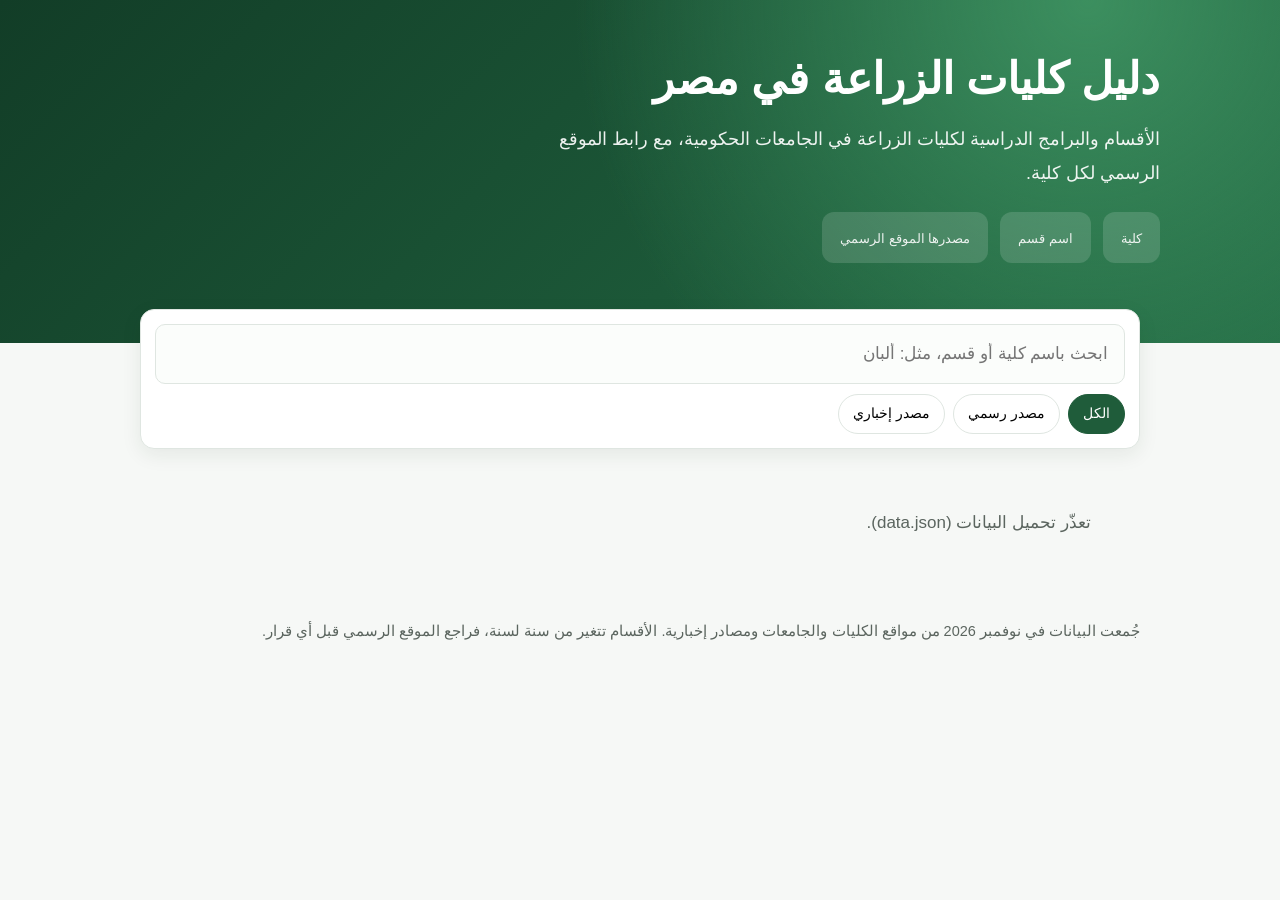
==== index.html @ d515e4a8 "Add index.html for agricultural colleges guide" ====
<!doctype html>
<html lang="ar" dir="rtl"><head><meta charset="utf-8"><meta name="viewport" content="width=device-width,initial-scale=1">
<title>دليل كليات الزراعة في مصر</title>
<meta name="description" content="أقسام وبرامج كليات الزراعة في الجامعات المصرية مع روابط المواقع الرسمية.">
<link rel="stylesheet" href="fonts.css">
<style>
:root{--g:#1f5c3a;--g2:#e8f1ea;--ink:#1d2420;--mut:#5b655f;--line:#dfe6e1;--bg:#f6f8f6}
*{box-sizing:border-box}
body{margin:0;font-family:"Plex Arabic","Segoe UI",Tahoma,Arial,sans-serif;font-size:17px;-webkit-font-smoothing:antialiased;background:var(--bg);color:var(--ink);line-height:1.85}
header{background:radial-gradient(circle at 85% 0,#3c8f5f 0,transparent 45%),linear-gradient(135deg,#123d27,#236b44);color:#fff;padding:48px 20px 80px}
.wrap{max-width:1040px;margin:0 auto;padding:0 20px}
header .wrap{padding:0}
h1{margin:0 0 12px;font-size:clamp(28px,5.5vw,44px);line-height:1.4;font-weight:700;letter-spacing:0}
header p{margin:0;max-width:620px;opacity:.92;font-size:18px;line-height:1.9}
.stats{display:flex;gap:12px;flex-wrap:wrap;margin-top:22px}
.stat{background:rgba(255,255,255,.14);border-radius:12px;padding:10px 18px}
.stat b{display:block;font-size:28px;line-height:1.3;font-weight:700}.stat span{font-size:13px;opacity:.9}
.tools{margin-top:-34px;background:#fff;border:1px solid var(--line);border-radius:14px;padding:14px;box-shadow:0 6px 20px rgba(20,50,30,.08);position:sticky;top:8px;z-index:5}
input{width:100%;padding:13px 16px;font:inherit;font-size:17px;border:1px solid var(--line);border-radius:10px;background:#fbfdfb}
input:focus{outline:2px solid var(--g);border-color:var(--g)}
.chips{display:flex;gap:8px;margin-top:10px;flex-wrap:wrap}
.chip{border:1px solid var(--line);background:#fff;border-radius:99px;padding:6px 14px;font:inherit;font-size:14px;cursor:pointer;min-height:40px}
.chip[aria-pressed=true]{background:var(--g);color:#fff;border-color:var(--g)}
.legend{margin:18px 0 6px;color:var(--mut);font-size:14px}
.grid{display:grid;grid-template-columns:repeat(auto-fill,minmax(310px,1fr));gap:16px;margin:12px 0 40px}
.card{background:#fff;border:1px solid var(--line);border-radius:16px;padding:22px;box-shadow:0 1px 2px rgba(20,50,30,.04);display:flex;flex-direction:column}
.top{display:flex;gap:10px;align-items:flex-start}
.num{background:var(--g2);color:var(--g);font-weight:700;border-radius:8px;min-width:34px;height:34px;display:grid;place-items:center;font-size:14px}
h2{font-size:19px;margin:0;line-height:1.6;font-weight:700}
.badge{display:inline-block;margin:12px 0 0;font-size:13.5px;font-weight:600;padding:3px 12px;border-radius:99px}
.ok{background:var(--g2);color:var(--g)}.warn{background:#fff3dc;color:#8a5a00}
.meta{color:var(--mut);font-size:14.5px;margin:10px 0;line-height:1.8}
details{margin:6px 0;border-top:1px solid var(--line);padding-top:8px}
summary{cursor:pointer;font-weight:600;min-height:44px;display:flex;align-items:center;justify-content:space-between;list-style:none}summary::-webkit-details-marker{display:none}summary::after{content:"+";font-size:22px;color:var(--g);font-weight:400}details[open] summary::after{content:"\2212"}
ul{margin:8px 0;padding-inline-start:20px}li{margin:2px 0}
.note{background:#f6f8f6;border-radius:8px;padding:10px 14px;font-size:14.5px;color:var(--mut);margin:8px 0}
a.btn{margin-top:16px;display:inline-block;text-align:center;padding:10px 14px;border-radius:10px;background:var(--g);color:#fff;text-decoration:none;font-weight:600}
.empty{padding:40px;text-align:center;color:var(--mut)}
footer{color:var(--mut);font-size:14.5px;line-height:1.9;padding:0 0 40px}
</style></head><body>
<header><div class="wrap">
<h1>دليل كليات الزراعة في مصر</h1>
<p>الأقسام والبرامج الدراسية لكليات الزراعة في الجامعات الحكومية، مع رابط الموقع الرسمي لكل كلية.</p>
<div class="stats"><div class="stat"><b id="s1"></b><span>كلية</span></div><div class="stat"><b id="s2"></b><span>اسم قسم</span></div><div class="stat"><b id="s3"></b><span>مصدرها الموقع الرسمي</span></div></div>
</div></header>
<div class="wrap">
<div class="tools"><input id="q" type="search" placeholder="ابحث باسم كلية أو قسم، مثل: ألبان" aria-label="بحث">
<div class="chips"><button class="chip" data-f="all" aria-pressed="true">الكل</button><button class="chip" data-f="official" aria-pressed="false">مصدر رسمي</button><button class="chip" data-f="news" aria-pressed="false">مصدر إخباري</button></div></div>
<p class="legend" id="count"></p>
<div class="grid" id="list"></div>
<footer>جُمعت البيانات في نوفمبر 2026 من مواقع الكليات والجامعات ومصادر إخبارية. الأقسام تتغير من سنة لسنة، فراجع الموقع الرسمي قبل أي قرار. </footer>
</div>
<script>
let F=[];let filter='all';
const esc=s=>String(s).replace(/[&<>"]/g,c=>({'&':'&amp;','<':'&lt;','>':'&gt;','"':'&quot;'}[c]));
const lst=a=>'<ul>'+a.map(x=>'<li>'+esc(x)+'</li>').join('')+'</ul>';
function stats(){document.getElementById('s1').textContent=F.length;document.getElementById('s2').textContent=F.reduce((n,f)=>n+(f.depts||[]).length,0);document.getElementById('s3').textContent=F.filter(f=>f.official).length}
function render(){
 const t=document.getElementById('q').value.trim();
 const shown=F.filter(f=>(filter==='all'||(filter==='official')===!!f.official)&&(!t||[f.name,...(f.depts||[]),...(f.programs||[])].some(s=>s.includes(t))));
 document.getElementById('count').textContent=shown.length+' من '+F.length+' كلية';
 document.getElementById('list').innerHTML=shown.length?shown.map(f=>'<article class="card"><div class="top"><div class="num">'+f.number+'</div><h2>'+esc(f.name)+'</h2></div>'
 +'<div><span class="badge '+(f.official?'ok':'warn')+'">'+(f.official?'مصدر رسمي':'مصدر إخباري، راجع الموقع')+'</span></div>'
 +'<div class="meta">'+esc((f.depts||[]).length)+' قسم'+(f.count&&f.count!==(f.depts||[]).length?' (المعلن '+f.count+')':'')+' · '+esc(f.source)+'</div>'
 +((f.depts||[]).length?'<details'+(t?' open':'')+'><summary>الأقسام</summary>'+lst(f.depts)+'</details>':'')
 +((f.programs||[]).length?'<details><summary>البرامج الدراسية</summary>'+lst(f.programs)+'</details>':'')
 +(f.note?'<div class="note">'+esc(f.note)+'</div>':'')
 +(f.url?'<a class="btn" href="'+esc(f.url)+'" target="_blank" rel="noopener">الصفحة الرسمية</a>':'')+'</article>').join(''):'<div class="empty">مفيش نتيجة. جرّب كلمة أقصر.</div>';
}
document.getElementById('q').addEventListener('input',render);
document.querySelectorAll('.chip').forEach(b=>b.addEventListener('click',()=>{filter=b.dataset.f;document.querySelectorAll('.chip').forEach(x=>x.setAttribute('aria-pressed',x===b));render()}));
fetch('data.json').then(r=>r.json()).then(d=>{F=d;stats();render()}).catch(()=>{document.getElementById('list').innerHTML='<div class="empty">تعذّر تحميل البيانات (data.json).</div>'});
</script></body></html>
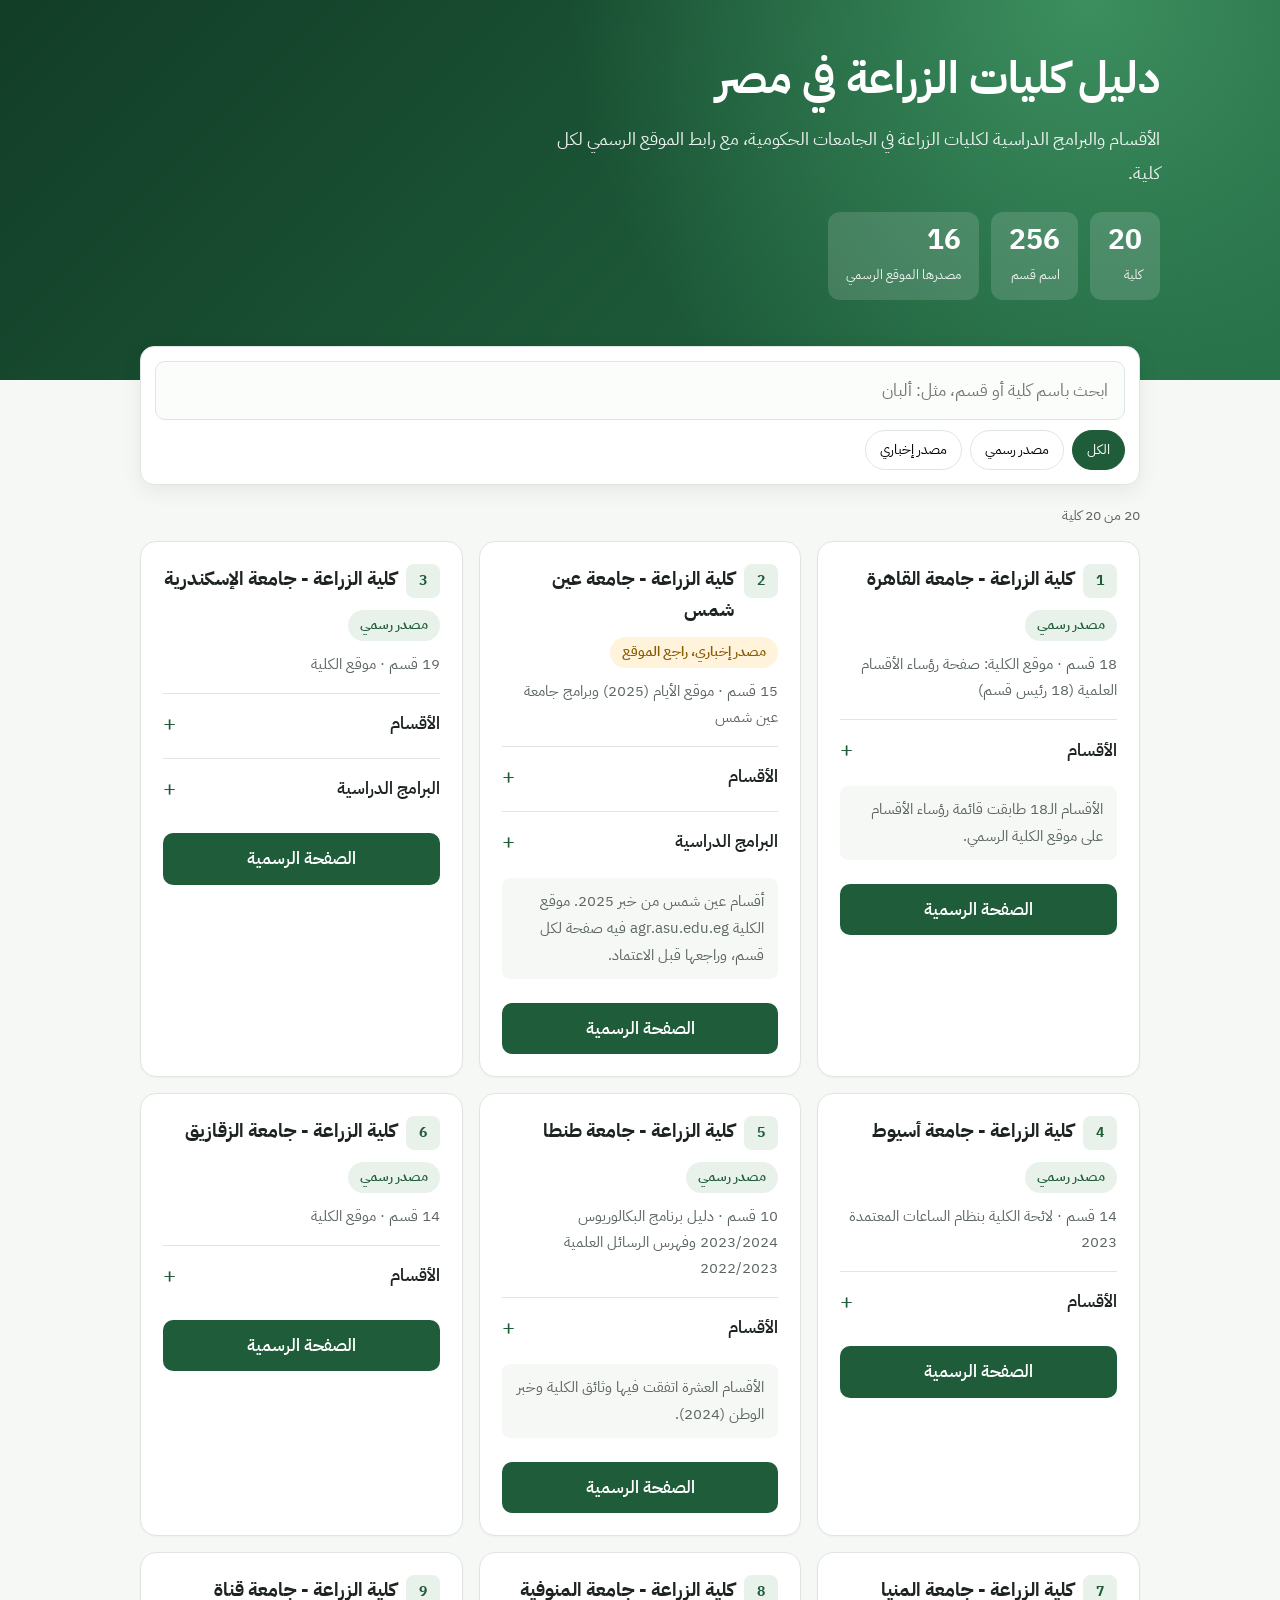
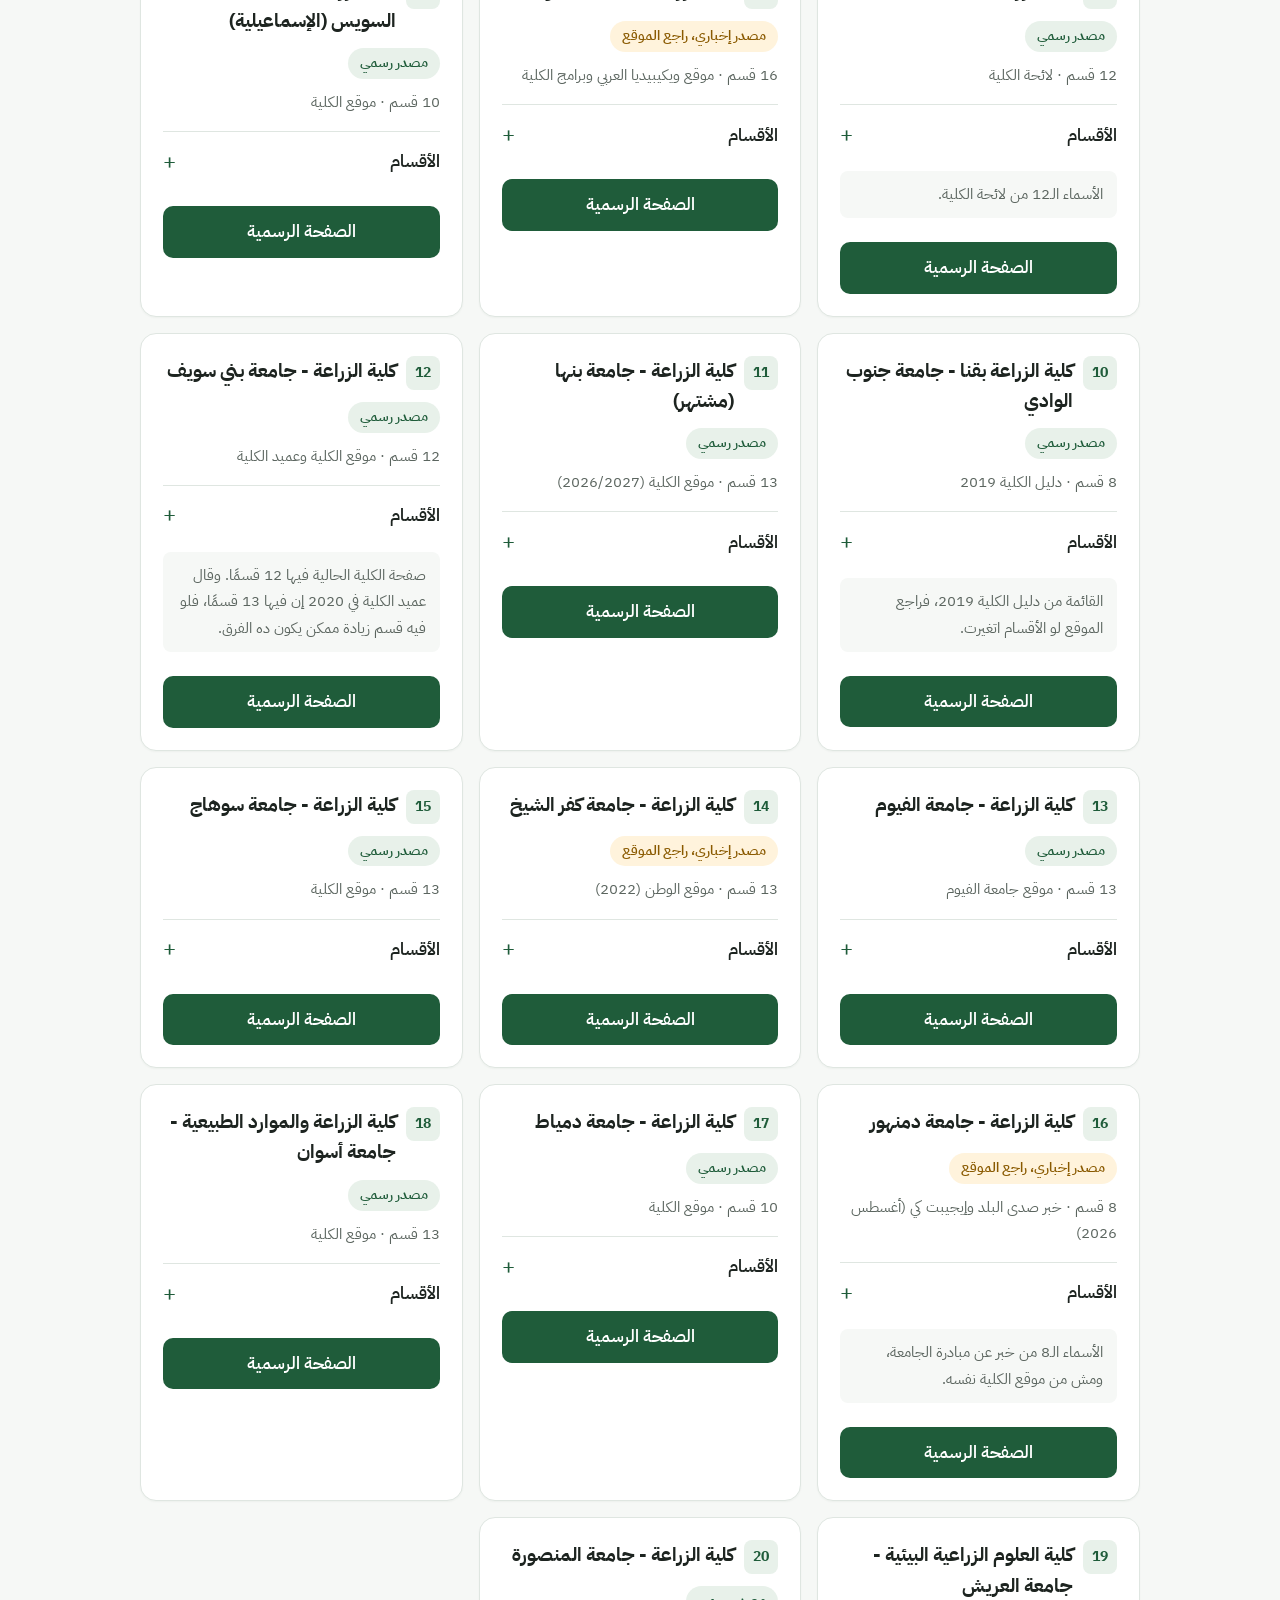
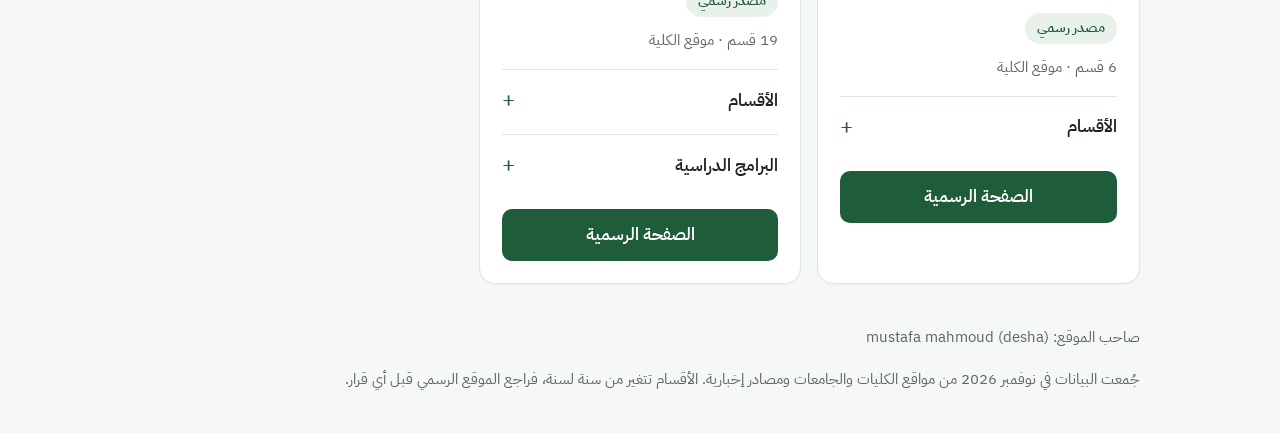
==== commit abd1519b: "Update index.html" ====
--- a/index.html
+++ b/index.html
@@ -48,7 +48,7 @@
 <div class="chips"><button class="chip" data-f="all" aria-pressed="true">الكل</button><button class="chip" data-f="official" aria-pressed="false">مصدر رسمي</button><button class="chip" data-f="news" aria-pressed="false">مصدر إخباري</button></div></div>
 <p class="legend" id="count"></p>
 <div class="grid" id="list"></div>
-<footer>جُمعت البيانات في نوفمبر 2026 من مواقع الكليات والجامعات ومصادر إخبارية. الأقسام تتغير من سنة لسنة، فراجع الموقع الرسمي قبل أي قرار. </footer>
+<footer><p>صاحب الموقع: <bdi dir="ltr">mustafa mahmoud (desha)</bdi></p>جُمعت البيانات في نوفمبر 2026 من مواقع الكليات والجامعات ومصادر إخبارية. الأقسام تتغير من سنة لسنة، فراجع الموقع الرسمي قبل أي قرار. </footer>
 </div>
 <script>
 let F=[];let filter='all';
--- a/fonts.css
+++ b/fonts.css
@@ -0,0 +1,3 @@
+@font-face{font-family:'Plex Arabic';font-weight:400;font-display:swap;src:url([data-uri]) format('woff')}
+@font-face{font-family:'Plex Arabic';font-weight:600;font-display:swap;src:url([data-uri]) format('woff')}
+@font-face{font-family:'Plex Arabic';font-weight:700;font-display:swap;src:url([data-uri]) format('woff')}
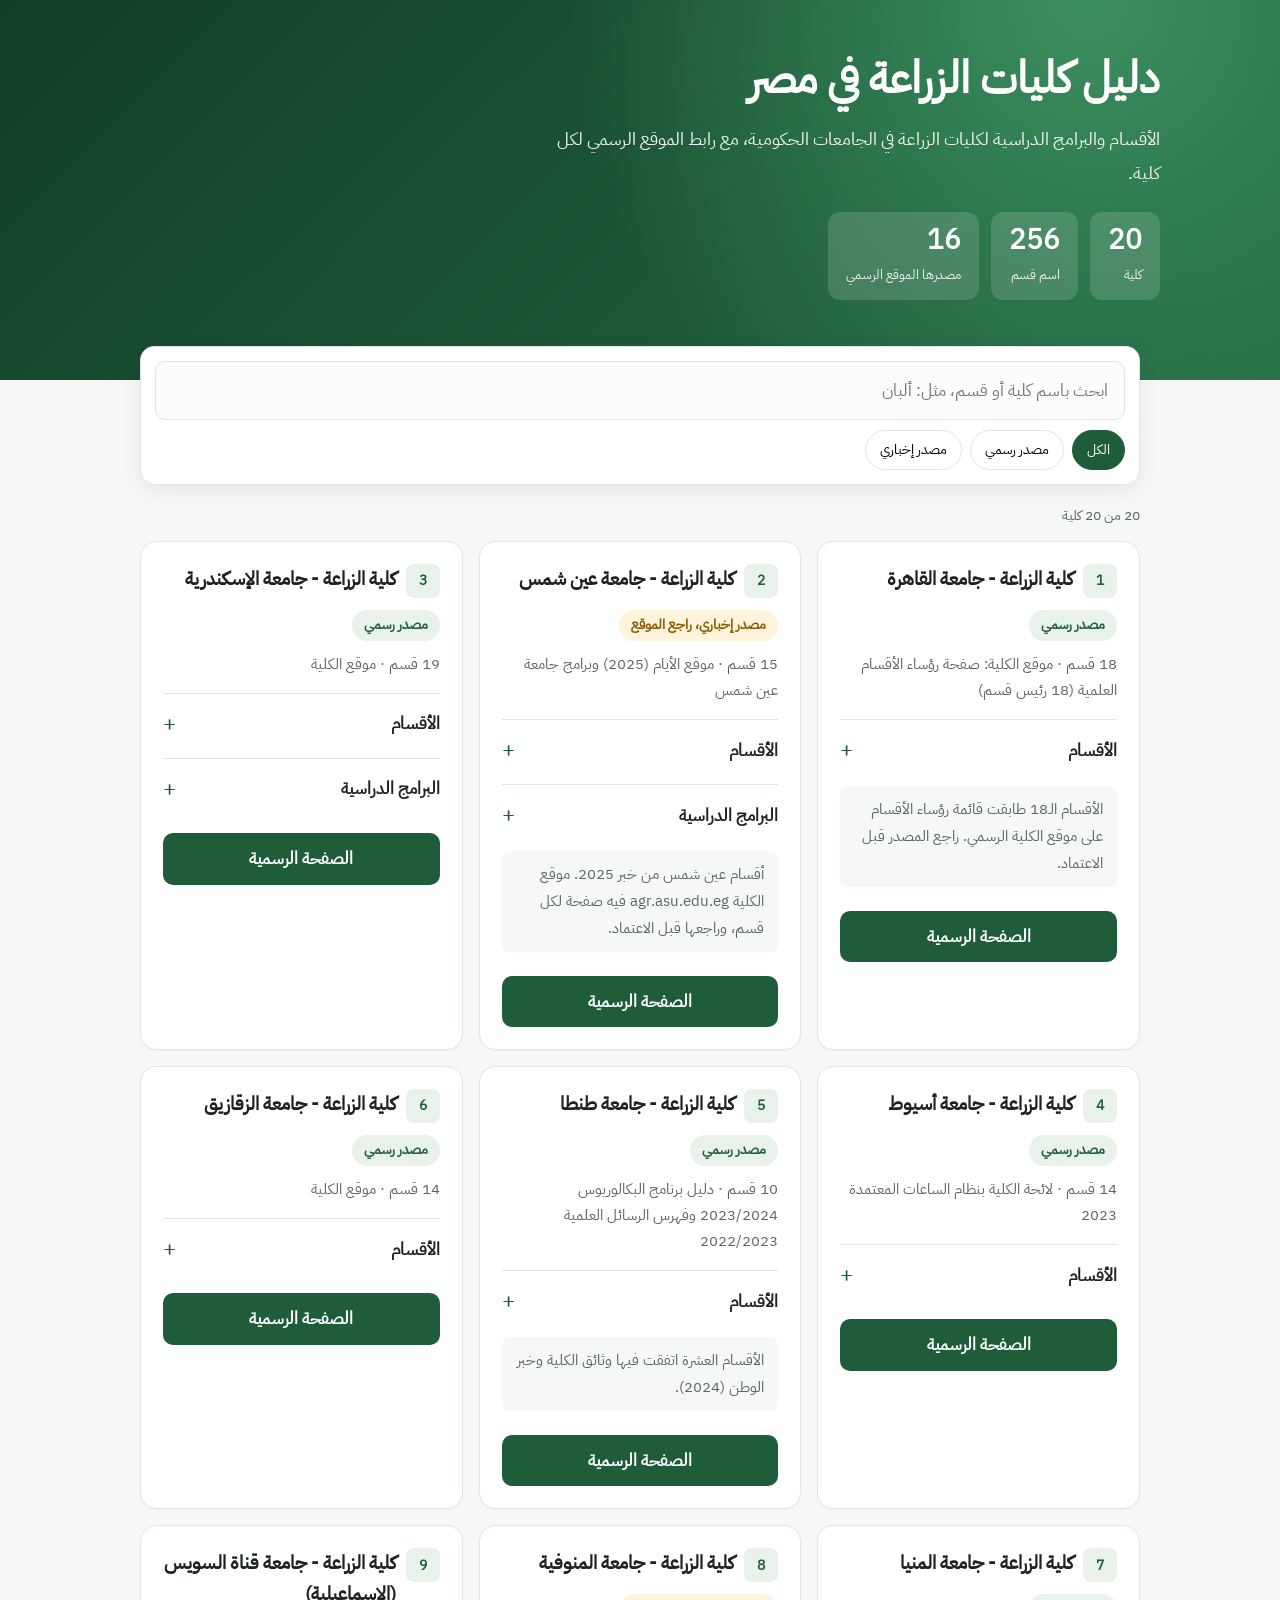
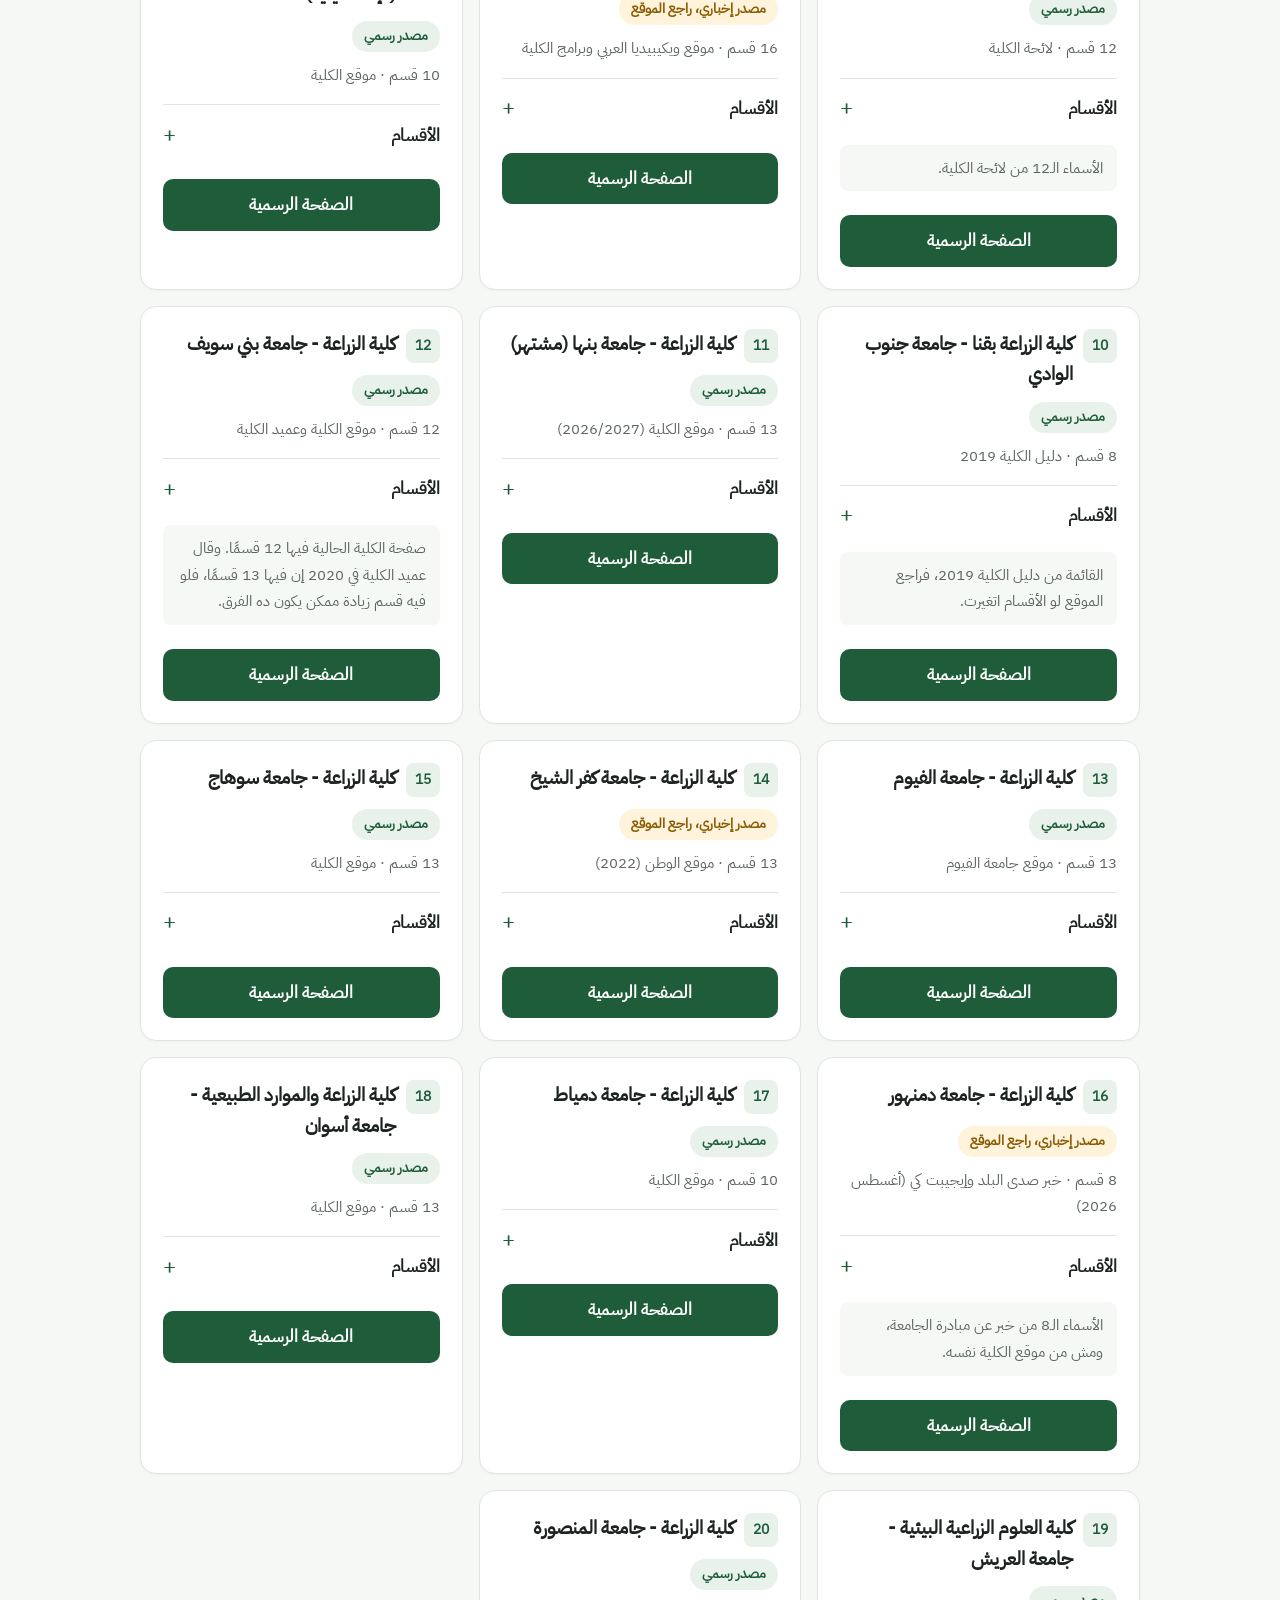
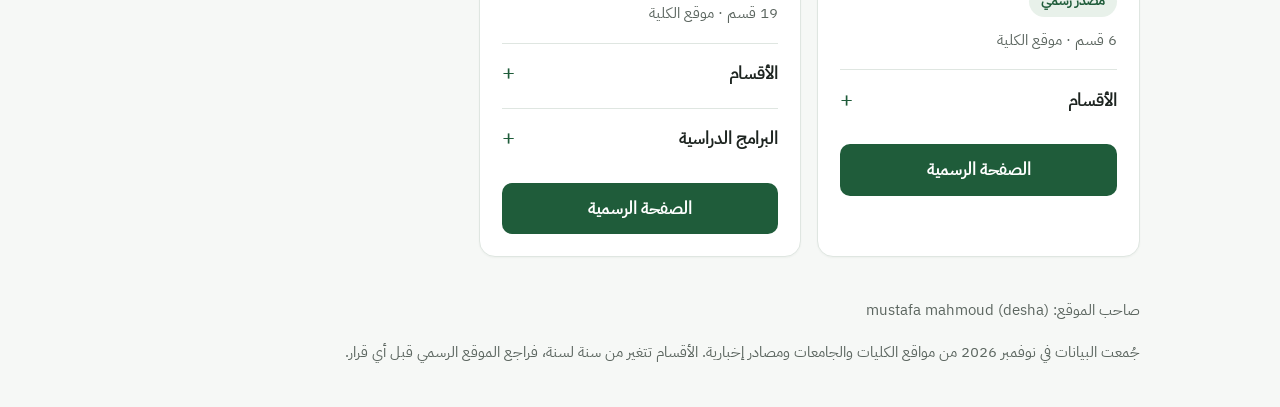
==== commit d479da45: "Update stylesheet link with versioning and fetch options" ====
--- a/index.html
+++ b/index.html
@@ -2,7 +2,7 @@
 <html lang="ar" dir="rtl"><head><meta charset="utf-8"><meta name="viewport" content="width=device-width,initial-scale=1">
 <title>دليل كليات الزراعة في مصر</title>
 <meta name="description" content="أقسام وبرامج كليات الزراعة في الجامعات المصرية مع روابط المواقع الرسمية.">
-<link rel="stylesheet" href="fonts.css">
+<link rel="stylesheet" href="fonts.css?v=2">
 <style>
 :root{--g:#1f5c3a;--g2:#e8f1ea;--ink:#1d2420;--mut:#5b655f;--line:#dfe6e1;--bg:#f6f8f6}
 *{box-sizing:border-box}
@@ -69,5 +69,5 @@
 }
 document.getElementById('q').addEventListener('input',render);
 document.querySelectorAll('.chip').forEach(b=>b.addEventListener('click',()=>{filter=b.dataset.f;document.querySelectorAll('.chip').forEach(x=>x.setAttribute('aria-pressed',x===b));render()}));
-fetch('data.json').then(r=>r.json()).then(d=>{F=d;stats();render()}).catch(()=>{document.getElementById('list').innerHTML='<div class="empty">تعذّر تحميل البيانات (data.json).</div>'});
+fetch('data.json', {cache:'no-store'}).then(r=>r.json()).then(d=>{F=d;stats();render()}).catch(()=>{document.getElementById('list').innerHTML='<div class="empty">تعذّر تحميل البيانات (data.json).</div>'});
 </script></body></html>
--- a/fonts.css
+++ b/fonts.css
@@ -1,3 +1,224 @@
-@font-face{font-family:'Plex Arabic';font-weight:400;font-display:swap;src:url([data-uri]) format('woff')}
-@font-face{font-family:'Plex Arabic';font-weight:600;font-display:swap;src:url([data-uri]) format('woff')}
-@font-face{font-family:'Plex Arabic';font-weight:700;font-display:swap;src:url([data-uri]) format('woff')}
+/*
+Copyright © 2017 IBM Corp. with Reserved Font Name "Plex"
+
+This Font Software is licensed under the SIL Open Font License, Version 1.1.
+
+This license is copied below, and is also available with a FAQ at: http://scripts.sil.org/OFL
+
+
+-----------------------------------------------------------
+SIL OPEN FONT LICENSE Version 1.1 - 26 February 2007
+-----------------------------------------------------------
+
+PREAMBLE
+The goals of the Open Font License (OFL) are to stimulate worldwide
+development of collaborative font projects, to support the font creation
+efforts of academic and linguistic communities, and to provide a free and
+open framework in which fonts may be shared and improved in partnership
+with others.
+
+The OFL allows the licensed fonts to be used, studied, modified and
+redistributed freely as long as they are not sold by themselves. The
+fonts, including any derivative works, can be bundled, embedded, 
+redistributed and/or sold with any software provided that any reserved
+names are not used by derivative works. The fonts and derivatives,
+however, cannot be released under any other type of license. The
+requirement for fonts to remain under this license does not apply
+to any document created using the fonts or their derivatives.
+
+DEFINITIONS
+"Font Software" refers to the set of files released by the Copyright
+Holder(s) under this license and clearly marked as such. This may
+include source files, build scripts and documentation.
+
+"Reserved Font Name" refers to any names specified as such after the
+copyright statement(s).
+
+"Original Version" refers to the collection of Font Software components as
+distributed by the Copyright Holder(s).
+
+"Modified Version" refers to any derivative made by adding to, deleting,
+or substituting -- in part or in whole -- any of the components of the
+Original Version, by changing formats or by porting the Font Software to a
+new environment.
+
+"Author" refers to any designer, engineer, programmer, technical
+writer or other person who contributed to the Font Software.
+
+PERMISSION & CONDITIONS
+Permission is hereby granted, free of charge, to any person obtaining
+a copy of the Font Software, to use, study, copy, merge, embed, modify,
+redistribute, and sell modified and unmodified copies of the Font
+Software, subject to the following conditions:
+
+1) Neither the Font Software nor any of its individual components,
+in Original or Modified Versions, may be sold by itself.
+
+2) Original or Modified Versions of the Font Software may be bundled,
+redistributed and/or sold with any software, provided that each copy
+contains the above copyright notice and this license. These can be
+included either as stand-alone text files, human-readable headers or
+in the appropriate machine-readable metadata fields within text or
+binary files as long as those fields can be easily viewed by the user.
+
+3) No Modified Version of the Font Software may use the Reserved Font
+Name(s) unless explicit written permission is granted by the corresponding
+Copyright Holder. This restriction only applies to the primary font name as
+presented to the users.
+
+4) The name(s) of the Copyright Holder(s) or the Author(s) of the Font
+Software shall not be used to promote, endorse or advertise any
+Modified Version, except to acknowledge the contribution(s) of the
+Copyright Holder(s) and the Author(s) or with their explicit written
+permission.
+
+5) The Font Software, modified or unmodified, in part or in whole,
+must be distributed entirely under this license, and must not be
+distributed under any other license. The requirement for fonts to
+remain under this license does not apply to any document created
+using the Font Software.
+
+TERMINATION
+This license becomes null and void if any of the above conditions are
+not met.
+
+DISCLAIMER
+THE FONT SOFTWARE IS PROVIDED "AS IS", WITHOUT WARRANTY OF ANY KIND,
+EXPRESS OR IMPLIED, INCLUDING BUT NOT LIMITED TO ANY WARRANTIES OF
+MERCHANTABILITY, FITNESS FOR A PARTICULAR PURPOSE AND NONINFRINGEMENT
+OF COPYRIGHT, PATENT, TRADEMARK, OR OTHER RIGHT. IN NO EVENT SHALL THE
+COPYRIGHT HOLDER BE LIABLE FOR ANY CLAIM, DAMAGES OR OTHER LIABILITY,
+INCLUDING ANY GENERAL, SPECIAL, INDIRECT, INCIDENTAL, OR CONSEQUENTIAL
+DAMAGES, WHETHER IN AN ACTION OF CONTRACT, TORT OR OTHERWISE, ARISING
+FROM, OUT OF THE USE OR INABILITY TO USE THE FONT SOFTWARE OR FROM
+OTHER DEALINGS IN THE FONT SOFTWARE.
+
+*/
+@font-face{font-family:'Plex Arabic';font-weight:400;font-display:swap;src:url("[data-uri]\
+7VJQrxahXpfLQnuber2dWMK6H5AjLue2JbhUdGKIAkaLPzFMHEGq+AhnylVIl3ejSV6HUrmJsYoK6BXmd6JJtKBMnMBI2cz072hS+axjuWxj/TwTVzJOxhhZhjS5BQ3yCvjUrfDJBRguZyCJfcmRDSijsTSZxtBZNI0mmbJSk66kqXQpXUCFVOMwyY4v4xIeY6K4F5M1WYMclcjjjMMojke1yka1yLHH5mzG8/Er05spFVWUL75k/IJxCLKZzhaFHKdCFEvBfQgUi5GYYfsEuaId6aIWdaLW+lOUcxzKOSazkEZl4nbEkx/3W+M0tQkT40awX6W4VZNT2df1KFanY7zYB7/cgEz21y/[base64]/EZ6Lba6RDTSeJQYM7rMrGQ1zKN5xGc804lyNZRbea64fzn/Myw1wTXgJO9BpzrwIVaB4+9Np5Aqq3KrBHDXh8tvJ4tHEum5Vo0iGPW0dAacaE+Z9Tr5Q220WtIrxknvWaC66ac/V7N8dqBQtHF8/2A216P4WIN57mBDlQbgwOsn3ReJIf4RLJ1xLRJCLA66IBDF8vPoVSzTQK36aADRhfLzqFUsYL1463O/wuZaHWqC2Mnf4mdKO0djv9/iKsp3mqL4tk+6sNlAGEqWNbTs72U91THfTjIHN5j5nD+J7Hf4X4OpR/m2kzjdeL9NqrtUdwXG1WFvFNF7uYx+qAeYtsBxOdE9oCbHeGOAfIQr/FAaB4YfK6P+qf4nve3ea6Dv99e74eOKH7oSc3jfTXSLBeJKHI1NJx8nuPs1BphJt8ZY7HCKMNp0Yj9vKbR\
+fBWdWss1FYu3+yZe4z5jIKdwHgXzO/uH7xh+V++6OMjr4cLtniLauP/oNvZS/qAda/q0sZfyB3VUz3Au1rEvsdrdDxHbhPpu+sB33DJXd0ZIDLyvBIlvIryJc/u0D94we/Q9ifuroBtdBJ910/jNZogOlpewjILbi13I6kNm73XW5/zWyepFZu913G6XSZvI7xm/C6/hMdFv0jpKijPp9EC0nuqxj61hvOQx0W/SOkqKM+n0QOS+tkZsvyucyB0Aj/NdfzHf1xZb2+ldcT6vSRRykHWiX4r5bRdiHTaxO8BZF6Bestqi8ag+pAPRqPeiiwP8htc1PT3E65b2TGEfoqnqwyL2M5rG6OLWsR8BPtf0hhCfW5rf5EFeR7pH3uML8TrSPfIRa8ltfZ3KtCvVHMZ7itOu/sY4+HmvbbPpbxVn/C/RffqXKf3tEiMxAtPEaagW36Fa3sL4Pcc5meV/IIfvvcM1caxnO5lBl7Dt6RgT1k7/NjjC/s0tx/4NcSm38fPZl8KotSNX/z4n9vJdai8a5Xi+29zLd5sS+ze6kiDPTvgGPQ2fpxD5cYnw4Tf41H7ky/XWOyreelVVIGtQC+unYKwni+di8R2d80VLWAxvxnMoixuLIk8VLWN/nrN/A00SzcgXV/HZ2MjnXiP73Mi+zWV/rmLfazFaLLfrc2Ntp65Gpm0OslQtYwmGqwWMDcxPZ7qO/Z7LfBVyVBPjKrqG5dcyX43RainzLbiNlqtiTKD3DZ1upRWOeIcxIcJbhrNM7yOJkh1lM6me47CGHqOj9Ci9QBa9TuuMB2gbdcsGkc/4KW0BrNl0M31IN9FdtIdaaL5xNwDB2EqXm+M94nKMbVgFL9v2V4uDaxshXcu5OpBMKXb+a7uMeauLcZSN15kx4EU7JkTwRRFqJwYh9KfTzvzJP6s7WB/5d7LMOsx/I5jvcTyRx+8oYpqsztDxvzaCfYnX52YdpFdNPBqqyzLt2pHEaFi/uJ1vsE+O\
+8/FFdNtnxteHo/YYp7Bd+HWx89ZxcYF13D5+aug43KP1cSCy/BXnudptkwLnGRrnwY4+nmF40YFhQWI323JUPGlY6dmIi/4C7GPyMQAAeJx1lgd4VMUWx0+ZM7v0UEIX7y5dEAIICir9e2IDAgqGGiAhEFBAaggQmiAiKogUKVKCIp2AlABPVERAutQAu0FAEZAmNXM3eZMV3xOf3vv9Z+6cmbn73d/d+z8HAAgA2KqYbTHcq3wnADDWDjwQayMFoCbUh8bQARJgOIyCHIzAOlgXm2Jb7IbDcBROoydpK31HZ1ixl/NzJFfh7Zq10mV0V91bL9TX9H2d42nnSfEu8K7wrvNmF2xUbr4T4UQ6pZ1yjt+p5EQ5DZzmTn8nyZnkLHRSnU+d5c4qJ835wkl3tjlf+or6ivv8vkq+Gr5oXwdfF99s3zLfOt9G3xbfDt9OP/m1v5C/iD/SX9pfzl/N38If64+vuKfi3spFK79UrfCVzGt7DZlo86qJMZ1NNxNvepvXzQAz2CSZkWaMGWfeMhPNJDPZTDFTzUdmtplnPjELzRLzuVlpVpuvzDFzwmSY0yZozppz5heT4yo3rxvhFnNru/[base64]/iXDhhwjH/ZdwwTBhtITbmvamo+lqepgE08f0MwPNUJNsUh4i/L750Mw0cx4Q/swst4TXmiMPEb5gQi67edxCblG3llvXfdZt6rZyY9w4N8F93R3oJrnj3HfcKe70MOGbrglJqECoRMgXqhp6JnTDEs7K7p89xBLGnNuWcR6AnIBVai7w\
+nJNWM8PsIWeKVYHs6VyCvbljOmT1PaWHXsrpnzM4N5J9KdzGAWStBrjf0/blAW7G/Rh7IRoeHJk1M5tnVsl8/EJxe0ZkciZmQtC+3aAbNMH7wbvBO8EJwfHBmOCFYGLu+vMvWpW2ync+37msc3cDs4MUyAIIdA4kB5ICfQLNAtUD1TJ2BzcHZgXsV1gqtfhG+UKOwz8cHo9HebTO0fV0jT9i9stL9FzPvfK+EF5zyfOzPX+y/dlwdLN3vj3neTd50732SbwJVml/7PZGesfn9pJP7/Q4//d7bz+4wHDTyWqY1VirWTjfEuxg1Yliqbvtu/+xy0YsPer7v/tQT/rAGlAEjwJQxazKWllCasTv82qZWqXS1Ia/f2qV+rfR6WqGbRdZpf1lZtk/3GfGn/bOUnPVApWqlqoVao1arzaprWr7Q6vDEbXjwehrtdO2u9TFh9ZkPjy2kUBu1OondVXdUdnhWLZ4f58VLfmliJSUclJBHpMoG4mSetIQct25p/XesbAQBsLLEAO9IRFS4C1oD63gFegH7eA1mALvwHvWO1pCH+gPfWEctJV9oEBAWxf32n9/XngdBsMbMF6PhXiYBwtgLiyCITBU9kASjIAeMB1aw3DZZR1+orwtk2QvemAYTJUjMhFGQpzMk49lvs0B5+Es/Ag/wTm4AD/DRbgKl+EK/Ao34RpchxtwCW7DfbgDd8HAPXgbspAREJFQQQ6cgC2wCTbDNkiHrfBv+BJ2wFfwNXwDu2EnfAe7YDscgB/gIByCo3AYJsEROAMZcApOQwBOQhC+hd9gD+yDW7AfXDgGITiOGjLloOyWQ3JUvpPv5bSckjNyTI5LUDIkIG9IPxkqfaSvDJM4GSSDZYiO1m30ID1UD9E99DD9jK6kO+rKEi/dpSefxQJYDsvwKizCh6wb3+QP8C5mUWWqSHVoEA3BRZhK02kWraA19DV9S0esN3fiznyMT/BJlY/uc0WuiSc4CS/yZF7Ge/mArqkT\
+9GPap9tpv/02vfpR3UQ31RG6i35WP6KL6GJyVXfWdfTzkihdpKsk4A2uoAuhg49gMd0MI3kTb7bW4mIIb5MH7+MtzMY7VINqUnV6nGpRVXqMkmg8jaCRNJySaRSl0Gj8FD/DdbgUP8dluBxX4EqaQTNpDq2i1bSDjtM9CpGhHHJtVqnCHbkDD+Ba/ATX4W78JsdxD47n7piBp/A0nsFL+DNexut4hRdQNZ7C7/H7PI138R5ex+v5C97AK3gjH+cz/AOv5AAH+TbfkR78oU7Sw3UrPVAPtnlrgIyTsTZ75dUv6pf1m+Es1kA/rRvKeJ1fF9CiW9IYXEUfUxplYCEexQspimrTWBqH62kunaLTtt4ARu7CXTmWR/BI/BWv4jUM4GpcQ/OoLtWj+biW6qMfy3MGn+LTvIbX8l2+Z7PpJ7SAa9NTtmrJ5qoY5GQ+wkdxH6dxpK6rO1kffdLWLk/JNbmt28p1uaVf0bV0B11dd9P5dA1dURfXJXUJXcrWOGV1aR0D0dBGYm0G7wRdoTN0sbXTaBgD02A+LIcVskSWyRyZK5/IAlkoi2SxpMpKWSVrZLV8KdtlraTJellnPX6LbJCtmBcmSLpsks2ykYphEkZRUVsJ1KRIHI61qDSOxiepDI7Bp6gUpmA9W3mV5gIsXI4LUnPqRe2oGSXQq9SY4qgNNaF4ass9+UV+mvtyNDfh/hzDz3M/fo1b8CJewh/zpzyPl3KWXJYrckNuatQkIcmWLDG6sNyVe9qje+p4rs/t+Tm+gTOxJSZjbb6EU7EFHlOL1GK1WaXTMEzj/dJCnVEBlaWMNLHeuFtIWJqp/eqAdTqPNFeH1GH5lzquTvA563tF5TmVoU6plqqVilZt1CiVosaosaq2qqG6qO6qnWqvYlQHNUFNVJPUO6qBqqd6qkSsij7pJb0lWUbKGEmR4TJaR6n8upfKq6vp8qqQbq8idAVVQCeqwjqPisSC+ChWxrJYkVfzNiyKJfkwX8B3\
+sRkWxhL4GxXBoViDp/IMvEfFcYStdA2VtDVuXapCjagHRVMlakjdqTU9Qc/TGzajDaa3aChNwMW4GZdgOn1ECzEOY2g2pWICdqKVtI620SZaSxtou63ivqFddJD22mpuDx2m/XSUMuk6XaSTdI5+o8uUxcylbBVdiavxo1yEo7guv8AN8CRm4gHsx8M5hSfyOPyF8uAkbMzv8nSew7N4OafzPv6RD/J5nIxNVRlVWZVQ5VVJVUEVV/7/AAIveQYAeJxdkD1OxDAQhcc4LOQGSBaSLSsUK6/oqVI4kVCaQCg8DT/SrkT2DkhpaFxwlqEzXS6GYJKNttjGM+/N6POzE4BrEuRt+BbiC5P4+0zgr38gB/nyvEkgnNZV70m8sjhzbKwNd9LpmmRRPwaLOup4v4261u9vW8qKufJgF/FWE3Sh5/[base64]/7hHVnReZlvbsisqckw2Y8EuWUmljeIzEnZ1l39klcXTZYJKN6lyTkTtWpShmS5NZxrOBNT/Goq2qan3GttxSECBa7kGt2XtMNS58zh+/T4s1o3eiv0aitbZMnfdItvg+b\
+Z533ltGIrW273tWW0R9H/wD9w0sCAAAXAEMAYABAADYARwA8AGwASwAuACQAjAAyAEoAUgBiAEwAYgBkAE0AQAA6AEQAUABWAAAADP84AAwBSQAGAXEABgIEAAwCugAMAuQADAJeAAwAAHicVdd5nI9l28fx4/pVdyJpsYy0IiopUXc12ihLRCJJUiS53SjZIg3GMiMihhYplK1NqSwtFC1KiYxmsgtFxjA1iKzPu+f56/F6fV6Y87zO61i+x/e8JuJ//zz8/0leikiNijipZsTJ50Wc8i+8GXHqxRElpkacdgdWR5R8PKLUqXgo4vQnIkpXxOcRZ3wQUea1iDOr4e+Is8ZHnF0Xb0ec0y2i7Cl4NaJcGbwTUf7DiAp3oTAi7ZWIiudGnOud53pHpQb4JuK8Fng94vxW2BVxwfSIC3tHXHRPxMWNIiqLs3JGRJXTMDCiqp9V/S3iEu+7ZEtEtRER1a1V/zrisvOxKOLyFyNqDMWRiJpdI65sixMRV8mlllyuPhneU1uedeRcR27X/BRx7XsR1/n/9QcjbrgE16IznsdXEenl4GfpzWBvuvjTnVu3Ap7CVqjLjWfhvxDDjfPxe8RNWnBTGsZE3HwGvoy4ZSTkcmt9PIs1EfW64GhEfXWtL9/68qm/IuL2EhENFuDXiIaXRTQaHtHYmXf0iGiyOaLpjIg7v4hodi/+jGjeBGsj7poY0eKTiLvV/e6Z2B/Rsirk3/JARCvrrbZDre7xvnuc0boU1Kq15+9V/3s7QG5t5Nnm5Yj7xNK2PHZE3C+eB8TfPj3iwesjHromooO/O14OtXlkSERn611OiuhaHNHNu7vrdQ+xPF4noufpEU9Y76UmvSZE9FH/fvLv3y9ioLWB9Pq0vRnyGXRVxGDvHLITzs4UT6afZdJEJq1mPonnIobp+XD/HrEYedgTkUWbWfSR9QiehryzaDRLX7M2RmTra7a+Zuv3SPmNvAjyGEmfI/8DeTzzBpZEjL4T\
+znnWLIyhjTFzQH9jNkFNx5YG/YzV9LGtoUdj6XSs2RhLD2N/iHhuVcS4DRHj9SOHHnPUOUftcpyd4+wcMeaIMUeMOWKc0CtiIl1N1PuJ9UDTE/Vo4jMRz1t/Xg4vXg31e6lsxKQUzNuk2lC7SeZ/Eo1OysFbES/3B51M7hnxiniFFq+q/xT1nHIL2oAnTKHzKXQ+xaxNMRdTzfZUvZmahSmgyanOmWYGp/GRaTfgbujBtExMwlKY7dduxX3wztdo/7Vp+Ai/RLyu5q/bM70PzMJ0ep5O+9PN5XQam04TM+Q14wrcjgdg7ww1mqFGM8zIDD4zUy1nquVMtZypljO7w6zMtGcmPc/ynlmXwvDMoutZ+jpLHLPEMetHmNXZajHbrM6uBfHOVqvZ4plt/U3e9xZdvK0O78hnjh7M4YNz+Ogcec4xJ+8m4DPv6se7avGuWryrFu9lw+Hv8Zv3foZ6zqXhuWo+l4bnmv25g8G/3vfs+3r5fkcMgHd8YLY/vA3696E5/XA9zNS8ktDreXo9T6/n6fU8vZ6n1/PsnfcdtkXMp4n5lWFW57cEj5rPo+bz3/k8Yn4unLfgAtyMB6HXC16APi9YCfO34HjEQvO/8Eo0hH0LB4EeFn4W8dGhiI8PR3wiz0/pfJFcFtHsIppdpF6LaHaR2Vn0MdwFi+hnMf0spp/F9LNYzRar2WI1W2zfYvs+08fP+NTnev85LX6udkv0YIn5W2L+lpi/JeZviflbSs9L3XFL3TFL26Mv+O5SPrKUJyy17wu9+lL/v+S/Xx6L+Iq3f+WZr/29TI2WmddlhmKZeV1mXpfZ9w1P+VYu3+r1cnuW083yufgWNLxc3t+diU8jvh8bscLeFXq4Qg9X6OEKPfzBv1fS1Eq9W6nWq/RulX6s0o9V+rGK363Ss1V69qN8V4t9tdhXi3212Ffzs9X8LJef5fKzXL6Vy7dy+VauezJXPXLVI1c9csWcK7c19q3hRWt40RpetEZu\
+PxVE5NFHnnfleVcefeTpWT4d5Ysn//6In83uWl691l27dhgmw52+9nuIba07Y905qAG6XNcO7pB1fGSdfevcZ+t2R6zn/esrRWwwQxvd6xv520b+ttHsbjSXG/nXRjO+0YxvMuObboR+b/LNsMn8bzLXm/18s59v9vxm/rDZWZt53hZ+sMVcb/kj4hez/YuZ3VoF7s+tYt8q9q2j4b7bqi9bxb1NzNvEu02s2/x8m59v2xex3b233c+3i/83s7TDTO5wr+zQ9x3ulR28cAcv3EF/O+hvJ/3t5JU7eeVO3xI7zfdOnrnT/bTT/fS753/3/[base64]/OdvPE/f7Ljrg/jpgJg6Y7wPm+4D5PmC+D5jvA3zgr3zwl7/4y0H+cpC/HOQvBx+NOMQ3D/GTQ3zzUFHE32p/WI8O87vD/O4wvzvs2+QIPzvyz9++VY/Q9RE6P0pjR90lR2npKC0dc0ccc0ccN8PHaf242Ttu9k7o4Qk9PKGHJxZGEpmYhPexPJLkTXyM1dgVSSpBRdyAu9EVnjmpIwZEcvIcfI1NOBDJKeVQEw3QPpJ/tUI3DMNkfIo12B3JqSfBMyVK4xLcBM+U6IsxmBnJaaPwOj5BLgoiKVkSl6M+7kevSEo9g9cg9lJiL/VnJKefhctQD20jKd0MnZGB5zEfedgTyRmn4HyIocwH+A7bIjnzLXyB9TgcyVnnojaa4GE8hZfhmbM8c/ZcfItfcCiSc85ErUjKng0xlxVzWTGX9Vw5NS13B9SynFqWGw/1L++c8t5d3vsqeK6C59Iqw3vT\
+vDfNe9M8n5YD8aWJL83+NPsr2l/R/or2VbSv4lCo37l34SE8iecwG5/[base64]/X8C7kVzXHU9jIt7Bj9gfyfWnoyr+gyH4Cs664WSch9uh9ulmKt1MpZuPdPOXbmbT1SXd/NQ1n3X9vO4IiLEuXdc1jzeq0016evOtkdxC27fYe+s3kPet8q4n73ryridHv5Ml9QbjbXyPf9ZPRFJfTepbq2+t/otQt9vM5m1m87bF+C2SBuasAS01cG4DzzU8BzVARw3Vu6G5b+jchnrcyFoja428s5G6NhZ7YzVsrIaNzYHf9ZI7/oqkyRmoBjppQmdN6KwJnTX5I5KmJXARaK2pmW9q5pua+ab86s6W+C/o/k5z2Uwdm9FiM3podjSS5mVxBR5HNmihOR9sTuPNd0LOd9HdXfK661gkLfhZC7VvofYt1LgFTbRQ4xZq3OIH2He32WtpHluax5bmsaV5bMkvWhZH0opXtTK3rcxjK/PYyr575N7aLLWm99b03tostZZja77R+vdI7pVfG7m1aQG6aEMXbV7CR1CDNmatrb62Natt1bitXNrKpa2Zbqu/beVxP39tx1/bVUIdNAUfbmc+2ulFe57Ynkbb02h73tme77Tn/+3NWHsz9pAcH5LjQ3Tegc478OcOatChNfSoIw/ryHc78ueO/KUjf+4o54486GEe2UnsncTeSeydxN6JL3ai+U769whP7Cy/zvZ0tqezPZ3t6Sy/zvLrLL9Hf4V+\
+ddGvLvrVxRx0eQTDMSOSrs7oeimc0dUZXUfC813VsCvv7eb/3abB/7v5v0+tpLvZ7G4WuvOnHmreQ8170FUP7+whrsec+Zg9j9nzmHMfc+7jnn/c8z31pCfN9RR3T8/3dH5PMfd0Rk9nPKF+T/CoJ9TvCTrsxYN60Vwvmu91JJLedN9bH3q7D3vrQ2996K0PvXlf7+2R9NGrPtb7WOtDk31oso956nMwkr68ua857MvD+5qnvvrc11pfs9bPDPczw/2ugzntZ077mdN+5vRJsT8pdr/aJf3F3l/s/cXen+b6y7+/nvTXk/40N0B+A9RzgPUB1gbwoQEboQdP8aGnrsE9UP+n+NdT1gbyroG8a+CNsDaQxw20PnAeVoC/ZfDTDNrJoJ0Ms5PBOzJ8M2Twpwx+NMh8DbI2yGwNsj7I+uBGcFcNlutgd9Bg+Q7mL4O3wHwOke8Q+Q6h/SH2DJHvEPkOMcND1CRTvTLNR6ZzMtUk02xkqmemmRjq2aF6MFSdh+rBUD0Yyu+G6sEwPRhWBeZzmPVhfGuYtWH6N9wcDdef4Z4d7p4ZQZMjaHIETY6Q8wiaHLEI6jJCzbLULEvNstQlqw/4fpa6ZalLFn/PVrtstct2RrYzsp2R/Qqcke2MbGeMtD7S8yOtjVTTkT/Bs8949hnvH5WCWRuVDvM4ireM4nmjfCeN4j2jfQuM9r0xmu+Mps/RNP6sWozRp7HeO1Y9n+MDz/Gsce6uce61cfxsnL6MN/Pj9Wa8/+eYxQk8dgJ/mEDfE+h7gvt5Ir1MpKmJvGyiWZloz/Pu5ed917zgTnjBv1/g5S967iWankRvLzt7Mj+e7Ntgsm+DV/j/q3fCDE4xP1NLQVyvye91eU23ZyZtzlKXN+T3Jn95S85vq6dfS5NPefUSd+FS/ftibyRf2bNMX79x333j72+vjWS5+3i5GL6jre/V+ntzscI9/oM7bKW1lfxrFX/+8R/M62rvzNWz3PxI1qjlT+7Z\
+n9wvP/HFPHnlua/yfAvn8c4832x51vOs51nPt55vPd96vvV86/nW863/rF4/842fvWNtQ9DsOt/X63jqOv1Zp+frzfh6sW6gwQ30t2FfJBvFtVGMm2hqk+/WTc7b5O7ZrLeb/b2FV22hjV/Mwy/6s9V8bfOtsd13zHbPbVezX31f/qpGv9Hkb/T0Gy3sMOc79WqnmfldD3/Xk13u213qWEBbBeXhW7LAzwrcqwW+sQrUt8A3VYFzC3zXFfhWLdgMettNP4Xu3kK+W+jfe8Szx1l7xbuXpxc5p2gg+HSRHhTpeRHv+eMBuLf+dE/+Kdc/6bXYvV1MJ8X8b5/vuP1yPeAe/st9+hdvPcijDzr7kLn727fD374ZD/uuP6zHh30THKHfI35XOaLuR6wd5THHzNMxPzumFsd8Ex5T52Pqddx7j/vZcRo7zl9OeNcJ9TvxLJYhP1JxM96MVFIPj6IgUqlOmI2tkTqpAqrjOgzEq/g8UiefhC9QHKlTKqMl1kfqX2djGn6M1KkB/y5xJV7CG/gI+yN12hV4B4uwIlIlvb/k25EqVR/LI3W6WEqnMB4zI3VGOWTg60iVsbfMukid+WSkzqqFDyJ19qW4Ho3xfaTO6RapspWwJVLlsiNV/iosjFSFmrgJzklzZpr/p8mp4kV4MVLnlolUJbFVWg35n9c/Uuf72flzInVBbYjvAjlfKLYLJ2A6vO8iOV18e6Qql8aISFXpAfFWGROpqmn4NFKXjIqUb/9UdXFW/yFSlx6K1OVdkRepGqMjdUU1fBKpmo9E6krnXDnw/6hVNlJXd/wfpXhzcwAAAHicxL0JeCPFlThe1bp8ypItWbJsy7pl67Bky5J835bP8Xg8tuf03AcMx8wAISEEcnFvDkjIRTZAFpYk5GCyGzaD2QUSkpAQCIbdzSZhEmZ3CVcOSHY2C2Qs/96rqm61fAyT3f/3/WHaXXpqVVe9evXqXfWKSMRFCD2pKSEaYiDtC0RLCkih\
+ubztJNGaThKySODP0Fb4E6t+iBBS1b3tJKGn4DN8q4U7hbvhVLwpYXab/W6z20U/m72XurKnNSVnz3RKtxOJRJbP0LckE6kjUfLgAikljSTG3lAKvw0qb6jCN1QRN76BAQwIMPBXrmqDwfQQNF13BlvsIlWsviqAlTNYKdxd/B2xPh0pA0AdXNJx+BCDQg9+mO/[base64]/nKR4f3htur9pfIbRxIeeojtoY2z9bBLduDrf0wKM3QxNfFoFyzclA0yqCUY9vKVYNSioDScw2KBgEaBMjIp3AvFfPkIeJmMBPcNWxA/F69V9VDGB6zN8jIsKVRkinxLm3sAnk8Uhss2qmp68VoVMPIzOyRexproi1LNZ3G6mDVY1a/o4wNDXQXR+RPMCK10M/LcEwaSIi1yLl43uPiVMbFxrpgBoiNVWLGqXkaAG/AJc0vwMCZ2VcPEd+KIXTC2LmtQGOJ5hSOn4aNphsmIrUlZ7vc7q7ZZMt0e132o9Zgm69p1NJWdWTUnQpW0trxksDw\
+/[base64]/8AADo/EMkQUrhyyK4t7EvQ6fgyzgJAeN8iAwIuhwQlKGB2nr46Fn0nGGmk/[base64]/3Dn6+zn6+xn6GwX6G0k/+9LP0e9n6G8S6G8ifvalQ1m9cCBG3mEggN5Wj0EwD+0V6hFZNQZh7xenzJa8EcgKvL+kjMTaI1DSa2l2qbD/6xzSs/8qRgKmzSxMzFcYxz24ADOmkjGI/8PiJ6ausvgZxeJnJMV5Cx2s615zC64aUICVrWKofWp+6l32qM86hUtZpOXwruyDtOuvSuz+quwdwB4moCXfgJaWAveYQGZZTio4n1Mow4gvN56Lb5gRYJZFHACCaFXhCcCApKBNMCB6AzD6axw2mwOu/qkp6ZoqS6mliv25aukstIMut7J2FACy5hZIIfBdO2tHIdQnrRQc3CtZ1ipkVuOSZGA0ZYIaCk8xJFn0YZpM5DdtdirV3jJTLxonaZe+BtxLWs41UIxnlmFpP4puRlKmGk8dvlG3ejFZtZDmxrMQAYUIWIC+68SKKUFDixf5aPbQhKHCqzFYcRg3\
+fmLvo8/t/eoGHMPw1i88lf0hNWw8ydtF/[base64]/DzELGwKYMiUPUqaQZ5bj6fpfaWuS6Pp2uupWW22+Ppnm3pm57ugysnvgwf6OrePxwYnpoem55if5ia0Apqgumd1IRVjHG96b+KjqrPR02oJHrBPa0r1ASzt+IvUxO0MyotIfsi1a7QE1AIbwUh3HSeQrh7Je9YtThUn1MIL2Ua0PkJ4UngzZr/vRA+s9RCtSuEcD5fdknIKmc4WZv+1/OFy5+lbHoUEaKeHiiQefQ4MXTGkZ66WN+opN3tb59q8mf/Bl7gA03gAcB5mGxGAShCoqpGrBJ41NOArxwo5dQx7Bnhjm9eAAnGTgysDTbQr9NOoJsUSPQx2qjJU9xQ+qijKKjo3xjZ621zjjUl2oKJBl9ntKqmaTDYM+tKmvubmxOJeP3cyKGSdGNjoCFS7wwX6HVWb4sv0BaoiATj9mDYH/AU6EtHO8bnhMifkD4J83sXaiUWxgrXnS+riEeNV5weOsVmYFI0HnNuaQApH+dBgsn4CesTofBs3FExcvz4hbEAvTBjdez5eCZ7E64YU4Dq/4TxtpG9iC07M26sy3EsCLCoADYE2FTzWHSFDYZRELWRLW9IwEaNl69clgQQLha89JPaApsn7praNXWlPeq1Tk3NlHurTYd30fHs48gfHfQgSBoUJhehv4CWFpJBTlHF/2vK1MJindAk\
+KmyJdEVC88SDU9tbda07N/yDpF0mJ05Qwt4HhCP9O7zPSq7EEVtTFnSv7Ld75UKRA5QhoGydpVMDcn0ZyjuLOL7ATpg4UUdRnuB/Nd4Y9ZZRb91kOi319A0P9ErJ1vGb949EpcjIXkn7wn/8xwt4LZ198wtfeBPabwV8vQTtL8WVb6Xss0rJXNV+MfZr2cOwOklMqxIASXxqV2gSgFAUf4Jeg/XRb+/6sOambf+wsOsGzW1US8ljj72d/dOTT0LLzMBS/[base64]/6a78g8/+Ym0sJSRLs5+DToxD42blNBaWUcayK0LgJ8QCbOK3SbeW7zbVgr53jUpHDlUA7wfoGwpx3UB6+XrXR3qoI8CgM736cjdUDgBl3QZQE8j9DhKnfiTQrjX8dXfDTIWrPsGq1PD1n93OsEXfxx3uTRP67bsr/TUmytiodrqeH8w+/jMM6nu7tQz32lubW3+jrSwbzqY8po1eloe7AqHx1J1Y+mkJ5keaY55Ys1AFe0gmY1IPyA1XC6rJc7VnNu7LqMuZV0mossol6FWvMpMyOxMdPP1t99+/dZ3uwetc33R4SbHgR0D260D7veVPHjixD9NjTak+jw9W1IXXPzeobbQGJrMcIgOSjgLHWQc50E1qVHmQen6A6OWYgmT0LGVJcycia2skIWqME3LEkaYmudf6zsyXl8/fqTvtdfCIy21tS0j4U9LC5EtH94C/yJjta2bWi5r2dRau/QL\
+QBw2ziBhq67DceOkvYJhr404akLqlhFXyAa+ACDcVVDAaaUAaUVDXsDCcRmChY/LX7HCcZw52KeEGWah+H+e3p+9n/ZnH6Fz0sLYa2N/HOPtpUsSNpUpsmsuMOduL28lybXy9NotMM/Tu7PforHss+zt2e8JMjsKZBZG26d2hcwjVPlzMIAwAsJieTPJs4XC3ciaYzThTERYEO6cPQRjD4E0iy3zM3/DWiZsNIIydwNKm5JbU3pwqveiiXBo8tKBXdd6huy7+xsn0k5neqrZ19dUc8dvJw819cV23Lh1y4074jNDodZed+dMy/GW2U53RaAtODSW/[base64]/pkZzYF/Ppw9SysvoFsufRWQ/9Gr3s7+a/a4mLO/gIbo0JCigW4azm/O4tv4lMRJOT9DG6Cft8pde0ZCueQ41phvm1+vJznAKsVWUC8DlIplE1d3zSluI9MvovWUG5Co11BMUYs1J2B9RrK7RtfxpS916KaP/VD3o4unpYl3ZRdp/F1L3wIk3ETfwyhQnkylKMGTtW1cufYJse4cY6FmLTpmxOMNL8AGisZxDxDVz2im9y7jH3r/55cehkbNfV4aWkLJBtnZLcDOKmCJZ+umLDqssmesPTwWRqlFTJErXdOeoSi+gk/RfYOXbAiFNlwyOHAp3i8diDLONBEV9xLkS1tv2BmL7bxh69Yb\
+d8TGXcCbrmiZ6XQpBbGmpiS0gVvIx5CjW4WMgqNWsnjeC4JFyCsWsSAUogMqDoBeuJhveA8UjskfboXC3fyDBgiokLOm01iYR24nFhCUefRhWkVVEk7lroMHd333u83pdPN3pYWL5ucvyv6UXtESh//ZSOxkI1FFYoS5veKkSVjvUVaW+yPUk1x/BOmw/thP5fgVSnycbzkYpAxKfj5GXjTQyvo0jpPeYE2sMVJnD4dCnfsG/fJg3XD5RXesGKx7Y95hfcuOD07LA/bFB02zX1h3wMbYBLCRL6EsZBce+hJoq3FxhcqT66AYwbWt9ZIipJbCnUJ91+BcscNIPQOgF2SXPjr6mcx6FxQekKHv51AN2cgKqCJzYrCx9QFG0iuGEo3Fsm87TK3fnKGVOw8PD929+zP3yAN6aM+G/SZYcCIjbEhRNw3B7DIzYWHzAkik+cJCJXajcp15ZWBjVsksbKXMQFIrNDkv/[base64]/NVHfuzWR2t1cBS5w6cPjwAXoie2Di2JjPN3Zsgv41tAW4grSBCZvrWzNyrxbWjLWZjbBmVFP8pzn7yvbLN+g2XrHlN/Duu7NvUz3dw9YJeKPmMOv9ldyIuoYl/BxvfOeVLr9N3H9TtMg9SxXqNoqWeosp/Hvk/m3j7VLf1j2zfZrOjXN/P7+jV+qfh7afyP6Z6ugU3M9SLZ1aytCdlCyT7L3QTrvAHrNtFK5Y81Y1XczrtVnbClaAa76OzQOsGPR6NiPcMEk13goNW5Y10oaD35a+vefFXx18QPr7\
+PadBs3+e7qdbsq/[base64]/3qI3iNerpnEpclZtDHIQrQyQRgxstk9m2rZfZzTDV5DUSC1i6i407LVgbsFNfxVkjwhmAaDd5bHzecaHrow98ak5rvTX6di5lD0AYrYMpNtuDocDyty4vUo+MSo4M/swovm1UxtdfBnTKahdFKd1PZGWIIosONy05lMIDWbOrFpv7ePlfcazOMF3mT44nEVKrWVt/m/[base64]/ub+UGSyzW31NdXUJBuqPN1bk9FMqsHUU1oXiLvGJibGpukn+hKGdDpWH7c2uCy2aH/Ik6qvMWj11eGuYHQ86bR4Qra41WMvHegu6B4YBUIMAE1EmORpJIdz3hc+53OCzCr9Ko/[base64]/ImZ5KJGa7PArWJ4aKhia8\
+9iL6AcDVAHTNKqEoFSaXLBCnkKhOEmdeWOo5NRYn65YfvndySuMGID8XBE2ssMDuhHXUkqfXpBNGjcGW6/IKf200taXL1Ti6NXRx69b+RqOuamNvdCJV5+6aSw5t2DAEV4l/6ED35M3Ht1Q3TM7u7ZLCbc7WqSbs8ujEcMHwBPsjGE+ZhHrNJvyTH3pwDoMFXwwk4c/jq9I1SIx2Tky4QCSo28okrwdocfan4/[base64]/obGuqLNXK/iBFi/UFsX18JUVXrQyDXstaxCOc/azPTgBxbu2MsThmJ6fqOlbAldTJdC4cMzZ9kZN6uzXpoNqu6JQM+UF21rUoejaJtP6qIGu6sIKmNzYjTQOxf0VF1hIZBOqySEfOQ/IIriN56BTJQ3ceksdVR49ehVcw7TWZvOmguJf87ac//bd4ZWoTw+FD4eFErVKAyTcGo1Iv7YJWDqGlMl/yWNW+nD6KzeTt41ycCCEwnRMy3Jc+rP9y0zc/+LVsZpg+f3vTXUuvDqN/l033IzDGW/CNDsZz5TcKmT73RkEOSkgCMr+VYQkG5nKzYqw8o/0eKsaUh6gztb8MPV5zvzja135R3VjVpZtiG1K1Ixu+RGeywyPf3j1R1NJ+qGZkrCrW39B5Wdf12M42kCnehHZGyRFU4XnQ/gqfYK6dtQio5VRaorQpCs/UsnZGY4w4o2La4pcW+BRhX9aa5JBfRQQwBFOKwUKOUZR1YHn5L+kZ6Wmdj3YNXdc4nnIOdvZNuLtm\
+EkMXhTrrRloy4+OZCbo7ES0KxSZiBysbWj2pcaO2ZHNHsC9W1ZKORgLplqKW9BCQahyGxANEIJZ5jbLMa/KcNsImmut0ziOLQ6JhjBtFQ+5o5wK7kfkNuRhasChXGW/yK6u8N2n2auhl2Udozbv27t2oe+OqYXpndtfAVf9Id7HgiwkWibSLeHGZtwKm/KqRcGMb3KpGqb3abhOn0wUW7VvGmqeD5tWw5pUxDwSP4KkRkWAVhvwAnhzGxRpv/ccKQ3VvY3SspdbVMdPyoalu10Bz/8hIvz9Vm7HTC6XKXwY81c3D4dhEqvaiWKOvp7Oos8dWU0THRzBKEvpSAn2pISGymy/vMg2ssa6vxRnQyl4kJKmKmBzfZkbtyqzewLFyJU+tt5C3bO6oc3fPpS7q3NIZKNElL46MYN+mE/2jo/1wleCanr7k4BZ3aHR0MirNVTdnQtGxpDPT217Y3sv+4CgBEUnQswKyES0ma0YQ5vqjNkJrRYA4Uh4lBZzyYpxk0Gct1nCNlz6QfXmM/sP/bJOqLj85vPQqPM/lpCPQ4yBJkg8gn00JwVpew+tXruFrY7UevuEYrOdztZ7NVS9rWCF88ooltl7wcaJE9yMhxVQoX2/ZBbR7PYD0lUtu29Z250hPsvvYwYPHupM9I872rW23wX89vb09cJU4Yr2BzkmjwTyeGJqZGUqMmw3Gyc5Ab8wxdIH5AvhHA02NxnBjY9jY2MRDcYHIjshE5lOIzLfWnqa12DsSGWH6+TsRGZXVFLa4KvFgNt43MXdoeG0ia98sE5l05HyoTENGYLz/GqSIKOmCteuHGAIwTiaUEIBGEQLQrXRSxAOdw9QSRUCUA2wmDDjHvhK8c4YBsG4GS0JF3YwK+sW3GMGZZIHp2BK55FGeq4eyWxAVii5YSxhg3MDZJ0rADTEOScxW2bop8AoieBrYpJEabF4Nx6qtW4NY1TSnQJzRMBp6tdjTNBBqmUrV2BsS1b6wIzbQ4O+O\
+VFVF2t1fKDNJNw0b7OabLvhzOO132qPeyrb2xJjjYYu/xjw+XequsTiTmfpgZ8xXFtgY83ZHHZXBVrc33Rgs/0pgLjoY2eC+Tfpwqr7E2eUprfX4rSUNkaVvB91PFtvd4dqydC8QXd/yjZp26Xsgzm8m/4LrwQyZ5esBjEcGx4PGVpm/YKLdxXyd3EMxSPQwnWpOMZt2DXkBLma9fgAKTLyLs8JJYoVxroEfZNgPcDdJGysFTrEaA7IwGODKeAwKPXBJaBd/DAqL7MMCSBYZEmBi4gb4/QKokBtEvEIAWh1e5IaMOHzHnAn5Hh+vvC0uPwRSpnqVdNZB85mu9KVX5j56IN166NZtmRsO91SE+mPxuE5raW/09sRrauI93saUUTtUXROLx6aP9Y5cORdr3HzF8Mt/xDCSVHPzVe0XfWZ+/o6j3eGdnzzcsnOoIR6ob6xObW5t3ZyqjroGs4vB6j0zjf0XT4Sat717qGMYKni8ufG9gZbulqmWblS6qI6O0R1osUFa1zJqJjhshGjCsA4Cw8VndHNzy8vy05KebITvKfHRIqmezsGvbapfP8wtjUQrfu+TtLRoYkI8/8oazxN0Rqie/5543rm8Q7Itf5E/T9XP68TzNnjeSd/62wwakseXz5Dvk3dBZZ7VDse8ANBTLNhSFbN/k6u21gVXictR6nCxP9BfqFD6GVQYACIGBklmaCHcDWRGArYI38/[base64]/DK0KrX6He+VAg9tuy16xC2EdVr5F+vxpj0BP6AOvhDtbDHeRJNobw\
+evpJeH2A7GTwneRHrOfe5Y+Q75AboFm1+c2K5bdk9dCpO3zD6oZAxfQWqDhAdrMX7hYv9IFKdJa+AoqWGeVUA5OACIpA8JJgMm0z2F587DH7zTdP3TdxX+rTn4aftJApWiL/hOb/pIcG0zaroeXmm+2PPXbDpz+dgl/B2+Et9Gn4SYDsZW/fS55laMCqfsng+xh8H8KBnW9aHiM/BkLTgSTQjJZlHtQha3wCIWqljQUi6gFDEs6yZEWiwqrJm2t77fX2sJhv//Bjmso++WNpKDfv2EvPwEsX2Et7Vr6UrO84VdsISnGMcHw0yYRVY8hrwXvtW+0W0YKHaOrHP84++f28BviXu+kPoNcOWLl71Ts+q/N67MH3eXiPqzFs4hSnjeJFLhrxWBYbauywoEM7jDQXVafJx8rv5y92t/S7N0zP96bah0rGCr3JEZto43cPbYkPNzv1F9+rHekxJrr6EzWujqhD2pTXaBtoqidBJsJGb0IpTW602SQ3HBst9lblsFaNgGqONQ+03gFX1Snu1DGbUDxHAS+dlG32wiwtYhzzMfv36ubHeJcCoheL+a2X+3RK1QlKNi+/m85Ib4KSb0V1m2/aIiiu4VYGmPhCkWHrqc3bqNlc09QfmAgNxByO+EDDhL+/qZa2jtxw+S53YM/Fx1rmkscu3uOr23XFjYQu/3n53eSsXHlxrnJzDGkHKhcCLFu1gwmn5mxtU79/omEg7gBBKjQR6G+qoa2jN16xq84HlSfnWqDygHvX5TdguMvylZRC5QbSgJSreImZuBOTY/[base64]\
+galgNPa26Brtk9tUnmtTbQwN87iLxbZmm0xsGwG2CY0kNbzbjOQqE1YmTLGNeELnwqjAW1e0SXpz3UYVLl9I59ii6VGJGap5rl44bTRBC6luJPvnz2iuPns9gOvh55fLP5fe4ec6+DkNZ5dGqEb8fjnJdrag1us/jxieeJMXqvgxfWkg68CY6OVluQIQy44z0ahv+YxmFzACNOBUQaUx8k30SMvhNaXCVlfKwvn5vVbcG9cPIzqHj0EAxAZf4R8uUvzD6G7Ri6ApK5OvXfAYd1C6Yny3boA94TJhrCgObgI6qckzdcpaM10T+m364oZsjX9ienoCr7m5OSmt/gCYou0H9+49iFfLFZ1XwL/sDSsAMOMAd9qf5+GuA1SZ3yJdZMiwosiUClNWubg7xL1R3BPiPri+i2YVgnPoWw/BcQTEzw/BlDjOgWAsnSQpaGUcIJ0MEgZI3+Jfjnrd/2ZA6LN/8ei0rBwtSq4GTvkosJN89UXmuYy/mq8eBM569lqYmbmnDSjUrZHjBX+njXHpWMN+OzhIP033Ze9cOo1/meXuIM0yH/MG8t4FoI9JspFVEoNKuhbFUqUWD7yyj4qb8j1svwE3NzYI60EMHisRtgAZ5gBoHyuNA4x/m4bfjHNLQX58rBwOpdrWvnrbGLLrIH+S73NHuK2b0udrW0Yj0S3eRntnoLU73dSzaaStxd1Qg9Ct3pgCHW1L+oKRts5u4J1Obyu/+7T+joZKh7PVYos1BCJlFfbJRHzMaqjsjfraQ6u/0Nv6fhZKms2SXmNNe0WpMoXi7PJFUjsLH+5E5CjhwxWxVXNISXRyios3OB8rxBabClkRxzBl9v+fGjJJpzOZaaCDA6NHR2nElRppqB9NuQbP/rem+Ox/A0Wklv9bek76PgsLHSQPIDUNkYwIDOXSfuh83K3w+CmciCdJHdwtJpYnQsfCTHH3swgDCJFj+GEenoIn4qdYcp44qYOLPXEUCu/HD/MPwZjj5Awx\
+6xNO7RaAdAta4aXzCUJN52/v0Neqdndcl3nv9paW7e/NyPf2fcPB4PC+9o69eN87MLlly2Siz9xW7KuNRKMRV6AsZR4qbp6/YfPmG+ab5Xtnw8j+9s72/SMNSuHIhdu2XRgPuhzOdKQvknZXewLNMO/qaYh+S8TgpkkPeRzR3cuoPYfulLi3roF2DL4tYjY0C5Mg3of7DOx9GrIMIOYajWHhMvSuhEkvrzfGwBYAM5uQhT9IGARHDyuM4Bfs8UgMEY6wHrjzEOGeGA4HwhIA5eZl5JpJNdWtOwRB3PzILME2b9CbRk4ZptbfN4yk6uqQHkdSLqDLek9bgw3T7Yg7rd/u9FSam6IRb9xmi9NQXet4JDLeWiff6x3hVmelszXsUArtz3pr7E7D7JTLWmlFo5yL3iP1sghGOzKtAlja+OqQv51LeHbeOUCeATTM7V4kZqEk4jeIcPCYhERRscjDySsRR0lAASZ4MbMNeSCypr2GoNdmfe/2X2/7aM+QZrCzkWqnN2sles9r0ehr1Hb99dlXr938+c9vRv5dT7fSC6THQGoMk3sxQlR2HaNzqW4N1zHvKbd5F8TkEHc0wJYwX5A/L2NWCYs6LRf+ZGOsz4CbVGAWGoE2jURzHACPQWERrtMImOcJs4xCKkBTeMkZvqOljhSiURw3leZlzMolzAK5OcimId/GQi/w1Lq1xanGZOuGkeFxT2NxqKw/3TPi/3pDuLPCW22iuxzVNl8qkmqumay1eRyR/q6v7rLbiuKFZltZA+YXA+zsA+wUQ5eHcEI5RBjLWiFuuBOjhJm3KwQlEJweLrREHMeVquQMs+WoFna14fKJ0enpUbwi4XAELrp19+zsbrxaUuHucIr9gTb100vpJ9hEr0OeLmezWjvYHoUf/RnecpdoE0ajMFl/ddYAnn4MVrHXfF1RhyPa5ZPv0WQyChe91NHY4/f3NDrke29PNNqDF7NFXkfvlH4D4+jEYc/fTy4QxS1lwXQw\
+bQsmDGiBMQQ/3rrjY5W36DP6Wyo/tqN1ml7XcEVwIPHJTyYGglc0XA0V4778P4E6UIwhoGTtjTe5FBpiyr3z/uDq3JSTtb8ioUNi6iS+o/oPjz6aefTRH0of6T19unfpClVrKsiHF1isrVU2EeVPcf/[base64]/w9fo+cEvN+2/x9nrvgOsDf1XzgVt8vY01d9Q8/fTTnV/ufFrcaOGXv4wjTOtFdLrn3NHpEvpQNV5NELfYvvqw9uGuZ+aeofV0JHvSRS/Lfgzq6iK/larplcBBRlEfFUEZDwP16JhBn7N3/Sn0hOrlSKtCjLTiW0pRqq2EewVfkytjdugxSKlM5BCMz8YkViZ43ONv89ak6qq8NrclHVV/+K3FbLSUmSNVTqUAzRsg3ZJV8gExBlVT62G2sVjDmqdhAV+c4IoQ3UmF2KxU//jjE48/3v3s4LPwD6ujZZKVbl7DHSG7F9AdMUCfo2WDg0roEobylJEx/IWJmFdw2Nz+VXWrSgRy+Ep5rjbqMEiNtzP7B/rcZ58YfAL+fRZeT8lOMk/PSjqMaVqXsbj5RjXGshi/opG7mu6S/1FyT9M98j/0mpMW6FAj201Wh5ZWrTLFuErE7+WLKqTIlu9c3styZi/kyMq3BuZbOAGRr3qrq72qCxH7fI2l0lLD/tDrcmWG76/B+Jxk+lrDGvrawzhkuKc8vHLMdHzcso0wdlcMDv5wcHB5GYj7FiDuX0gBch25E8j3OnKAGd4HyAhgoQaIvA/9uIJFPowZjeDFWHluJDHCulhMbePiagbXQ/ncdivz\
+2m34q9S19wy9QkuTI6yQ/a/kyIHB6wYPsD/w/u3LZ0CjTPEJrDIcSrF8jsyMP+mk36qD/7fTe7Nfott+N/XWzI8KfjSzshqaq0a7ZjX+pD8J9Wyn26Cae7M7R7CWt6begr5uZ7mpNkKPi0kLWt/lvf+K9b04dnKl3iPn9kNvVgKwb8ZGwkuwnV+mW7M76b2gSi9/xvCZTY9ue0T1FgN/C1XeQhmK1Q1Xh5sV8AyCp3JdwH3L2+ENX8Zu4PUkvGTqkW2PJnHSHCJvkNP0OEw/q8onuMB8HOjgTOeR6D3CVP1Gnk16gizQXnrfedbxg4F0egCuhc5ITaST/cE0SsA7QsylUYzbHoqV7haf26Wh1ix5aLSYgBgirQFODuwceHoF1f30pxt/+lPfffcZ7ruPztP57D3Ze8ZpOS3P/j77e0blk4zZ6TizExtSc7SNfMiddJvpYvZy+tzkdwazf+bZYaQ025EwnaMEsp7sskpdULeeSwo8J4xIQqGByWKrYHtulq7Zf3d0XDe5d/JH9Hu992V/TavpTrY9CCWY97BUaT2rt9SskqeEglKdC03UKS4MW8LMTdcsbVvz1en27Xh9SHoj2ZdZMiX7CMbWXi79C32duEkj6UAJzgliSJcSoOpf5Pc25D718OYihft4oIRm1nphlkOpwCxGq3oRN0B4RGScByAx+KaeablIP6rIAXXYGYsrAFE3rajs7lwQmpN+t6G/saqqsb9h43a7rmy6bcXHpiGzeagp0tJCPwJ/Iuzj5TWJTENDJlEzNDzWry4Ptvb3tyYjzZEk+4OfYLR8y2ekv2MpJvwYQVRCAiRolncwuhWqXbWxT53GQSPM+G6QGmoArzwfSk0M6alGSFd+nM+yXKDJC7Bw+5NcerB+y7Wjc/uVvkZL68i25PC7tzY1bX33cOY9W5uyEr0Uvuvc4brEWT89UIURUYld12+evmFXIrHrhun44876eufj0B8P8MgfS28QL4zu5egii5G4\
+4iLzrXSRrZXojrvEcsnkcnFQ1SLji5kJTehe8Yn4nnoBY8G7XdRIURJKm/mIM7ucyieot5q5o42axiaM1Ua3NWqx+lucQ8MX7gsHo23WtlJvY3uk1t/T7ynZPVFUXF6YMtaaaFdqNFoxN73/69sj/amORm9tIlApPdQ0mD3bf/[base64]/6ppRZytB7Pr/0XfrFVKA1kGJ/vtGPSZF7YK4UM22lgVyL0rO8sVyTp62smivqbGs1IiFhpYg+KuVbNcSe3Q/wApol0JtTSnrh0ijBiaDxiE281JKXkC3dqEFn5opEssVXX5Ce63TVtW9qjnRWakpSo1ui13q2bUy91L9xYz9ctPTjt/gGd3d07B701Tok32BPq93af+jj2R9PTGYmJ9gf6Hc5COXT0vtYv9+v3lDP+myM8SUzJBR6bh7hDZYw9YtZTlSpE05zjoMS+E2NwmoKF7F7MsTEzEp88xT/Pe4Yt6Eo7QmC7BtItqD8CwsyysAww1BvX2HBoM0zqUPxIy7Xkfih1Iy63D483A7Xu6OHYkdaJydbj8QORdXlgb7+3v4+9oelR/wYPSVdSewwKLdxBufhvTehMrkiVGZVFqscYNWmb3UGM5SJUHUwCHdokZJfzabk/KYmOaDZoERl2pLCKZCwOqnNEAiameJlsGoslTazkVp/s2Pvvu2Znilrb/XYpK+9cq7nay2JRMtlF5Z+7Njxj5ZeeFjXF/cOF2evKNwYTPTqDtORts3F9Ibi6XaRGWYI+ImH3IGD7CW+1SaUcycgQlu/XgliZobvCvJ+\
+[base64]/eMHHrLqe9qsKPuf4iuErLl13x7FeesnoT0A+yo5mH2/p54llJBeMeoiwwMn8VK4i2+Rao/4wSmGACex+uZLaqVDYSNAQ7REcgKf+SSS78YgBtJqv4dLCpM187XRbp0NOSdo+XGxhmewPe3oco+m+8fKin/1AE3XSiw+UbwiVVhVnPAOhxsnWus5UY33jyGigz5WxWFq3W3TjgNyW5W9I1ZoSFiPdTP8dDccJ0qKYyBtEC2Oyk9Ac63MD8WEyPgprKSVoUtwI1264jsL1frgwoQ+GtT4AF6byeQYuzO3zOsH94pSYjjMKpoReJk/xvkIYPkKOwfUBuG7FUZ3vw2hKtDYQZqCNM2cJwR00RH+c7Rwj5G64TsD1GEFtgsCiQUDzAQ2F+ziIeAcXhaHtMOnQfAEVmqFCM1RohgrN8HYzvN0MbzdDvWao1wz1mqFeM9RrVhLVm3i9ZlavmQXH8gD5uHDsm5llAJpeBvRQB1cMrh64NsK1GwNMjkNnj0Lh/XB9HK674ILOlrHCA3A9CtczcL0A1+twLcNl4DgrF+9FSzIXvTgGvYuyc7UGOEODEL+qRdB+DNpbwLkCMEb0ndrMnLZkDglQq004SyuA+KzdFAOtk0ZKjRMX+jtcGxKHd9e2jES6B/f7uqoy8cILdh/d84GOTOdQ9qmOzlTf9LSurykZThgotW2brO9prNZOb9K3NTd6o4bXJNu2jXMXFk5TayJl/lNB\
+H31fImH6paEFSMADs6pDQqnxvSgA5Ke7XJUnYNUuxFzSCZxmVEyzAhYiJJ3BwCPGHwUZo4vNKIyV5kWeO8WKy6fVy2xRcIk9/MxbY6VbN584ceKmh3c9oLt//uGbTpy47bbbgA/Sgez3aUf2n6AIr5mHKTQEU6gWlsAwoLqN+haAGuStlHETjzKJCwNpXEx4vEdkdV+D8s4bjNnh+SqwIADvZ8EMLOPe3diP48zNJ3jdXXLhGbmwWy7EeIEZLqEaLV9TjslV9LIC5416fFMdrEQxuKTL5FwGcsIyOY98jBFWI0D4wS2NPI9XI1uB3GJrBCiOitSH/XWLfmK8BQaSx5hcDT9mWiSGkye9Zmb+y88aGKaapNfaQeV9Xvmf6I7uxx7rts/tr3CF7PZEg6Mm3h9Mdl16f3VzY2Nzdeel99elenpSddOHpVsPH965wd3ksWj1WrMn3dAwlKilVzz3XDTqjEaz2l//Ot7kbYqzfbDfkEZgAIPQo5TE3DVp0sqdnEKPTSySa5D67MxfhByQYDpStG7A3CYsLByjWo/C9X64Pg7XXXA9ANejcD0D1wtwvQ7XMrI0Pps5d5L3D+pOMYaHY69D7CNrgeHSAX/Sca6xBwrH4PoAwQ32Os41sHA3XCcIxvbrgFvhsRo6ICedzAV1/D3M/NCHVZRBFWXc5X4aCm/wD/hoGXcTx7DA6UsUlnlBB31DTlXGdybskqF3Q+GEXCdWY5I/9EJhin3gGVVLFvm99BRjeTxJz6NwyWl88FCeZbgEyyvFFpUph/jI5/dgIp/dcB3lTxayAqb5+ThcWK12nr+nQjhkcfJXMIesfEYCYYYNeRcTMoPgIg8DrFdov0HJ5htmJZTBIsrW1GZWKmHbn9n+J+CjBi/bwpLCxPNMC0kYBIfVgPYLUmgZ9VZoKm0VAS9KoxUgjdJOo6O4aLBkcPTSA4WDhRpYtQsHi0Jd1oESty0V7zYP1O7aUDhoabU72yorvlPnak63\
+U6rRbL3Ue/f7PvcNy9yUJM0cMg82NtTGypbeKu5rjHTNFG2WHl96sZhKXl32W207aujr1os3qOSYOPkKrhZNpFnFcc+R6IILbzVMzCzBfSjcC1LC4g/[base64]/iSCZvsjGG7Uoup16zDnHJHHpqegv92/9Uj7L7//s9q6GbN3b/73Wuw/r0mbjRES7P/9XfUjum/QD36KqArBVP/TgwZ6RNHlyTgte2Mk1YzTrpmNGAu1m8N/[base64]/gtFumaSUOLvzGKBdYt7w19AisJedQ7arENA3f+RNisFfeKER7WiStBoZDEXRVordDXfIg8QQyZgYnIDdyDj3GcXC6Ox5TmRadprq0j4K/DmTwQ1Xo2UfrRnR+sHj1fuGG/dnPx6957Ob6ZnOifm7e+6oWtH9leFHytol+gnOgs/UdiXfeXO0l6p//e//83AbqRppOrdA7+hRwIBUIqpFm5nv99EDdm3RHq7v5W4zPMutOZ4VNacXCaHVXk/V3kJ1Ke9qLVIBqhQRDAe6yc7EdDjiDvHRbp2\
+[base64]/kTrwMDt9KvPBuqPXnDB0YbAzV2dnV1ZdzoRuiKU6E0OJnsfHxiAxhWJrNwV5K9wYVzzIIFzmItX2b9yVMETqHK1UsMtoho5AYqGTTst9z0ucqlKI6QdDAZNeNnmiIRZaDOY1fCb07Oz01On51/66eIbB16epsNDtDH7HF5D2YcoJn2oh760Mm2MZfzL18ZWJZxTZ/wrNcnJwkxCoTIk0+xiaXOtaasBLrp95nr471eS6Vc33HDDz39+oneodwdcz4+N/[base64]/eWRLRU7NlL4b+OO8i2jt79V3BK4ndLs8u2BVPGf6QSs8zeN9A6UVJWU2IsH+kbpJU7/S4cOfcjvGhJa1E7QopywvMYlJ1qpuWjJrdTI0h2ceVyDZmE7ulKYJuUA7GDMtwOw4wCx0QFivQOkeQdI8w6Q5h0gzTtASXAAG3EAG3EAG3EAIhyACIesSTmYhrOeHalsXTvSHm4q\
++gtsSQ6xTlGuSRngPQZZkzLA4wZZkzLImpRB1qQMsiZlkDUpA/TNwDWpnTL0biickOvshcKU/[base64]/fzBJ33FZQWbd0zvcn7lo9/4Bt20ve5YQ0OrMZvdP3mww07pNH332KEqqfKKC65+ltLtk2HgCo0gqGZAE0qS/8C1jifOIPkC+dpZIEvhG5LzVBE55+wiFE7LJ83KnipGDyfYSbMsiZUo3Coy0RbJCpIcWkfFQTJGVqpWMhfb4C7njudyVKlQnNDlHhDyVcMiV1dj7DfNUF/[base64]/C6jfJbMI1zuwiPPkAO/ITLjJyyuzCNUM1rB5LcL01+IByzKL2L2CaazgNDlGsDbb+f+PPVSwie41yeefuUT+Ls4aOBsoVMwqyCRCqxmCbC6pbFYCI3JcwShZXzBv3fXJ6wqQG7RN2AeNzcFdBUW6oe3WAVO0c0NTQVlx2UeSyV3F0UxTFTCEr9341W/RTTvMmWSDL1229CIdagt52sOcKYxe4JDsrrZppEpZ+sEAsI1rBoCtrbKqt19TE09xiZui5cSt2kURJCjyINeD+MMyIV+RydydjdB/\
+YVkcksISXkf+KReQeN7p93jGqcJTzEUmcpVjOnO2BrECz/1RCP0oZOIJjyjTnFL72+pkAfMEL+iYc24RLvwFV0CQ+cjGBhS6UZapXuTaj5NFZ7HDrjCoCqUMJv05Ndw0462gtzz/3l8l+rNfp5ul3sSvJP19eovVrNm/v/[base64]/KofXcGZT+Rsp5WZH/[base64]/+mDc5WUWz5lkWVB4JhsTHeRZUDBzsqZYCuAxQUSvewqzf8hwaUmB/yQP/qwCf1INV9XzdB48oMCfzavnZwr8CYTDjAC4pkkyMU/oZvLmAiy0ch6pjYJsN+axk07EbqdqQIYRMKwC\
+hBAQWtOcBz8H5CcZ8kNK1sY4QAzcjMpzi8b5UpC3UxP0cRAE+E5NHm86bJK1g7jgQnUmftQs5wuTiyhkTzKTAqaHNZBOVmqF18XFvs4kMwZhPjCRMAS3iPmT8vGhtmaUSlnyYXFyId9dppZkbQmeO1qcGE+1Qz3peG2Tz0ovGe/GM+E/tz/cVnV4oGGgyanVa2rjg+HJ+UsvPdTZ0dxdGbfMD0c6/OUwmZzxvmDTxlYnO1P+91JDwBoIGR0ey9bO4qHN7Oj4N7bWp3pt3gazud5r3zw8vimebq/3RRo6q7z1ZQCz5U6cx2CJ5Sb6PIxsK+bTbCJtpF21hq06Uq8JAU2588D4eXZNylRpMnGLKt4xb0kMroZTjHc2MDXCQ7QsO92KY824/8mWEk7XFTupRe41at0wbxsw9sZ9KV/56PDecLtta1+RpsJSGyyvq69siBUHCp2VFVWOUE3p3gvrOuYk00DSWx/B3ZtbB7dsDyb6dM0avcdldVmKqo0NxeYyk9Gq1/YX3Xo5HnXKT9cF+v8Dy1r4ZYwelbMWFpvUGQvFTvIcdxFZrf0rGRJb7OuFnd9D6vkSb0XzIaZG5Fl0amMLGMjLAjDR9SWXKEB5hJ1V8Xbb4V7Mvq0T3+L+klwq8lyMIcXQO/ibALE1nR9rSP9msq6zscbTNdOcnO1wuTpmk039ZdriofjGuoyr3311mcc8e0nf5GQfXNIPW+sm91zWnzky7AsM7m5r2z0YaGmU2i6MtjY0OyKWQntZ19LIzEj/yAz7A1wEsfgnxnUKOPf6LecuDM64F4f/JA/+rAJ/Ug1X1fP0b5muw07F/ltJi8ardbNqrXX+Ij/GaXZK0i6dheo3oeebVf99ZL66p5an8bXLv4R31LFmcvhPBBw0LlrCmsnhT3I4S672VVU9Twv4xHIrvZcx91LG3I3kT6z5eBQ6Np8d6q1dkZJz1dKmPsWSyHHz/KRzOoNHm39IugGPNMeGwwt5w3+sbjg7\
+q3c/a4iJwX9EtFnMV4UnpZYB3EQuwp02ax5h5V/DZskTiXIDMGpymF1KJ7Q6NPoWC8OvTkgyPDsHPwMbjYC4aIJwC70AwdacODMcCmcyU4cPT8R8f7QN2uiO7GOeQU/2JdH0V9iCVM4XpP9WSEOiDOcVnMR+p4IzFHD4T/LgzyrwJ3+3dj1P/44veN7ln0lWKYL7lkmE3IWilCx5VZq48bMyz8Qrhik3biKwuIpvpMW5i2Qsb/OWw6Ls4mRLPtvtrFQsnsPclfK3RpRuzDyLpfxcUMBQTVVcz2k0ToksuQZxXhCorEELOvY9eqt3IIHHeYeGa7ujA/ZqPNJ7c0f3U33TBYaX/HNlLwU7+qb1M8OX4NneDtsGz6xnRwrP945P7J+aHrPXm7Mvuv8m7qG17qlpBa8/U/D3hMAfwDVXCIEhgwlB62DxH2GdRw+aRnjScgJDBNEVUeEvgYCECiCYbk5gyCWh5lk8+HofUZalhLLy44Zy7ottBwjPP9AeY0aKdlAF2pm4YGcPYPhMRESnGZg0ukAG4IleLgDk8dGcBFDB1/78pJN84RcLvmy6sosD1KVhvuzfEeiK+4p1tgN98knr/fvs+so9Q4npjjq2yPuaR6ytVQc7cgesvy4v9dkny10hW3OffBh7R2uy2z8wL1b3xnBDsg9zzOEp2RodjJGNjdEzj3M2Wgtjd1B6g3RgvHCN2Fcjj4c4JzI3/X0I8KnGY9X52iLn81qn9cmKoV0Ep2D4eLNw2IaVQGmfEoreChUXcowzB3cwXak+hjuVFrvNzdyhILYc1Kryq0gH98x2ztWlWjbEEjWhurpk0LZnemB4uG9qZqY2PdWS2JSujfUMNQScY72fGp+L1Md7I/XOUKHBYPU0+4bGJd3Uhg1TS38A8V3XMtfpdnfOtXT5wwFPocE8qJxw/+I7nXCvTpioNsqc47h39YEY53/Cvfn/esL9i9mnznnEPRASOwOcMcsqznRf50yUnw2+pMB/\
+kgd/VoE/qYar6nlawNl5zwxey+t/RgVn9XD4kwLOzmFmhO3khP1PHM5OS9Y8CPA6Bv91pRr+JQX+ch78WgX+YuXa9byUB19U4K/mwT+kwP8T4SwFGdGMS7jEVpCHcntaeRxY+frntayKeMglUc8/v5TbYUziACZueSthJqZiYGLixGseHVksn2laLFsOiuXjTovl03CLmQmhQJxThF5ffvarwUtzR+O6i2nCTL/474fm6EH6H9mv0IHsP9Et2bnSbz7y9NPisFzpGG6KZVsTmtjZyGnUMsLCNkPylYpcv9Vn1DYphkvkE4WixPOZ4N3CNIyTxMu1DC/TMmq4lpF/avI76BfyngS6OXeict3xjevoF++5Xj6AWbo6d9by0MzaCkbht74kzmUGajADSVzADg71kH9AauAbNTg1mNenBjVf0Jrkc/mowhcoP8+EEkz7Lo6KpORu/gEtXuIU20VewLxHlByTvzbJX7OzbRWrqnMxZzsyMS8aO8+O+fDXOvqZRTPs2bhxrQOgb76ZbuqlDatPgX6hN/sWTnOOGElPXmXTiZ0Lzaafl09jLVHBv6TAX86DX6vAX8yD5+p5ScDZkbwMHuT1f4HD6wHO2QSHvyzg7QDfyurn8Be/sHY9L32BT3s8RjDK9qJUkZ0LzBtcrQw0k3yqYvmLgHel9LjWQc787BSuFFrk03n1qqOP8HReLx4KG73mWPNkq88wobf5k97M1GdfnZmRFrLBo9dWRTt95bb6WnNmnN41nr0AdJK3oBe/ZEflXcS3e6n39a6KF1ErA1olGkRr4vtLJREzgEoBKgSFwg6PikGRUAZKRASlWdEErG76y+yHDx+eefBB2kDLPANeejj7YNdwxwtiEA8x3hrhvDUpBgXPj2XIj/JBTKnhX1LgL+fBr1XgL6bWruelFBdk25f/WbpFepklH2xCRYAoEW4uYVnOBR6tCkVRu0NKTfJp2xK66JSNqhGxQ6pUyJ06KEtmnsRehjWI\
+X+CaXyb2UTiVUkj8Ar2pXOvnElFOGcBNE5SJAlY36AOUmbCSdN+h4c62QV8Az1dVipdmXzeX0caWCTxhlf61uSz7HC+XJOf8exs/[base64]/VEek/c72kwyksqZ5y1fdBeH46TRbu62YuZD6aZ3HxzY621PbekZGOjZ9VD2/hm6/OCF7/ne/kui8abh/lZna9+Gf1u6VVqY/metdER14HIJNOirGI9nE4PJPSbnkayVr2XMt/i67EmU45/Eebwa2ajMvY4Y08ITrLDDD4qZ4CTlSVDvlwWn06wgH56uMfGDgZnRie8mQR9XMnce88x3885jvvXinTsvvuPXLfHmOM4edggtY0gJztj8nFFx+JcU+Mt58GsV+It58Fw9Lwk4O3yUwdO8/qwafq0Cf1HA2TGhjMBaOYFlhTEOhPNXJC1Mi/[base64]/ISc2aN47cweq0g6h7WclVDO7MGORV/kmT1szL+PHiu3+QNT0r6pmexLP9S0jo2d\
+hb9nf4imQBjFf2Gr/37UNc9v9a/G1b8YUIQpouU1na/+xcLIg1NTK5yZXHjX4SYrd5Im0QXvrrBq3PRfst1Ul/0z/W72c2fO0MM/HKdXaOkV42PZe1PsFF8QvCRMW5dA7SEgUiSsG0kuDEdr5UHmNiGuTjhM/PDYkyKZAY8WwB0gAT5miaT6hHL0joJsmxTZyBUmbrN62++qaw1XeUeObdhwbMRbFW6tu+slezxYVZOcaGqaSNbYg032l8aKzKmx+dau98y3t8+/[base64]/o0kfWhy+/ln2evAntCOpHl08vfYTI9UC99DZNlfJ8L1kgv+DtpkZ43ogug4J1syOuWvDQB2XEJYgdOY4cElBreCs+0FA+Fop4LSZ/Z1gaWToZcPVbxOuNrFuVrDmW7BL7HMDPrPlFrPn/lX2eNQeb/yprfiVbCzhajvDU62r0xs6B0SNLn17GcC9C/k1zE1TZBzWNQpUO1oR14MunAf57Bh9b/qkK/iq2Q+MCeN3yC+cHJ29rLgP4VB78TYC/pnkc4LHlN1XtaQD4rzSPAkrgMzXoryYm+LaEsFA1K6z/8SZus4Ln3tJ8H37/Pvw9Zb+Xn/OI55SRPYKJinBkFcarXyun1xqD+XZ8IMTGEoeS/iTbDEPJ0UaNeWjzyWgTcBlt\
+PgU9xjz0qOFq9Phk9ABcjR6fjB6AI3p8q9FTl4ceeE6NHl8OPREZPZI8IQAvATyeFFXserN8EFQBrseB2PlNgzI8h4oZmC1nuNUlwJXxGN8mV3sKuRZ+Vw3Cspfvw8qbNppEetUeLAwGkafTbZZ7fbSgqKXeFi/xWxzl9oCn92n1DJNu1BZVG4MttoqorcJotfeC2v1b6GAKUFSOZ4QYQT+xmJUDNtYOXFEncypngStGsXWxkDFXzGDAT6MPphPNXTRhtWDrPcw/YbF4ZzOzXsstdl1x72C/ZfbOO2f7LfvSYRjT34IMAE2BsUN9zaD7Ldm+9ATCs4/nwbPEtjTN4K+xpgd1by7/YukqoIEoow0BV57/M3EsXYVw3lVJeQ4/S17xnF73B9uUCv5ZBb7kWBMOM0oN/6QC32+vV8HvIQHd//xiirdODVfqf1uuB/uv1B9g9QssiH7l4UEvKXh4XNWPIIer+8PqVb7X/RHw8QR8/5vt4vvsn/LqtRLn0vVKO+eVfpU769d8viLv+Rw+lfpXvJ/3aMX3qvFi7VPqO8zhVK/vC9WDPMJUphCoTJgwPd6k1D+f3z/K28tmdIyk2IxWnj286llV3RmoO5Nf9zlwx76/fuX3eovzHfqWV2+AjZX4dg1ayNWbT3N3KmNzdYea5u5V4O/zyGN2Mm/M3k+al4bPNYf+0voBfqMyVig4nCD1wPXQOKRjWRHJ+dEi1q+5RKHl/cROJcq/[base64]/bycjte\
+RJOH1VZyJe5t5gFcJ0lK4DQlGyj9MTxTk+NzFS6jKlzy6IbEIv+9jFs1FisZ3jBYr+zMX4ixinfC0Q4FM4HzxIwKIxLHCMwnJ9D9Hsw1I5+xWs/woaKpVTioW4UD/zlx8I49D75TX0Pn7GG70i2cPmmpBLplAdExTrpxSyeyYB7JEDLxpLchEd+I9w755JO03NVV+f+EFskPyVDkiFJFjjAJOQLqMKF/znwmt4s/LWYqmvnypAwvEzPCVKce9TBd/xNIJB8DfHzMchEXSS6in1Io4CNrlFQiy49Wzg35QrFq+Yymg7phQnwelVWeOIXwka+RUbIqBNWLAO+aJ/wIQAoBKS5TSgxhcYX5hExc7+UbTVwMiQG41zAmFBWkg5kHJJJSBLRuqYfaxEZ/hsZKnlZGFtvEYab8b4xyGa6i1m4tCbclja6u2lg04/TavLVIVP0TZTp9vPFwua6oLdYxWlc71tFvMZQ77TO1BwqtpkhycjIVDqeuvBIwGI62Rg7EW2IWl40vDICwfwZmvo0LCfSDsDAYdL+hH5SFH0So+B6EQNrNhR9EtDQiw/WU9skLjQoe5HAUp7Beub7c97y+vN9jvZuV9729Dvx/KMnBNS7lfftpJ3kQvv8D7Vb9bqPSzmvp5uWfK/[base64]/2tmGhV152praBnyOPQfvpLoZ81Q3pnnmq25jMMc/JqtuUtvSEznlDVumeRNafJS1uJy46OMK/BEZrvsN2Ul/I8O1CeV5Smo4HJSZdmbyOSqUvSoYgVzPHeQ9qGIq1j+HPBdE\
+4Gqu9yILw9oLjoMttpYz3DrsEBbzUrb7wih251qFOmsVzs0KljcATzrMIYWvul7/5rHNmxXcAKI20x/R6uyve3/FEQTY+pWqEx7yCdywpWTIdK7bCXXWzxVpENBfiTIQdsJzSt0dj+hOnYiHdQrXt1mRIyrgLnFHJNuMgGadCnWem9VdxM1SrJsrOrp5s1T4/PO9vb13Kl29s1dYFsgifR8QILMsKbRatNqywCmRU11KzV/C1GIp6+/QFRgzJQb9/l3efos7Vt7auLl4c1O3ZYZP9VZ8DRDMlcJqMCpPZfKWCp4letlqwJqFGs+PmMZzpWw1IGdVz/+ZFMpWA1a/8hx8flOaU577A0y5Dwv4n6UfK/Al6PMacD1Vwd+UfiDgev1+/Q6l/kXpp9C+/1n+IfkwUb/3z9JPlfrfluuB/ufqD/L618eDXlLwAHClH0HeD/X3UO9Z1fd/BHww1ktG+HuzfyJLqnqtpFS2AsDvblX6VV6yQ7Ya5D1foXp+UYVPpX4cV9X7GVzdL2yfarxY+0R9r0t3KO/vs++QWb+qXXJ/VO1j39+R/z3lv2faJFoFclaEc+OGfX9y5fd6C9T04XO1fUW9YkxWfL96rNV9/x8MVBR9v/r/cfcm8G1VV8L4vU+WvGuxnixvsrVZkiXbki3L8u7YSRzHTpzFiROyk4RQoEAoayFsKVAKFKaUFkhhoBS60I1pO9OQtHwtlLJMp3U7nVJm8rVMh/naTuhXktLSApG/e+697777pCcnmeX3+//+BPlJ5953l3POPXc7S5vgKexSXhHwA06NJofRSYkmN6KAdipgPkbOtnwCf5SeCrDyl6CXUOxM8Adjw/Ko6Oce0oJMXvp7lgtFeg2q0tPpduUmGKOoiayu+8hG/wBEbdPi941SLQ/2jPInjXMKYX/7kyz4bIEBc7/Yndnotar9LXYnOzrP3JL46NGui3stBw9NcKjbpe3SslSMyrKNasac8X7+xnjWkpFEob+2\
+vvcCk+38ar6lu6k/4awyCMvxtuoOH9m3XlGwo/++YUd/E/[base64]/M9cVmZ2bF4KYsDtqY9Xz4gENTiF4RdbLAhyZzuHcRJk/nbcavlWb7uw+acPhV0lbcsBZYbDv+vQUn+leyHVdRCyjueKjSBr8YpNFrqPIQLEFKqQoHa34tUy8das1OxJw2q2ei2lnXv3Oy9ZA/syLqG/VdZl+1bX32vNWdRCTxGsgy4TEq+tjvd4mIeowdhq+NnQ6OkXKRBrftsSMBL6E7AQavUTk8N0l7RPZEC6+99wrS6v1KzsbgNvfC4+99QsBZ/ndFftP6pXadqNbhFmW/qB87Zfh1Iv87EryEHsaz/Koq9Vu5Di5D5mOsVQL+tjIq8o/59X4jyySHwxRQif63sV2kvCbxngM2SmT4fi93D+2/j4xbasGkhR8IaNrNILYgdHpzUpZQNsriYSqdeKhD8AljYAZb4UjdQEZqWuKP1k6XRwzV3D1krFbNydyy7Jqova1BHqw6c3pRBxhyCO9i0FAIUwn6bF6xwK/hWgzAqr1GRgXdrmxo6Kc2iVdbBybVo/UtIZld58I+MqQRqfaPZzQmPIVjwtU1Erazamp7No+7CoYERHOgFbxLDw0zUIWmaA5KOZ55qapGqTrm2sdD5IxpxW6DvMhvxiNCOBQ0SPmIJg8WFqBpWKWj7W/ZaAtSrqNwL+V2BsfhGN13AzeOElzVo1442OeB8CRcGTecoEBm55qf9QVihTpkLQ3ZLQbRYitVdqqrSnz9W8dkARMaaR5XuzaNR/iYGKVj9OmCsTtK\
+e/N0gewYpbLj6XzZQXujy46nNdnB4EJ2PC3ll2WHSf1Su2TZMUqx+XSB7BilsuPpAtkxSmXH0/myA/IL2fE0kvs3KvLLsmOUyo6nC2UHkxG0n0EyN247Qp0nMy964DgqAowJ8iEkn7TJOlwhZ6HgaKDaltqED0fTPnMxohEfn1aWMIawtkYXkyiUPfrPDZoJFdrHJjTJjLeaGcd6uVApMOnwknY3CSnjpKpadq5XW5snbyQONsoc2ubpEt8AYWKj5BF8LIQPntUGVPl/YkB5zAeULhAY+iyNmdkhl/l44o0Avn2J8fPemJACs3Q8vVQgHWYpP78kSQcFNefm8XukMy2En7bDpY/GT+LSpzMJFyDg5R0QDD0Bf+9txxj7gEqxjeqgH6HzFtO0b4D4wdzktopqteoheJuVFkzDYYiZyVsahdhg2WgnwQKwU/[base64]/Ew1pJ2poh/TM9Uf8SOTneJMtYaeqf6IHzW1UPjx3HPoR6AuZ80tHAPVEJrOjiM9BK6iWdCpFysAtehxpHyArBqOUFV+5qjdVcrHpTa+udMOSkk/ob/aGekr2+ag269ILWpCF8NSSEituqItkkVYHZUO0KImw3loE29bPT8PrePnoU5qoF149im1Vzr11FotDjzvZ+2+H0470VDuh/ghGli5B+StcHcL7h/tWuu5ERVtPcS9srAZA2L+9fSCFVJtCy5l0XE9rtDQ0smpzr7W1p7aTE1PasI5t7lM\
+aT71y/J610xdhT3Vk/[base64]/3M+VA6hf5PycTgZKj/DlSL/rMiP0ScZ/NQ/GvLn0Ffe2817ez/prR+Uj+u5nygEnhgZc7rMGNRvGCF+zoXApZUUD5iPEGo+V4iSEP4ccN4tdxuxog2b3FcfvCcPPXid1NQYHN/4+PEFYtfOHvm4Rm5qmCqmQFNjhqET441u5UMnzIdOE3WnwTqhD51iHYFRxDpj0h0xnnK/L+yQiw4u6NIzVCxMA68JsVBdjNcK1mzVnPn0lVoxNmRzSQErXqteUGnGjh8YVw9cwRnqGcqArxUw4DOUoV4rYMBnKAO+VsCAcn6ZAQEFYQhC6iO0ijAUhJM6ZU8vs8MGjgxLMpudVslk5bzJ8LEIf1LM3FSER/8B0FOMS6E/7RAkMMBN8LhJaizJBtbpJX6MOjKB/rQb2Lad96yNs21MkvhsWeunh1n5DOxZpLcyE5v2WTDyH8w6rXHyLuX9eD+4bgXzBCFH6jROTsIVpZmQ5FEYyHoHgi7g4Q/dSyvftXHowj2KtdzmmnDYymzKvY+yiqMbIxt3bNzq9EdTzbP22UBPPOz8yM2U8aAFvyUM9mvGkNiJaheD5x6Q4KC9+d6pKObp7GbEiTK6ZjUtR9milUM2Xz9c+L2A7xBwjOZNyz+JvnUqmt8uS1pLh/LQi/np4PyBp9egn+rpZIaN5X4C5fObgE1g/q/dBCT4iXaCnuMj8ATAdh8+vvXrF0dEcOoySuWHlV8ZgGNhcA6QoCcVVKeIqWcXI1lpoTaafJyNh+PZ\
+qm17TYl64f7K3iZxtFGvbQZ/0p9o8qoHzi1G7ytvdNaSbaHyt+Kg+1Z9h4gSC29ZGvABwoPtwIosWgNiu0NxCizrsNs5XzKHyV6bGBv6Ya9dwY9dcM/mqKd2pO2K6+9asa3XU1LmmKgutUbPuaeqNrWmP7Yh7d44PNxfpoYaXen4bOVsR7+7Z7IdzD8SC33QIkLKE4hpZZwL11rF4bnnDPAcboarSwL/DwP8z+g1uMotgL+LAwxOMfGPAn4CN1NWXhROtUQY/BTZE5nAbfiM4MsEfA9uAe0PDp8V5b8NDpdN4O+Icoz4+RPpr8CbqDfK6i2OP5si8Pec1O8ogxv63yenW08SPDKtnHNZeu5PhnI9uBWuenn77QJeg1tZf/PyuyE/WaYmFvZBPWSI9aMVaBbddARNCr+Pk3zwwrOXP4fn+aKgmV9NzWh8LNtHzojzGyufBJirsMl5dqPRTp0Eud5i08gAv/JaMs9lcpZ5ACrC/yajPO9Wj452dkeCH4tny9devKy5cLy0LLt0TXnv5SbXHks9DY0qEQGH+hN1aklj18q06ZhKjnfUlah1ZPhX5l+I5D5U7wIx4KrnE/HL2E/G/wisrYROio2vbMV23g8o9Ovb+WqKOD/1nmS2nNKln7ZBN520SsuV3ep06b1vms5b0X6vtMB6GR9SIkqZNj8tvEDnj0kJTuen916R0+E9pUJ7j85Hjwi4Q8DJfGRaHpmPTMr7Ny2dzkfXFKR/WaTDfCTS6Xx0kJT/[base64]\
+TIbLs9j9IJU5XJ6t7odZgMPl2UqCG2al+2FW4nB5VrofZh9ejjwryXB5VpLbKc9Ker3ms5L0nmFW0vtnPitJ6aazklyuPCvdD7MSh8uzkpxfnpVIPWQkDaKVaCN64giZmubQJjqEZ53M4zg8+/hzSJuVQFcRToLXms1KBS7s1ppMUwGqNQEcGyYQZtoMU9fUPLt0gPPlHjp1ddKKD6Me8hwvOnUZefu/NHfJY6GhZ/3w2U1e8nhpjjXYlTOYuUK5eWUPnidycBjOsSIoqh+5+ZLaQbubTlV2HjHcx2wuj8HpYjU/VMfcW8oozkCApp5er9Vj1Twts5jg4+MXTcXqh/et+ofcAxMDPfj63ML5uy7fPbk/3duyZGJNbj6y8oKlidnVE81rS6pnVne0Wby3nBvZPVm3dW8ys9SfbAb3dby9ik1ppQyp/Y7Ab8Kov0O53IVnAV9AR3OqCfw99EwursGVgxwOGnTH0VcXee8P5D2zev6CrpfK+z6D41LbGDqKPkyweBQNo3LCjiVg5aXlsyhaPiIoLiT1epgOXYT5KhklbEq3jPntxKBR+fkzyP+2aAdGXyT5m03y0y/jXGsvv182C+nvUpP6GZ6q9PL4zvas8kn17EXfyoUEXn6k0YOsHD6L955pf6XybkLP5qpN6EvLwZxftPLy0KD346TA3x70BULHNAI30tQzTZS944AvzBlRlEUXaCFfkuSjbAfpRm36+DhcTsZhiI1DMSX/t49DXGwcDu5J9vYfIKNwEkbhjHEU7iGjcA8ZhWMDvO/LKS4HCsaWDJfHyHKK44FCmod1M3rId5DgIA1WXwndRQjgIKGJez0CB/MmaIaYBL3yCvNv7IyulusXNtB1thmaSpkpeClJGsalp5FdqfbOkNo5GnV94rQyrGZ/d2xcrYmOdu7pMxNnBynKRgpQKcNlVMpwWUwdpCgeKSqm5PdkMSXDZTF1kIqpkTwxNV0gpg5SMTVSKKaKDBvRzvxhWzT/\
+26IdBjFlyE+/rJXFlFyPgeV6jGJG6r9BzBykYmakuJgp1l6pPFnMyPQxFTN53dD7f1L0XxczGSZmMpqYyWhiJqOJmQwRMxkqZia4mCmRhtgYWoO2o8dhoO1AO8VRXpYf5a3iz+3z0gCENdf42Q5EJqGKD0ZSJIH0zMPzaTSJ3G+x8wJYus2RX2c9WKOLGCpmDb/OdFhjp9vtLIc/[base64]/itYK+N9zuM369tA1miK/Xj+2WU9cew0b+Q5CaD6Kh7XZUOT/jlaODV9/jbDXk9pjU7R+y+XL/cr9wZD/PPT4qYNafssDGj6IbLkGd/B2RZlEEu1KaqJpOK+lzADCUP6N6EVmAAH4FO2JQLmYU08r31AahUxrkGm9fNqvowIPe66DJxss+8hgCcIdraYYKQ8WfWycblxUs3FRXXxcLMr9i7D8zO3FOX29xOD7KAJ3FzC4DJcZXIbLDL6PInx3UQaX35MZXIbLDL6PMvjuAgbfRxl8dwGDi/qNDB7SyNqVx+D7KIPvLmBwqT0GBtf7Z2RwOb/M4Psog+8uxuCiXSGNAbvyWsoZXC5fZnC9PaYMbiiNQkY1yKiBwfdRBt8tMzh1iPZl/AfwsWpw1uYyu1hiKpQlx8DhUQSOJGTdPhpi/rJwcuKJprCnLJG5\
+YGxvc6yhcsuGRHz1quraJkdwRebykctD/b09vpUbuC82UjXZZl9B10n0t/IcaeIVHPUfQ2+eDg7aVRQeZXCCOgd6Aj8m0tPae4Q0a9CLJuWdQDOsvIU+2h4NfhKdR8+58uFvoCd0uCg/ysqX02n9faJ+jNZJ7RZw6ykDfKmAv2OAt4pyVLSRwXP/IddPhlT41Aflfub+JLfb5kEXnLoVtAMXPkBJHibSaAbWZlqcY1iLtWguQBZhAOsx5gsRjKca5jUXH563irIFPa+id/VZr3STWsgs2XR1bzyeLTuH35yasE7/KkddY6K/P+F1b5AuSSF6oZt0ih43h/S9rUk3TLROkFNnbs3jI0hwP7hU5B6+5J5FLVl3s0VbjYAiAvTlw3CAXFG9a8U+h7eu3lmvNrb5G6qstiWj0I+Scmd1VTCEyxpyv4mlm6vG1QpPsL6rjVFYcVMhdSvn8G+h32lwy1EOjzI45fB5/IhIT2nvEcpfi543Ke8E+iArjwgTN+WIWzmHX6hxsgH+BnpSh4vyo6x8OZ3WnxH1Y3RAareAEw6X4UsE/B0DPCjKUdFNDE4mDal+wuFtnMN5P3N/kttNOPwSjcMpM3SgfnQ1RCsbQIOUw7uougnX8/3vYQ02FGBrEeLnujGToVDAMIsMiSJsZPX7qwoGhzlThWJlnqbCMRJbcJYswXE0Ap7bfdwtDDcng5urPr4FC5rZCRZgqpR6QLXTkCMRvu+qoGsfB1cAT/HrRubpRfN2bbzIEprBRRxXWL4G7igGu8ZtH7lz4pLVMXqHdeHOoV3nVNnLJ8rKyi1bUp0G/xVVe+OdB64ILtk+KF1c1a1c1m5vb+v3RDvznViwq0BADJmJ7tOUFMlvuKG4j407C2YnJxZ86odM94vmZ+mwaHrlvd3ae/TG5D42HpTv6uWZwXOTEhy8ZjTAFaaeDvVI6bSegnJnRTveKQJ/W7lJh4OXC1aebY/yLeblQnlGem+NaOcNyj/SGxYG\
+zwi4qjxPFw8AP4oDaBz9FXiwWYqWGRmql9/unxlDUQCPB2nCYe1FOIwFgeyn+ZYQSK/m4P4suS7flY7lkfNqTs95TSFvq+5Rp+tMmE9yq8Nxe5Ty2qeL8tpR8KdD0428dpTyxqcLeEqHm/OUnG7GU0cp73y6gKdkuMxTRylPfbooTx2lPPXpAp46Snnq0xJPKRT+DXwItaNBtBm8V7FwU8xb1YBmjKYpPYRMXTQJpQfwtDTIFCbnmT1Qz+lVILIQgJOK5wDolwK7JCBEjAN7jYoR2FpRXjFRXlahKP2RmbWzHee+/wOX5h4ovVfB02tH+5tjY4P9/oTFqDBR1dDaEyHsEO9Xzx3f1FN70Y7Ldh24Ak90j46MOlrHupZaOXIIEohA+pIg6jeorsOX+MT9rfde0fIpv9XgNmyZRJ8W8CtE/uOW2xeHQ/kCLulmQDonyq8JUTJoGboeHFNpmnlpQpSlRYlS4GG7AwAd+VQCdYdlgkrgYi5OR3OKQNPcpPtpsn0/Y8qV1vJh/J8hodcTUNVI2tOz4+xJOdFZOq5Wu/2FBCUI/jUl4NcLCPhrSsCvFxDw15QgXy8glA4vIBRs8yw7CKFaCaP/[base64]/AqRIsMUy1kdo/nIthqQ+4xAJZFaEobxXTJSvyhQedkujt3PFOAzQfH57QJ8Jig+v12AzwTF27cL8KnDC/BJeBkpr1HDnSA6B7quWSnXOHkM8CoNl9x7uJmLKXaHAIFJqzgHe7hivY9hLw3m\
+PaVeHYNZb0BHW2n33tapKmtgfPmKCMVb+kkL9uv4mhtV1uTuvVJpHww7AWNbrRquyODlPSBS/Vkq1dlvwNCzHENX0EGu5eNwgoFvnBX8BL5Mw5jFTa0xEug2sH3TOBA0UXzapYscB8DMJ7aZqODXKiAIGjgaYdCXcudkbh5/[base64]/yY6MnX3cMzaGGLb2ag7fIa7JoonB/XnkupyS0OZI8ttQM/90mimKHpHRgrGYixz5OReK8DIDRQj8wUYuYH2fL4AIzKcYQSjVG5eeZ+ynbDfaoj2K/xIuugeShNbfuTiGyF/EjjCSSdeP0eeS5jnesjTLylr9GYzheEzINgs+I00qm6sG7toVduerf2jzemJaP+Gpu6GwUj/YH37cDjesc5xy8fuuHzv2MXp3pFbc/OB8V2j626NWkPn9XVMZXzJxIC/ebQnkGp2lDtmmlrOX6tu2KYpdPD+EeH3Uyr8tN8R+E21CF7KlWlwy5c0uA2jr+O9Ap4V+Y+jP5wFPMrgsK/CVbkdJu+dQE9J74n6racM9X9TwN9GHyDl5dHN9f9TulE8/ULHL5lcSgl8CP+SLDDHwNNjEo2jpbQzSXrDzw1Mk2ZK6Ulxk68ppR9BWTJtsJUMmJ+OUFgrefq5Y+4sR1XFPERna0VZjqQIu7SPZiCqLXU94sDsoC3EL4olHFnIygizs7ZS3Hzbx9TUmsHKO9rP79p6XqUvHatQI/Fuf7/aGh/r721xdS6J1Vy8a+R9Xb1DN/3sw97etvEh32goN3/5hbGxgX6/7ck5\
+b/3UeEMyEVOtnkYXWflXNiVby+sS8fb6qvFJikDl05+u8iWbgqFysBnkOCO4fI3z/CWn/kmDWzo1OOH5B9H/0eDK0yL/cfSqCTzK4FSz529yCZP3TqBP6u/p9RDeluqx9Av422gzKY9KafwLfDd1z3Y13NVrTrKjTh5UQyxfDYrb+W6km4TSACxTo+w0dZ7NaizQDxxPNjE1gLpkHcT6K6ORu+iVaFaibinVeCdzHxzuuGGly+mpqk/jj1JSVjengvgL6lhs2u+fjl19y0cr61ob7JR442rJVxjVopFYg2Vc9ZL/sP/z5WpzY73DHwQqUc+mpNcEG7/hJy5XaleD+BfK/9bgNgiK+gkBf5/[base64]/cDSoMEJhc5DP9HgyhMi/3H0BIMTCulw2E0/wt0bPmH63gm0W4fr9RAKSfXQm7o3OYXC6CdEVoLm+mYlhmJEWs6ADV8vlV/cmxuMoUAxO77DqP7Y0+Q1GCS15FnPfWQ9TYhvN7XyG8aaYSzFPwwasuDJaiGz0rJhxKOzF43WW+1j7Ws3N6aWxuZ2t577xRsTabuypDedTaYNhoBVzT0xfyCyfrp9ZiB4320bLx6tx/UO56otY5l4K1fP30zV9P7MkKzsxMnTwq/W4DastEjwgyL/OwLeLpUTpWYIRw3ltUvliXS93Nw3gQiiXDDfmNDek+BgjnC0MD81Y5jgxHyeTHztqB9dDsTULpeyGjHrColpYg6km7doBkDgqSVA57kDYFtdB77g61CAFl4nnV1K\
+FE8HRFg0CD5n08WjpZVOdcy/Sq1MdLxESfc1EHLHlqYa+tLKx1R7ekfc07vqAozSQwOpitTAkIHyJbHtI7GJTEtLz4rYyPZYCYhNu8dRdlPT6t7eJUt6e1dzsj0Pc45F4WT+HJ1bKBzmHAYn5DhfgveL/O8IeLtUjkzmz+npojyZzPx9QrbnYY7l5cpkluEymSW4RmY6lo8QMrcQQl8OsZ607V6jEyL6yvK1BajaIpG5DgB1erQIJnTruOM0KEylEUkPgEe1OlgdVlKny0wwRzUhWoy0ZObLysRV1Y+ZUTS+I917QiMomflMqOj1XiHRkPWZ4r6Sy8mHAKcMTnFeyeXqNgneL/K/o8GJXNXLAbn6EJerD+npojyRrpdL5PsRSpNKLt/PEfJdbt8JdM7i7ctrB81PZ2CorwQ1L2SVCULjEI2VsQoshJaj1WiGkmI5d00Az07+7AG6L0+yYGDmkSDkhRD1RHqMHV9bhd8GzZLNSg25DwD/1IHyqoNH0dAP+5ZTY3awEuriDciCd9IQVS9dhDsMQ9+9iKrq3olk+EtFeGcKWzXmucQkvsbEinjidCyV+1y+XZBGFIm4J8nk/UIh0W0KEJ0PxE+SydNHFqEzsDLUFqHN1IRLPnfR1YWFy/xj2mVCOXlWibOUsHDtZDphkqWlPGWq6rfb+kIOeaKsTc8O//jP+lQ5rtr96VZpfpx+32gTrtbnR9YPmL8sdXxwPQzzEodfrcEJ825ncIInPT8Mkof5IHpYSr86P11/n+DzkzB/8fpyaIsYRJ+E+ZXD39Hy57XvBNpyVu2j+engelhEzpLrP4m2CzpLcELnLUBnao/7KL6ODsYtcIqoqSXZnRCBiXvfh2Ohao3ectBp3XFMLb8YBu/5Keoqi3ngj5tfIOWRn+yqLYT2mkJGGq+64xC9Lzp/+9CBK3QW2HQuxk9UEgZY0gf0N94MJQKRjas71g6Gnrjv4U/gCYdz3c5l2fYYu9hRHlU2kt6H\
++fHPXnTwLODH8eck+Msa3Ibx+Qyem5Tyw/RYSS+IaHkcyy9SLFOXinbhAg+wHJ7nqq022RmWbOtoF1hmblrZUtRHxxpYLoN+TLs5nrM6jrnVsgUS2PZNxvLll5Zdy3C8frulU212PnJpMn3dMBlmMpInZzasAgw/eNe4et2V+FB7rIUgmWPmRYqBeAEmZbiMyRcpJuMFmNTzF2ISTt0fV15H1WRBNw3ym9k1MuODKs3/tKz2YH6EyU5C4AiokSoOZQPCz1Yo4M5GmY8bGt9FnHB047sTg2Hn1P4rch+YvxuP+sO+tuHmS/HqhiabvcG9b84RyEYVlENX7MeeFSUt/tq2unBqqdXX4PTWuCp6+KXB43AZYUmKywj4HYHfFD1h6ucoH34C/SuD554zwHPoNWr9S/ODvyQGJ+LidVzJl83g7SqEBuG8aEDc6w9o12GwdI5qKOO3X4tcSBSaihsn2Ga4POOnFRCWymPuE0WOnWKxmKM7z1dKxsPDq9iCE5d9xQT9BfblPAILtTDHAXOCcAQRxGU4AS6miM6Hn8BxBgczawmew+3M/BryUwJkOD93EAKwY4LvKb8nbHoLaH+x+Kh5kaJbTZeweSGMjiInQXYlKkmw0ERaPDCYbZkctotwNQ6x8q3lRME0TrpwPw6X95lWj9XjbrakqXZckntcBW33bek2a5Xq/CB+Knf5LxoSbZ0+NZzpiNe7SjAey+4fVz0NZS5Pk3r/V17YetiaeyMQr6sYVysaOkN1Smm1LTPE5y/Sb8LoAyLWwfcsVxH8DHCGtuDP8HkJ8mnwHKoV86Wc/ziaYPkp/LgGJ4xuMyuHzG9yOeejiO3mt2sRbQ1tz4MAL2kBA/uFO/ArBemL138W/SDzsV6/lnoS1WuRLIv055MU/iTM8AsfNmtf7j9ouRCD4tVTHzSmc747QviuDu2E8DLC/6D5TZnOd0eBjciyDdiszqmfXB1GFcfYRok5CKvg1mCyR3vKUUz3GNjo\
+/FRvjfcQMNFVLYmGqq3rrhtXQ61q0PvxJ4FvLm/u7myvX7VR7DCAWaYEUo5QJE8VIPkIRfIUR/JSfYci5ZeJdYQid6qAWaRyCLPo5RyVmGVKYpajJswyJTFL8frPoh+EWY5KzDLFmWVCYhaz/nyStruQWaYkZiks98/IShiHahQiZLmJMEsNMEt5XtysAi+ZeuiDoxDyGjxkJph3Fe2Sv4xKG3buXM7VBllE+2wAVh6BDPZgT6C71odLAzFLzcT0qZfw93I7Fff+9w2+929zwyuXfwG37s2dsF64f2ITd2vyXQVMr/fA2U8MteluTWTdYbOJ6yhc8hDRC43UT38gplU9Vy1uFPEbmoqc7uWxd54fr/Et2XqZ0wucedU01zoDtYLtE22e9ETCzWeN71IG2coYRKkAgtJZ5ruUQbaK45T1JvmPK6tZfgo/rsFtWKk2K0d3FkLzny/gN+NT1FschZe0cDg4H/kr/IohvU96TzgRMb5veVKkn8AfNb6f+w/D+9Rpi5YOdCaM+DKhcwrdDgevbC8iX0tzQaXTueAkQCZ8I5kJawXhq/isCOECNG+4mgtvZq4aEkeCbaTMWjpjBviKmp37LT55hvC2h+/jx322RSfRHXs15jj9XMqwQqm+r4BLXqbU3Wfkkrz8gkso/LgGN3CJVI7OJTT/+QJ+M36PURHglEv2cS65h1P5PcEl+nsyl0jvUy7Zx7nkLuP7hEvk93UuIel8UQvSoAsNowfh+ncEjfIbXR5aVTjoSwA3JCR+0QPEHaVxHZnwSvANFLPGiR9jB0dHUAmBWl0sPqiVHoAcQX0E2kG/QfAfZozQLTwhupxa4F0MpgilmsAIFZUppfnBaC2uePaAJkguMJMzl4eEy3v85f5ESb8kVYoInoyvS/KAr4sAQj42+GyWyxBoAmtDENxvPQN91NxvgS7jMkCu0CvvAVz2SMgtuI60A8DOsN0tsA1Od9LHtMO5Hqd201JCIBmK2V4CYXgf\
+[base64]/a8lys2E1QqK3W6RI+xESKKdbk9fPVbDOChnLzOIcfJBN31rAZgSs7zQM8aC2WUDzYhSZeBXly7+twek5bXRqlWgk+HGBe4Ndv/snY4Iquft/W/m37cr/pSU207zwHz+2a7u0Y+eiNm1I9uRwZULwFZIfxQXruQn/DrT78pivpo+hRAb9cg5OV/Ls6nLyvwd9A71JbvDy4zYV+depRIkWHcj9UbsOXEVp1ga/+DjJImE59h6Y2G5adc8tHqnn8ojndcJOnU2jbtVNdpibyZCetcPraxlRpqWZO2svt3iLRUg8zeAOtHIIwN0w/hB3IryFnfEXfPTMrKlxqvUtVk321tqvXb2sraan1OUunXh4YubiyOtMWiDdU2Ac2LOlpnPhuY0gtG1cbY8rYkv6Mv6TG3hTri+W+g38YDnrDd7sdjQ1NFCmk82AIabmRI/dZsObm8GkNbj2OFR0OruQ4/A2skPUCU1esIkgMkG7eDopJ2mVgK/VXLV8GyqelFNAIgMYiit0BsbH18HEDujA11MchOy0J8EtHZgrFNr5t3FkAvaOgp1V5WKZK31mBX7IFDoQqLcqKyS7Asafe5WY4vrm1pLqz41GK375Ix/i4aiuvrK3uPSfplzA8HWl9CNB6v7dxgGswVlGkfogj9VZmIk/h0xqccOzzwiVAFUXqhzjHPs+QuvAW\
+/jt8NeGnJnDGVM/dxTMJZtc0yISKMlfqFsfQ7JQPgVo3fcsiLtn0mMAqPOmwzVIteOpcgY/a0qiXqw5d6h1Oqu5Gj6u8ybtqdGrd4OuvpjsjbfaBlkawpwzVTQ2N3XZ1ctMnBhIz53SGaJdI08F1keXDHAWH0A0Cvk6DExT8M4f3QVcF/A30N4AC1LHwNv44/hQheBgNQGeY8g6o5JDul5vpEZTTbaKTG8CxeywvW9JRNqDObaNc0oZK4fi9WUm/Fl/aWdeTCW5p7O+o61zqT/[base64]/msIR8Lwzp7/2n2PsXizVSngmONYPE+dqSXO4l/[base64]/ZU1wcJkrSImJSjx+C6wqUdaJr1O6ShRovZmU3bcakWmvNuM1RsFai66FK1ztfQ43JbHTUQnFNHS2t3+CWGFh1tb3obWtf46jsavfUNXgg8S1Cz\
+XHESarURvNwJyisaXvz04os9U4ZJsWDVL8+BunZoJS/AI0x73fOFuqE+wllYaMuEKS6z87LGDEFZs4VIeFNtmSwLw5WGtX0UVGe6MvXx/kD4/p6VnZ7BD2iKM6mBbGdFZ3bgp1WZLuVn9uakf1wtiexKty5NB0uGtvnHZ7YPqZuYvsPGTtB36Nz4fX8ovStSUtkxOdRVy2fE5cofCGd9io/H96NvaB7i1ggPcRpOyfj6lP7b4mLvUX8Iu9AxkW9ewB3oKVKeBU5NlY8Rmvho8IQ7wXKyHw1QFKWcLIZsSrveFQeVBesS/TSVWZnAazX06gwo4Zxnq5AmrqfeRCPBXQ+k5Pq6XeKktZXSBBxPmhGEBqMrTpJfFtCjPtkz1Br+21WFJNliQhB7TUXJXHMxmjBcUdw+ynH7JXSMcJhK4KvxSoKRKTh5bqLbHiRFFpTFf42ThUoGM6BybraDxJqkFrDIj+xg/[base64]/[base64]/rjndWB\
+vvbcfLpjT2S4N07VIgiKlG8SBvosHycL6CANPF6Nf0pQB3pYvYC6djIN9NFetHPUtWsakk7u/8EcdbIAajegjkUhb+RmrrDmBVqws4UINw0vl1CXnmdr4CRdKpwp7t5lqBtUo2eMu3H1jJDHkESR93mOvE9RnZEgGX2HCPLqCAesh/NiTWcEzovrhc6IhrJywFA523szlrGRZ7kQN3VCdYQp3jN/FnnabDamzCYUmoLLP3iFrMn24KHl3xdqTIcu3Fmr6S7dd9sjXzPoLvHWk2nqSSpj6G+qIfMklzHbqeZMPvw4elSCP8jgsPjfv0WbDIc1p6pnnmdeK992HVmmbhHwn3G4zXbgfVtoO/283axMMJNx5cLMe9qNmh/n/[base64]/3s4DxTZoGdxNn0fyQhFyXjKlbV3EDNaZK6iJPVQjekFj5xBGLJf00mQU9lH1Z5NtaTxMuHcGnlcal0hF4MFPZHWntwp0dReVzylVX53LX1R1S6yM9PRFLaUn93GARif1b\
+j8tZW+t0eTh2YNgGqU+0a2GNqpmt1HJPfrW03wiOgPOwo1/RMOyANjwE6bOLQ8mGeaZA2swHdZB5/xCK7MwjiBE/aulpx7nbBDnjRQd+txE31pLoGlNBkLtLIEafkcHMY9cRspjWTnad8iJGVj9haDjGdjrtfBPQzu30kZO5QiQoOabJNm3VQjofKJyeQdmcxebOGmZp7K+RuSCw8soNy5dnN/h+pzNDR6xHIv3kdVvTc97a5zTyS8K6mcwiu0FYx7mfNhDWUSGsCyKcHGOhTIKmArs5r3vVwmTFGxjBpiQl/cuGZPmN662likxH9dBtmcxlI69rtOyorK2SiHfZjXMd2MvIx0NhHca/RN1oDKxShc11o8y5Ts29UCPvyhHqOgTxO6xGVO1ijsIK9MGjecaLdrKWpNs2qm+z9WOPUU3lS/cOXXPro5vWtg6vjfdO1Q95uv2+nqi3q/f2jnhyy0FZV3nrusqwumoktWVFgho01sX7Wlpi1f7KrvjIuctCXAmZ9IgsrX4gwuQepsYQP6Czh2PlI5ojKAkOGln/zPwIFYE75HJgBrM+osnvKW2mOJM8JRzjEVvNO48g2kraHoeh3gi8i3ntWhn7tDKMbYxYj2de0FpKy2J1vEdKUd95AbM6eBl9oow8PClau6wn/qC9wz3dp7WZc0yaOa2QX3GQOvCftPzNJvnzTmhYvYpH0OO6WkYPL4U3kvIO5GS8xE69KNPDdiM6+d4mhBee4O3NoJVw7Mc2nfyoX5O7mWPMzU+t0KyHM/9Owssspi6LP99KRHg506RNe86UeXm81NDWN0/Lv+s/9pjqfnJhyZkw8C1Xxbclaa/fMXDhn9GD731kgcXKleGSDzuCvVOc88jMjg+hZ+jMDucwfB0ARgu5gxRrg2gFqN11oEm0UhyXjoMcC/CoAeACaEjcRY9Tp1fM6b8elylGZUE9eY5TTKZQALlpcePcwooZSRWEXVsUubYCjQ28NZ4ttV54xWml\
+xR03VIpLboi6Zq+rrLl+75lIj4tuddXWSzffmmxEPyF8sv4IZe4W/WxezOi67pEsKGETWnMMUKVtK70cVV7uBbfQqCOageMcjzdPMl58sPKfbg6ua6jKk4RrJps2u62lbdVLzptoFeP5KOGAXxXKOfQTDs+XZ79gcKOsyhhl1U+FrPqVQVbxd81l1TqjrDqk5T2trPqVLqtCBllF+kBThaw6JGTVr3RZ1ayJnPZFZNWvdFllyE+/DJjJql8tKqt+JcsqHddGWYXIjgXtMIRSL5M3eEb/cGTJxIVXFfV4L5sC1PAb2RpuhlfmZJ48jQJMZqg8aSXzlEE6GZjKIIskDjLIIglukEX4ywILS3DHwiWa7CHjKUJWG9eA7GGrDSZ7EMieDi53hO2KF3DiZTiJOjVh1MGFUYcQRl4CqTsmK3/6uGmoD3lFHcHiAklH1umlj8DeaaSNQOald7ggvKNBthBh/Ai+lRBxElRiPFTlQ75TkM/I4byz9BiTLzX88KqUegiEaayULsSom2R6c51Jk/Y7MGl5OuB5YXrDcP+HJ5oDN42cg38+NpScaBgeSjZ3OAYagqk5foj/iPIZQqw/UmKNoVfQXgH/ZwG/Dv1Ggr8m4AfQj9BeLiyvRXNEFHaDsKyh80CebQLVlEKgrE01peDOqZTfukeGMWgDgeGtzYcDnhsjXVvXr1NHUr1K1Ztd4YkNm8bVtvblc5y9rsVwQf0X3uK9C72nhX9JwK9DV54B/GsCfgBtKw5nPceR/66ep6WeP17YcTwIHSxB+R3ES6EjHC51BG+HBnO43OAt/xMNfsOkwVtog0sKGryFNrikSINLChr82P8Eb+EeucWciz3/IzV9Lq8mCEXwafQQKkcxqKmC3t6jgsFvEiki4CkF3+Z4WE3EV0yMq8wwCF1Emm1FYVA0tNEDfVSwH2WXw/QGiTRRVS9SLxpXx9WFhYVnSAFPKbNkQks+8yqylVSyCW3hxYVWsoScQ1FbcOHF\
+U8/xFGaJ1HU2FZJGB1QVd6m5H/EqaRH4x4TYdjq3BmpfFfYwXcpKAZ8zwO0CfoFNht8t4JfIcItNwN9vyP9XAt5mKL9KwMtiTHchR+CvKq+TVXQLOg8c5Pm5Ihn4+2maz2OOVpM7GS1+aQlJZ9qeTeRbI/2GCbSJ67w0cb3IUYyzbnDHBAaV1LEe13DOlnrTS7+VI2PFqjY4bFMQ/LpiONCQTOVe+u1B/If138ThZO6XVnewNeHDSi4X7u3saKxYHkl5A5mfHQB/P7Q3lm2kl7V8SEaxD+C5U9BLAR9Hy07dpecnDDC1kMM+wgC1FFu53L8Y8q9EQT2/8paAtyAbK5+WMyHga3W44rb8mcExRKIN4ee09V9Uv9dn7z+jvW89jnfi4/z9mpK0KBfjFgbPPYd/[base64]/xB6S7uIsasm6OYcyZUk4jbM4cMUX5lZsDHc2VU7NBdUNM9bS2kCn/weZdvx6dS5UFeha3oU/RQ14p9dFIn2xhvIskfu0XZY9hFhBzpROHAZ47hS0V8DH0Y2UyU6w/JQpf43DhCmDdPldkfsXQ/6VaDvN/w7t97skf8vCm3p+BresJvC1Mpy358+sHMqUjTpThvXtAcv3jFYfYcpNwHwMTpkyyJnSy+C55+T2WXO4kTClTpcwOPAM627HwkVZUbd6Z2peOiuGua8VOEus4OftFUjhzEboRZnNQLNolhKT/MItwGgy5bwaPWfxS7gx9+9LfiHTblai6xIyLXxvwWm5HcfRIDtbYHbpmluRJLguPGzivRwAUQBEGaBDqEFEnZo3\
+xzh4cBXnwoN0VikVwXFaWYhm07AXXIWXatCzo5sEHmrNTsScNqsTxztTyQ5D0ItlECVjIDW9/GNWW13/zsnWQ/7Miqhv1LcpdlW6sz2TH/Rib6rnnB0N7sikL3ve6k7CVQwJ7xIqd8JEYj2+Nka5jcKVizS4bY8dSfD9Ao6dcv5JDgfLrnITeISWz1NN6onQegrT94t0qE+kMyKWWHCAsPrtoM2xBI0xIoLPEFXesHYBzbokInLDLHNdxS5B1YS4bw87dXdddVz3s9NA6dHTUDo/1MQZUTvkDemBJlKd59ecluBSoAkzehN8Ab178+ldYqF06M2nN4HvF3CJ3gQ+yeEGektwU3pL9ZjSW6qvgN4kj7PE+/8tenv+S/R2dY2E7WdE7tqezeOusyM3RxeQe4SRey8lH4NTMowwcgeRBN8v4Dgs55/kcCCIzwQeoeXzVJN6IrSewvT9Ih3qE+mM3JaHNBld9T8to4tT8nQyOp+KRUR0MRIuJqI5DoCGE/k0tDxEcTuRT0MC3y/gEg0JfJLDDTSU4KY0lOoxpaFUXyENY7kflvwjPhdtQw+D+/7taAejoY/TsDQJajPg+ZCTbgxINybRchAAg/nuEyHI7xS/35viyphjTi1UBRymMYXEQXFfO0LSYnQcT5A3xui3DXD45hJOhfPP/S3s3B/O+k/HD5rKJ1wONCvm94b3gz+x1uG1iQPZoCsSMGGVyr6uuligxRFw9cWbemJ1pW5//Y30Zib3Q+lAfXppVbC8LpDwJTcvbTu4NtJiwkg9KXtzKjQda62NpBocXle1raWyK56dG2qhJ902oAqh2gxiJ+3/9N4n6Gk5UOshDU6Wt9aF7TQ/gVMuYXBs2cBP7G0SPMrKkdIdhveirDzD+5Q7FBukF6uHcZF1hnDRLvQVuHg/F+1mXNTP45qATfAy8pkp6oRzKwC2SoANANjAAP1C/bCJGlo5KFv10/0WaGyWSyYeozTfVidElIZvG8i3dZTB\
+NhPIMvrGDpJrGb87MWeM0Fmwm/lEYhkvwinrT8NyhXNMZbaqGK+cnunkCagnxXgCaEVoOJfPWwT+EINjzlvsbiOJrmFXGru0L4h+4bcy5D3KE3P5vCfBTXlPTjfjPdpOG6QXq4fsw2FR0oAPEbboQ6sgcqamZZ/[base64]/v5Tappw1hasqK7wOVY10qY0rOs6S2K0DXosyrla7nPZFqb6CUn1fAdVXUKrvK6D6Ckr1fQVUX0Gps6+A6jrcnOpSuinV5fQ8qtOF5AWE6t1k4XDZEdQjwhL0mFK9GYjcbLoZ0GJYAcWbnVqYlgCBhgXFuwXFhwoXjl6zcGSLkFtfOwpqe+rCqhpL1/aey0lNF45K/[base64]/P0YvVAhEvIX6xezjv3Et5ZT1b6\
+nzqCZtButIfSdobwzmxR3ukH3umX5LohFKWBmZZwZlrCmQl2ABs4M7HYlEwDvJdA++mafsrAYNvOjsGMk8F/E6dJMSv/GzlOi2Z5pnx3L+W72wr47l7Kd7fl8d0HC/jhXkr/2wr4Toeb852UbsJ3JvVQvrsNFa2X3alb/BYPme0/wwJv9LJtpoPHbBSHFAWmzfpUcxSmGhShF+4QNcB3TLtURcLXhTE0jgcpb41ZqXHFGvJRYP/joJYWpEZqGg5PbdKKOjWn1q3eWrOtJPg2j2ZMnGKWKkv7ho0bxKEdY8Gfrw5GPPWfEO4Dmxo2OpwjyQ1LWiV2qW/rblBS6yNBNVJ3N3ckmIy31YeWeJjiHOCN4PNuwQdccU+CM8U9tEh+hv+PanDbzXgbGhL5NXiUq+Tp6Q7De1TJT0vVlONofTZIL/o7r14e6lpVwIvCl0CJTcRON0idIJA+KN14FZxGyk7fWglz+IVPwMVUMEnJBB44Bk/N+CTg1GIrdjg171hpUl6HsCccmC+usLm498BSu8VMmXMRP4KDaVvPOdeZaHou7lQwPWjpP2c4wOgK+CV4fyCfb3Q4Vfj8Gh3Vc9x1laYsWex9Sjfw4MfgtpuVCerZj+YXcImPeLrD8B7w0dcwTzWvn7fTBvmL/[base64]/9gqdzUcZSOcuHlDekcnP4L+99rQCul6ulO2h6frk0VcL8jaLcE/jr6EuCgjcWlKulOwzvaeXSVKnct7RybRj/nVTu\
+W/nlinSH4T1NpNNUqdzfs3QySPfgb6BbyGA4jDqT9ESxk86fY/OafjSt7/fG+gzvTbH3puh727T3HHI9mv649NYEe2uCvrV5XtcBl3B5HP9pUVxq6ea4pKm8Dw8ov5dofxK/J3jq9ya019Id9L182tNUCZfPCVyO4e+T3oHAW07GU4u0jJrU80k4LJbfIZcrcGea+zT9K8LzxXi2GM+Z8owHCX6hX5YwrZnF6GjoF+9RsTHPl5XX4s+gZRB8w82PJJHJBqYNBHqbvF+x8/[base64]/AYhqb13LnvvXPre5ZKQlN7ThaT21nb21nb61qVCSBpweRz/ZlFcaunmuKSpmhAx0F4Skqa0l4RkPu2xJiRBWG3Td5QSbr8rcDuGD5PespzM37sQmno+g9A0z++Qy5WEpknu0/S32NgqMjaK8XYx3jTlLS5Ml2vCdJMsTM3pfSZ45DGMDiszKEvE6HZYDGo3O2CCPjbPV89tVJzCotBOF4VHQYmHvCFvuMBx1TKqGQ1mgNryGCTqyKLLY5OgYWKtbAy2WbCOTAxFnLJhdztbT07rocRMlpZ5scXmLq7T1pdKSArBSRFjiREE8ki0+G/wRm22FnB5ILF0h+E9jeFpajGGJ/kf1uohjHCZVM/D+fWIdIfhPY2haeoi9ej9OYEvWbQ/Wrp5f2gqreea09Qj8Fasn2btYkqIyiheiaLgQyygB4dAcsRAXSGbbfPBLt9BTTbAtZ2DW34hYVWv3yJmvdkMUwRg0a1NtAU9E1VP\
+gc9IVelc0lbzuGIx6AZeZp9sXv/liH9cdbUOxcua6lN1ujogaTlcMfwRSdd+cLSvzALc2ixfPbD89Irhj0i69mP5Ac7ya1cPGmZ4fnCsu5sGgzPWq10H0lSpnou0dH4dmJ++X6Sz60ApPfecod4cbqHxTRg8v16aqr9XUG9+en69UjptV0jUewK3oLUFcK1emrpIf/PT8+vNT39Aq5dwbFCq9wFjvSzV5D2hjlk0natj5qV/nKXTKcBP2B8m/Bib8NkZ5gBfJhjzs/YY3uplb/XStybpMiH/HWjj4jWZvEPabXhnPXtnPX1nr/yOTrvjePcitKOpi9AuPz2fdnnpEq+exMFFxghNXaTe/PT8evPTzxe0G8PdBDsgJ0dpCCa+HDHmEzQzzV2sXWeQf38erU6T/3R4KYbP0+KjCD6ZLiqRiYVS3iFfOJ9OytfmSXnPmUh5fs9cIOQN6qRFhbzWcC6cQUxeRV3HG4W8dv9LUyWhfpGWzu9/89P3i3R2/yulE2Ep15vDaRrVhcHz66Wp+nsF9ean59crpdN2hUS9J3AaBnIeXKuXpi7S3/z0/Hrz0x/Q6iVisleq9wFjvSzV5D2hYFs0nSvY5qXr/T2Or1qkvzR1kf7mp+f3Ny9dou9J3LsIX9HURerNT8+vNz/9fJZORcWEmeAy5mPtKJa7WLvOIL+hnWebv7BfxfB5OnwVwzc/fHqZCK4UxFEO6zGt2uSYurq6LBjst/FDpmqqAOXgXuc7qECLktQO4eZ2WAtpk3/0xC6aZKlm+QbIrS9Yrfc+/KF76e5o18ahC/co1nKba6L6m1S0UdnlC6W9H7nZEFnX6Y+mmmftky1MxPFd48tw82wd5VzvWnihAB5lcLr7/R3FZgxiTZmk55QnqXSi79NRY0w/oTxJRxVLfyA/3YaVL0vpHzemw+JD+SJffIyyxccoXXysEycvReo9rvxOL9ek3SeVL58S/abcbqx3TPk258dJwo0x/VRisfII\
+16xGP0Y/xNPkTe8RGmXPwbjGkgTTYfDf4TaEF1/tb6hu8NM/2O73+fzkQ4qZJoV/S9mBSI+ZAbFVMuPkpoJRcZ+FAYCBC1Nd6ZAl/a2p6BR5mRaDn1EuJHPqBtj5q3TLnhcgUC+Gu7SOmty/Mkt5FjQLJZldCOmKwTNxArtJ3Y/tHUtX2yerKs/ZuUMl7cB3RVLugbirbdx3zmzuZa1ZyhrSrDD41ivRjSGtyWIt4d6VdQC/POZNC1FvK9A08LSh/apIamYrTSSPVawh/KLxuqq4wcFylLnWg94MpjonGgNqSyPt08T44EiFtWKwK8C6Fu2cmupNtMU9YylXx5R/87p0V7yTdzK28Ef8A9LJCDofmmiMIMvjxOj9kd0BMPOpOpLOrNDrkpo+ZTmYFXOHe0AZplXbSPOJwBbZDA9zwjzhgxDh5yvdIGjebp/u888s7xmYXnOr94Fwavn4nr1rt04s2TORSOyrdEeHYiMrbSXlS9L9k42dk91VwUAosjHR3xFbvrQjDudJaAD/HyVMWkeEIpieaj5NXdQLuuRYrlFYByDe2lSXFieKe4NiTYZDIXBBbFferZuYqov3BwL98bqp9Zn1A83BoXWp1LqhYPPA7B0blkbGU42NqfHI+Ma1/qGNmb6dE9HoxM6+zMYhP0F5mLD7lwjyy1A/8FU5qpBQziOimKGchUNRaAMDlkAm0F3rdePdwdzruDzWTaRL+cZw66njpIY6UsO7pIZStAxqKKNOxbQabFCgTaphkYEKlrykMsJibvIPD5//zKZD1kdmlB2n/qRUGCqaLKyIt1wvt8BbtBz+BRwNWeeB4QlHk38/0+t6TKk49SdKU4T/hvCqC7Wgc8DcSHOAUKNF527Jc2FkJiRILicLBgUyq4W6OmDejOqZ1pfhENBLWtNNmVU7/ZstcSzt4PHit5bVT30onnZYB6nzRpwJcteNt16V+xhebrdbhKNlLnIVm5VGodVkJ/k9rf0GIUh+r9J+\
+g/Qhv1fTiR7S/0Q67wOlAkXyASYpLOnd5Tb0URMNJhjmTXx8Av9D2BMn53+IHgUi2CntZeq5HMpKftK4PyIyZgNU/uxW7A5PuMsXH23INGaDrdmuC3JfY8KnxN3h8XWF1Gb/SKTF3xzZSgUPHPi+rfjJtzqydLkCQmKypQuc1IJfSq1n3F22+Xgo1JsQzod9x0DFy8fjCGnKEcztXpyGWioIsMMMb6KavE0b4u3UPtWaDjg2nBPc0rh9U024t/VCt7Us0RiKTfiCodjyqQ5b27LRjvJg/3Tb5q/vi/rOO7yjfVXWf9FQcmc8MTOT6hwYnbhrTSq19pbhpcOEnHFCzrcIOaPoXHBnoB8rSs5ZzToNO007X8D5ktArJ/XC5OOzid2pxUmqIU8f88c0YmHSVvJyZ6MhhLqp+LWUxt3h1nh9z0BzeiLav6Gpu2Ew0j/ojfcH4x3rHLe0L892enpW98Uc1sCuTHxFdxP1Wdefam73VZc7ZprKA70z4D6BiwPCs+soD+u/2eaND2Dye5b+ji5ch55HVyo2tIny+NDC8+if0AEiEjyG9QQmbGo5RkiW9ZYOTa7b0/KpyMfI62FcofwGz5Hes+KXYyuewltJcWvYEFp4S2nFnyVz2wY6tW1AT+EuIoA24F20OpX8UdHVZMUThuqq6EUrKhCCzH0BiEHCMTD9DmKszvpT0ZA74B9Ozlqrva5htx3G6MJb6Lfo/xI5017otEdmXM2HFltrcXc9NEpCM/Zh1Xa735dKLG1uLVPdvqpAg71tT6u/P2RtUu0NAdYx9Fv8vMI6VmrdS/6+Am4ZFt7C31e+T8Z5G7BVpfANW2nmISZkEgQCli90R0AaiHlIbpVCwMlMwzGYSVUaYI9Mkhnt+rlZEUxV62X+HKg/YOjKr4JLe4NNmanO5GQmVD5VtXxgZPnuLRG+iJy/yNaYXJ7smOppaugY9Dd1DA5lx5eWPH5MX3BSQt+C/1o5TggLIdyI8Ft4Pz5g\
+sZKhHoWJoFb4TgF/xzTMVlWSLbMshKpssFiSsDDRfoFvToh+YqEij4mFAI1wYqHHNyAgrJ3MN2RvdgRz2jBLH69F0+VlM0Jbzzp3dmgo616fnk2vdWcGBjLutemnQrFYOAh/7ht6eE/l1NDQVMXuvx4aPbS3cmpgcKpy76FR/[base64]/VvysXnvpkP+dTRdV2PSW0V+eLXnVAvAw/111jcZIQj5dUyZ81on98BXQ2/ZNdG5RSW3cH92TARiq4cAb7GN886697kf5GTXpfIW3tntS/f8GIB6WD9z/Xzr9oH2QFhFicEkIGIW5yEzfoZy7aEXfVXsmffv7s/K+gxgcAXz5qfHQGhG/g8R30/X2kon5A0xmgqPWsEIal7+v/E8jz63vpPiLY1isgo2ZAbBndsPHJSJfY3LOZeSA7yzzz9V2GrHSrQBfvnpAF45fWfdV6zcN7rleOnPoI/u6SHGhX04otO5WI9WLEfN39Bf2bgG8R8OuxBf0bmzVLnsJ/[base64]\
+SrWp7tbJr8W+lp7W4kY1e1rqPVWJ/t7y2LbGgHJZe9fExLhicbnV5noeUiq2Z8WepsaOvrEOf2lNc90G315ro2WJNRJfS2aVdkKtJnwduPpHI+Bmo4Ev/cGZq9sQPEze3NcwF6/zzITBS7uZlrzABzytuuv3n2pO35Xb35vjzt6Fo/[base64]/t27ejpycyunc0A+Yho/TtCvlrUCis6pwgu5NRCWYlD3gLxaAj7e4ytbBiinPP6YQc7Bw5xRraFxFFHrZfxaSvfKDBaW/afesLnTS+Pu4Hk63di/DxhyVNKWV1boLZ5BEg/scLS0Dkcap8ZDH78Q73Ah0/W+OuqLaV1lA0Wvp+bVy5RtqJ+tBLdeASNoyk07dJcdTu18Azg+TuZhC09+HNJUr/eBELaOkBbPe7UArv3EQgL7K5ArDyar8XJoghCNLQWbtzrFM6vwfl8nK5hLaM4Ig6jim2PfFjwDcTipaxCxzT1zDuwra5iz9b+UcPeqb59OEz3Tmvev9QXHFu+JnXu+2/74M67ozvwJxLLhrLNDbuXDq2dHhjJvXtxUyCx7taoNXReX8dUxke3VqM9gVSzA7ZWrnjfZNLpT9RX7Ni4cUdf9lLsLPdGffH2jlSqgyDz6QWnpYswCARu3A+zhxa4sVwLjFKbzHPvnB/6o427d7YLK8x68tS9B3ZxMWiXogEGC50826RDE7LG9MKaUvP2bIUjFBEHY8Wb7rrztw998ArLwAQTHau2V3qjru7u1dbHv3DHIdX9pLKyqbeBRcTgDqHXzbnZ0coNlzsi3uxE/L47\
+qVvoCyrKq3hwjBIIjmGpUW6gYcyWonXoDvB6uB7Nuli8ZQhhyZ5L+HNGi8nr5xHhppKHC/d/[base64]/3s9PqWWwaW3/qRuUg76g3VJxVt59bM4mz3mJoMs1Z7VZ6pra1o5Gz8SZj73WU1s9Nk2QkF54q8StPEam7Bjh5ym0F+wWG9F5aJ/g51rOx+38OcWfa4Gvbdxv2jryWUI+O2T+LjhHM8QOdcqBVgKo5i1WLLB5gDyT84y1s9xs7TCaJgNjjm2bC/QrufvYrIGD04ZfWaPJDgyFKMxELhZPGRIFrXDV+y6rcQ7ZXUuHev0pv3Olt3fTv9TU1tZUurxe15Xi2+7wmilriXeZy1bqzcwOhcfifQH7yqaIvzlcUTVeZS1ZVXXeluZlfld9T0N6oLK5pw3/INfTs2HAX6J6alW1ttatPTdml9S0ua+q2hYY8HZM97U84Q6mmvGHcrd4fV5ffXLIPtrQ7ppYApt2IoH+aFGIGF6OZtG56DugJKLZN1fT0BbsuZI/NwGlwMHRqiQLPmzuxLcbAN2m+0LmA7qXKsF2cx/QbIfI/KJBuMrldHR4ybOB+7or5QvdoHB6tIp8m6BE3zAPvw6jLfOSL+lu7mO1mOgKsvso5m/aXVx0GQlPHVNfvnFq42tmYuzHd9P11zA4X39Jl2ODQo5dJb4xr9Yblf5TL2w0EWpkiQb+rvEpIdM+rsk0IdvgYOlJy3HlKBEiU+hz\
+YGfGpBvEej6MRsVelfsf1Ldj/LhdEGOI6ib3cUvho4Q4DiL4gEBwJsM855eSJ/M75SAT8BDdFMNqaCldmoD7i3H+bYCUwkIcLROhXbu4hyoRX5Tinrrl5lpHUUvW3YxhKm7NBOhBd5SH6WrBHqsnQD5pj8XWgrOZKCWVMhTtS4RrSq22JaPXhpMTHw62N1RUVO9a8VFXi1chY++q3Pr6lo8QgRpXg3U7cp/CX82tO1KvVHvP62yos1dWz9nDw8marrZEfPWqknJndVUwhMsacjd0Jit94ap7S+YCrc7JtkQo0V9R2XHN0ZK7nyqZUx6318YzJd7qMvsCDUpecmdJNdlzMo8DF+BXcQ/Ze9qVDD6BLCxdeZ0MhF40hp6FVYnmC6aFILB3nj0HgFJR7kNABH/n7gL0MbVoNHgKaAdAuwToBUCvHi8+y0mZleLFZw1XJywOKotVlSIQH7+QOIwG5xeJIN8tiT5qtskvfHHaFZKDyz/XMdLqkoPLR1KxHROJZCyZmNq1eXLWZS0fVpZPTb13UbGA89GWjfjJ3Fx7W3sKv5Wr2rg9mU4nlddPNT0iwtCTKdmx4KzYZAmhS9FfoUfR4+iraB79Ar2B3savHkH/gv6M/kL79S9OCHrLnnfz50P8+Th/fp4/v86fv+LPk0C1Bwm1riGfg+SzlHxeSYKLwMPoPPL5d/J5inwe1yh6F1DjLomi3PWPDpgCwJQE2A+A/RJFDRHgAHAxAC5mY/kRQs436bhdSvebjre05S/T/gtyi/9Bvi2BrYoWgw/MuzvJyG4/BoLbSbcdQR5S7mKSfxVljvPIt730zQ3keR5NBdG7mbw5dww8UcCbV6In0EHKYDejg+gJmms/efPDtIybSf4vECQ+RSCHqf/lbxyDX4fRy6SE71DIUQL5DoE8f+wI+gcCe5mW8Qp548e0jH8n335Jvz1Ivv2RxvWzgjzR5IrsoFmfCQi/JsmiVZMr1AtWqNRWKk/96aL5IGy4\
+Hbey4guHAOd8zFUF2BbMgTuw14qlIcCknpru1u7tMj3RbK2uI4ENE07AuI5WWzCPr2L7zA13de7sq1k1me9xemqupn16ZlN2230/mkiGK1sCb2WnGp0zt2e6t6wdSo7FaqZ2mKaP7NqwpuPcylveeXLzbN4QhdGZu+4DqrcrGkolOj5U0qREvadeffdZNkqt/9rY0u31dVdVNVV1VbdF3E02i+LP3Shmu5Im8fXtEyG7p9Zld715y1VOe5WpS2zq6tzm8je0lwTSc6vjCWvZqL1ybr3f61+32dO1pl/50qkPmKS3JjzWA1e8uXK2VBYZjyUD7Sml+9QPN25XJnpLqiLeaJrMN/21I85cVy73RSE3sDcSWtbd2DkQ9DqCtVFHLJDK1Hsj8VM358+9lk943WWuepe3BtWiody870Ml1WTc/i2uwcvxPvxhfCe+B38c348/hT+Lv4rn8QmlRqlVGpSY0qssU9aX/JlMncqsskEcJMAaBp6vsyf28+dO/ryeP+/gz3v4817+/CR/foo/H+fPz/PnC/z5G/78I3sqbv5s4M9W/mznzzH+XEOknQIhzl5PHsYfIJ/[base64]/uDAhdBHomHBflKYXeUk41SGifPr/VfclAHIdxaGv35uZN+ebe97c5+7M7s7uzuzO7s6ujj20u5IlWYclS8LHWrItWTYYZMkWhw8MJp84BNuE\
+YEJ+AAuSQGJj7Fw/RoIPBL5JQozkgBMI+z8mBvw57diCGGOtflV1vzfHzsoyV/iye7tfv3ld1dXVXdXd1dWQ81f0q60Qbza9J+2C8j4C764iuPf5UNYZg/qbKPVuSN1BX74Xct5MQuX98KubKPVhSN1HpaEL1I8RzOcg9Tn69geQ+iKl/gVweAKEy9fpF9+C/KeozGfgl1+g7z8JeS/gbxnM7Bm6wznOHNILjGb2LAV576e8OHs/wyXN46zISuz99DYIb/vp2ylI0Sofm2X9rEpv90HeLnq7HlLXUOqtkHo9pQ5CisQiA52dHeMTVfZnhPU85HzsFATsMpBLwpKBsISnRxgIS0bCkoGwZCAsGQhL9hj7DCNhyR6HL75G759YxKdH2Pfhi29SziLkfBNyvgNf/Ih9k32fvgDKsRfp/U8W8ekR2b34CVmmnDOLj8gy5KiLx2WvLMt0gRo7gyMHvNEh5HyfkBOS/zR0YUih21oYDCBVpxRMuuXNoEF2o4A2V9qWm+jCIMwF8KQCE4HlQtgaRpMDtZvLShDx3UXDKkap5fi2Bd0H0slnbcuk3ZC3xloK7YfkuAsaw8SvmwQ8lg0fG4WcSz1oWpdRcZ2c2wkCivUSPvsL7JVq0NamUxlEHPEaqAjwus/5FrVvCt26FdWQ7lZt3KpzVUI9H53k3D/oftkS6roKbwrn1G7O8eSO6msrVe333rncXNvrcMozwUTY70gGuodnh9jUO5oVm9xSesPkaseb1mwPWd0jY18KsgstGy4Y2rrB6Q/H/HI1mIrijlXV5s2uTTW5JK5WhLeVK3c3OcCfqKzemEltWr1kyw4W0r7x4sC6VZML313j69swfg+WGYr567vW75pfWcWavy2CqwT0/Whvri/uXDW59eIdl/daMnrSb9sU2H4ek6QX328et/TYVPnWannTtt23WVITl810v3BFy7sr6N1e/k7+0KZN6lc2bXr+FuUm70vvtM5R5PppY8r14s++\
+Vhss9mrs9k5K3QsTnXLdH+iUq+S+rn/9pa8NDz/zD6b6F7/cTP7gZ2bypw4zmUwnr7+mk739ztH5hDNciG6qzlUz7m2WTEPz2/dmq/NNRyt7+jL5VM5TuXizPzl2SSX72UQhZOd7jJc6HWFfk4voXMV0lHPxDnFdQSWU1d3Zif4/0BOrsl353dqqi6dHEuuplF0f/GAnhRQVzqvqZfzq7qA3EU/64LvpidGsJeBJ9Yz3LP0dq57nFLZxdurCwmSaK6yX7x7as664e8U3ylfOJHHqK/c/Vf/3MQg/OvMXTlOdHVlV3nrJYEH2d9Zql/5thfzO2S8dPzB0wPLdB372RLsyLEtGaslM4UVwZ6+1MuVe6QPSl5kCcrMEA3+F7WKXsDew97C/Bjn1RfYv7FvsOemdx9lu9jw7TSJlN6gF46d4/JiIX+Qxs4i4KOI+EfeLuC7iG0R8t4jfJ+JPifjzIj4p4m+K+BkUUDBe5XAEyw2nWGE0ZwiJFrkghnTca8ONt1yYL4wY0oILH1O+NK6XxL0SvIiu5UaH0eWWqg3DA2N4pSImWZtI0/mePTf4aAgzL4gygNLdhACXNM3fRgyR1lirGW66G37MKLdhaAVyFaVJHaRJEODY+K3xzeM+LYvTuI+I2ErwS5Zv/QG+N/cwbEq+s9igl21Sp+XbIr4fbvJy0BBrwSYJ1yxDyq0SRVmIx5SlP/KE2TOzI0uW3oJdsSbinoDXY4+Ne7xBbd1Mtssju7122RbIJdl1S3elh3IBHE8OrC3YvW7d9Yb+XllRU+lCYaBrvO4JvbHO3u0JRD11X6Tq8fnTvdFizT8c7knl+opa1lMJzEb6KvV8sU9VrKml+yaKo0dTsbo/rIf0YW84u3V8YtXM/F0b3Yqay815FVtX+mDMx9ad+VS526Ko6VShoEXS3vF6NBwMxobhb3+9unZg0KbYi/LHX7tuUnF0xXoGJvqrY7t3HHln/0A+rRVWxSJs6W1jY/+LHVeX\
+1seSiqyE//Gky5bweRMOq8UatxZSkPcEu9m69Palj2cyLk/G47ZnLBY9lLTKFi/lqDbIspcxg/1A8zf/yOOXFQuLFENyIRZORUM/eykbLqSSgXAuVEimAuwZj9/vcWr+gOdaT8CvOfHxn+PRY2H/XH851Z3Pqr6UvlG3ai6PZz4FYly2unzxcDIQ9anz7lS1UMwMZKOuysGIJ+w/Vu7LJ7rzfZVgqvARn3/37oDmj8U+9EAgIntK0Wg5E8gk+vMxPQ6oaZNh1aVa0t3F1F/M9vZrKXso9R//EY/69Vwu7ihOrJ6eGBudLWRnCxl7zObW5k90V/Px7ryeiwfsya77wkFf9Oqrw8HSo4/WJrKFQvbMoYFud0wf7BuZ375h56Xyt73JeCTQnVNYYelnbzicPPzS/4hHkzan2+31QrDanX6rXxuIx09vS22TT/Z1JdzBQljz+IIOV9QRTcb6l+7q60q6INPm0CA3GhqJ9bMbIyHjl/4A/6Xm6n9pyZHOxgKaJt/i06b8WsinuZce9WIyCMlv+OlfwOcL8JTkhhG4bIkoXnToIBWkijQsjUrjtOc4I81JG6T96K7RuMe8Jszdaj5ucIFxVMRdIh4S8ZiIV4t4rYinRDwn4vV4QGK0VtdrYV0FDblUGC2xWn20VFBxcDIHmeZLg7vDdVYvsFHQFkvWeiGnj/pH1Vyt9Pkvvfvdxv/s9S889NALD7FydXKyiiEOLQqB3bxh6ZINdy89vYHtu3vD0hP797Pn9u9f0iB+qOnzpScewu+1qWplcrJSnarl47FcLhbP33E3fs9id8P3G57cv3//mfvhD8yK15z1WcYVtxSUcuTFfwtuJa+XNhDl4qe4YUJdxOO4MEzL+BVjyzEEc884Lcc6xdnFR6RJyBsnuwRr23mdUss4pZOGPyiTzQ/ZeQRb3surXnvizq1b7zzxWhEfMXUp7er3Xz8xcf37r+4xEt7GBlTTFxTfYcju4VWHjh04cOzQKiOW\
+/94U6y5gHEm+Xn5eykglYKkasNOUNAvMtFnaIb1KOnJc2mP61t5DRj88Loq4R8Q1EU+IeI2Ip0U8J+ILRLzD3M0Sp7z40ZjF6hBLK9xvGLq/CedGzZNaMINU4HmklLOh2VQ9l2ZKrpRTcoOslNNYMDdK/4VFHFRrJZAq9Rq8trEDajDRk+peNTg1dP2ZJ68fmhpc1Z3qSQTs32L/bl3qsV7G+uO9rqW6u3eAHR9c+nAP+7g96F465gluwwtEm4Pm+pkz6ntvz7zLp2ry84FkMh2KlWbK/Wss37mop+ei71jW9JdnSrFQOpkMLH0VBi6/53LoxYGlDxfYF+x+p9O/9GShUPgxBHanqno9BZfuiaOd1tnT8kXyaslDJvR1sYd7SLpN+l3pD6WPSvuQTf9M+nNuwizYsyTiURHPivgiEV8s4gMivlHEbxXxPSL+wCmx5G7azpfO+6l+3k/6eT+p53hiFb/P54fweyK+QcQ1ERthq4gPtcVb235XayvH7ddUzU9/8o3k3kbyLR2Tezt+9nOWgPZ3bJZtlT+DFqPSLDa+aT5pdh9xnq7QvouYQssht+Q+jfaNeELJjceoWgdpoGiRbmgORT61ef36zRjKhUIZApu9+rLLr8ZQWzU0M7SK/uClv2wjm5fRrHAGDd5abQuFEXUDF2FHkOKnWBAXtPRSffxgH4gSPwiROt7FWX+t7dKuaxauYhuHmfuS7oNLnx0GaHmAVof6J6Sd/GLgVBM0cfKqAU3YTBE06E6n0ZA5SBYH/AiWk/JiEDOy0WEwuKAKzhdNSoaVnZfVWH3p2TtSuRxoCfYxWzg3mJ5cN9p35WNs48R10UrCFs/ko6FANuZdW+2fyW7Go4jQUhXAtA8vD9SkstS//EBVA1Nh7JLCDI1WZ93C2CVPOPZADj9Q1VOZsZIHGnTgLR+eUaR3oTuaIzOqdAoST0J4FoJyBNscP0Xjzx6qXtBsYKgbMzyKmfp2XUxrRkDt/6NidyGd\
+6tHK/rXDExsHs/nhLevqk8GK1lMolrYMyPmUboklouF8rGt4oAvUXVt/z9Dqnng+ksymbPUaWtcKxnBCRfeiebRX8pnnRxrsKqyyOrEr8pNFHJCRK2gBRMwLDCP78NCsURQyTmG0zq8LVgpq7fFP/cmu8fE1ljvezjZeMPLjn1YvYOOfwZOu0CZ1GY9HXHmcRH2+qU0yCDfThIg4s5kyjmgyAu8WfQfthTN0oAq7XIO/bOI0EgM8DCK3UJfTv15jhb9yWbSu/Mj6zXOjawMD3mKhCP/iGdeI9i35zv8WSawdG19PJO3KWrNdAZf6JTynCHVYJ6PtTLd0LY4AhgVu1CSp2ELuPAJECc8AvOfWgoEKcM67IOMYhIchKAtIBvwRukuVOOfwGWa9pimqbtSqdbz4m9lN8b5a7OLCWE9CtXjKxdrclulCb28BApvdMtuzfnXFq/f1DwG/ZdeOjs9X8wVrIU9/[base64]/TotjoGtw7eKIYwT+/1g64U6k6Q+exQNKTELlkW9uQHNRg2/CvmbeETbtjWoLcUKkDvsM1vAi93NjIeSf+yDjIQifhoD8w5nMDTF3i81A6VULoK+VmhYf1JaKssl4L7BPntjHXS6OzF44s27TXYKD5GoT/0Syk8A/W27MF2zIQPCHLNNfZFvZG85DMmbamzTWSTLq5y0ZbSsIRkli8+zwOQVjpl0wxjoLxloHwdgiFgFWHSp/LrGYaReLsfMVi73slYpFEIrVeCehCI1UATzPJRQz7UIx9sqFokpC8RiEh0kW\
+gpR8lqTkcqFY/6UJxa+dh0wUPHF+MrETo56/TKytJBNbJCI0SB0QIokYaJOIwnqpE5Py68okAu4iE0KkqhV+HSDUrBW0NnOTSwMrHXqHwe9lBGL4hpXlIZvqKA+H6eD+i2wdVOHlBWLnjv9zCUT9FxOItpeXh8ApFajVueRhp/q0y8NasE0eTs0eFdIQ6HYh9EU837uCNOxpl4adKRgXvdEjxpCeCtpoc2nYIzzfBkWKS8OBpiG2szRspmTdlI3LpKGQhEUQirbOwrDakIIf43IRhSFQdxLqfn7CMNMuDGO/kDDs/kWF4dPnlIVnz6LoUVD1Llp/mxwNHGb8MrZ3yxo5IsiefVFZ2+H974v3eXhfBV2haL1TvL9OvGf8eyh/VYfv38N+bPhZUAr0/e+I93vF+/9jwp/u8P29/GJ3gl/rAP9e9hIvH973dij/XvYcvQ/B+0Eq/x3i/X7x/j9N+PUO8N8r8IdRUcnT+98V768U758069+Jfn/QRN9dHd6/T9QP8Z/sgP/7BP5dJn1a4b+Pnab3GXifofd3iffT4v2XTfw2dID/h3S1PZPeDO8D8hdhVOnDbm+e7VUqTccvm73uWLnXnXpQr0Fg/3PHj+beut2y7dsb2NdySy985CPsa0n46RsljxKVH8T5fYv/ClvTiS+5Ah3AwUoOVncw3cHkby89tfRUjaXoD0vVlp5iKU/rYw1/AgXWpbvlM3I/DMM69icuO6UTeK4Yj+iUQc9E05B6LpwrqRmmlphtaM8wu5L9cCl4JRveM3RS7q/u7lNsczalb3f1JBT5RUmSr5MfhSIrOLyLIleapTccBgEotcJU3V/w10tohypf11wy+08CvBRkP+SAEdTZ0wDqeGdQyxZtGofiqkNTLMPqJX/Nr+q4afjFZkifa6thO5lYg0w2IJJKZOouTbGSmhvN6XW0K5EH27C9u41K90uvkh+Rr1lWoownpDjhw4WSqjMVitXDBT87efMMu4AtVJf+\
+eBoKkq+BsqaX/rjKFi5gMzezbijkVijzHUaZTY3phjI9vEzQX0pQItRdBREmv6OtEPgDQCgDgRCeBwDPG3mZnkaZGpTpojKDtbCq1xlgqoPCkbsfiyQ0scilr7N3tOBNaB4ANEWRUqNICYpknJijNb0OSALjlUBNZwdasDrQBgE+ugN47kbgOR/629IkP6lMbadxG4zQsAc/AR21jdGB/[base64]/2lwVKsrWFFO3ZmKRwUHBwyDQrAUH4xLLCn2ujNetpQQcjAUn9psFQ75GUs1dAamyFb+XCEpvktkBst4m6jLci4+tkfAykflUvWh0HmHQTp9iCU/N9J/jXePSjePczfNY2OMWwC3XAXcQIU1La+xVFROW6t8iTEh8mTfNj8QYts4QiebEqbY/+jALSCE+tWHxVinbFBpYbTCnPs56yrc15uFgPLwQmJkG3B8UlTOnikilKU3wNT6AR6li7QChYdlz0hRcxxkoM19ywLwvdginHYHoJX2nrTli03bS3NJVdfNj192eokR2CJQI6sv+2Kev2K29bXD2wdHNx6oD5iogASUCkZKEitKLgAhQgfV3lPMLweFgQuBgrsdwgHA/ScgUwLDgZsA5eRJiG5BdjgdYCDjuvBAocTUrKdDcTmbGFU7N0W2nghE692RSJd1XjfJnTAuKlv6ZscCPs+IaglBzKZgaQ2p1fWD1bmK3rTmNiEAmuggB0j0Synjd3jsLE/3Ca3v2mANlBhGY7CFsJAB6iD\
+6yv6nIGKicHFwJbfkPHk8izOYmrSSBNbihOeneQBP9cJ0h8mmV5ajkHHLlwHwLs/0Xcdx5kbAKPrAk5GGuMLfvnhI+vZUHpmtDC85+js/BsvrcUrM8Wu+c29F+wdG12YK+m94/kRxTonH5+zKj3R8Q2Xrpl63c5KZceRueruzZN6rf/IronLpgvd03tqg+tX1ZJlNnuE9IpdUKcnqU5TxwGx1jotOyjZcIiKVcP64EHGKq8P6R9o5Gvgj4sWLdWjEXM0x/4csBzJj/fqpbmF0bG9F/Runu8qzlTitUvfOD97dM9wYXQmPcTWA4bs3iOzrJysrVo/WNsz3V2Yvmxi15H+mj65eXd17siOSmXn66bWXLphPNoDtYfq/Ja8n31F/ioMBzfjMl1j5EC/vlkc0XALaDsmFmgvSCRuoAQoloszVnhtk/ZBkA/jaXYbrWHchn4GonzF0yMpwt1oEFLH6fpJ3Nm4Fb01ROniYX4kUyyRcQM4bFt2NF70RXMef9yb0wYLzQ/y/oDd49I8PaGcmYAKHZNvY4/In4W6rMYKmT71FKyQD3KoQlVMYD0+Y+Q8TDkoPRRcSAe5e4xFl/6v/Fmk0k/la9le+SSgXTpOB169TVTaa1DpHkETdZGq1Lx93B+PxeIQ5GtjYVc4Rn+AwT8ov5odlx+n/fcB3ONMivOS6MDOb9wCxL3n8eveccU2fIpW+pvKr7U8nRSmlcdELL+6AbQF/F/Jm9gPFSfUXMVFZEU4NOVu4qynjAp6jUavLGODh0WVaXe1BCMqCJGnqrvmxyDImyL35+6DAAQ8K29kH1BcAGIUCdjwnNy5/IdbAaHyAFK7NrJro7wxen8BCjwBBV5iFNjezF6jdStG4mEj8S5KoHqlqyc27hqR/2/h/iiU97vyNvaYfAaYd8Nxooedl2fh5Vn41yeNxMNG4l2U4KvpuDKqLOI8C1kIZEhJBTXzikP9R4/2H5LP3JM5ejRzD8Hawx5TUNG7tQWW\
+xFmUuMlKfQ79Nsr4cAwSD/OHJnqZzfAWgwWrxtf448/gB43Oit5ysB/Ki2Z7oYPJFwV+e0z83iNfzD4vPy2FpSuwsSLkiaINvyYsblih1XChH+HBEIEtYTM6iY0I5kPnZORgkno7nbvQFNbfg4Y0A2FPoRhMBDU1PKAGc6PyxdGu/nAkF0nZPUFXLhLu74oC/z4iT7NjSpG2WncgqnnhuSpk8u62Zbxl4n2qFW88Gm1BA6tF3BSwnObotZhVta6h9aO1YCBTjhpxIpNJQJCn/Zm+WKwv4zfioVQ8Ek/RHyDvi/JOdoNiA1020eQ181ZEGMZL12LLANLkJJMNxOJd0VWhqOoPxOWdsYirMKWH87pF9zsjMYmxfrnM7pW/Bc3c1eRO9FZcaokKeSR8H3fTCkOhXmNXjroX5DIuxDxxdoh9FGiQQKsfj7HHcxvK5SgaoM24pE/D65MQvgHhGQhnIVgXZhxA05CUgVCha6WBjodhtKKKACt+Gjj8JJ4Ho9HVwg/aiuV5fvKkpupjwq8CG++tuIqOdCQYi/clg8M+JRhKlQKZnpMJrdfl9/q0sM1y5UWKLZ8NZ0Pok/kjgPcCMGlEugaXgXVaZm+b7iZMgSz864JAnglK+A/5GeUc9hxc5TK6HXI1divHwiPCdxQyR3DRdPhRqpEjK+G/m1lL46sq1jF7thhW/Voq2OPoP9nV07M2H4ikehJBu98TLfn0s2fPXiLvl/4cJK5q/cLSE4gB5B2Vb5PuAqGlWv/ezPuSfK00AjJHtf6DmXej/GrpHpAXqvUfzbw75U3S38Egrlq/aOZ9Rd4oHYHRUbX+k5n3LsgbpLzHzLx98jbpwzDqqdYvNeXtkT4Mo5NqPWnm3SVPS0eho6nWx408icll6dXAbar1y+bv7j87JN0K7a9av2Lm7YU8bB3V+sTSJ4jkoHUoGvuKcgdoHe9crnWcNPolydMjwEGYuM8YzExxKxmJaUqIgWY7DTS/Rj1E0Tro\
+IbL0ASXETihvJtE+u4Job6/aIVGRVy7wo9E4hGMiVkLxsDscb/tDYvh5EMN/[base64]//8iTY984twbzssHSEfZlfp9GiDmOr+E1DFMPCuOG/hh1u8qzVKCbSqgr+nKV4JG4qJf28H78S/NF7i/jYZv0ejYjnfIaWx+fnCVgCGh3X4KnGmlA+/NB06il+A6jnVBsObWdPPmli9M4OuDV5+GmGGUNvGRVc9kdQ6KI25MO9/f/PQAnKIqgiUVaFv281Kb4sH/[base64]/wTaidmdswUV8hlu88P8yXJzrUZQfUpcrbtWq0a9Vo1yq0a5XatY8qkl9Et7NGP837eKX7hP5R9f1mV3UOqtpXwVoQ5+SBc/LAOXninJWr9ZvYjoqo3AWicgXqFOaItLicN9sxPz9cLwzqetCNfy5sYPgdA42jejSqYzi6ImIlcuHXibzo4xzPKmkdOuqvCbnxFfsxR47YpDFdVRb+S7GdQc/xxrUViKAiEI0a/qGlU81yySZEaXLRkE/nEqj1FdBu8OioWYHl4ulNBvrLsK62ai+/mUgWWrjU4Mrz10Z+VXiVBIN2wqhZ8fg14GaoTICbzcan9TvZg9Jj\
+MvrLvFiys0+Q4qqx66Qvy0MwidVJs0PlxC2FT6NdZug0Kirh5Wd9zAOZh8vj4+W+8fG+UDIZCieT7LqJcnkCw0gyhHmhJMDwAYzHV4BhfXkYffV6X9/YWF8oHg+FEokGjFXRQCCKgTTUg9I/yzWy4TZgxKgGQYJkg3QnGMYlIYexFgCpKxQOh9yhSCTEDq7q71+FYQ15ToVANOVwbDZ7E/0u6Vg3/8vXrTIyUkEPD4lwOJGIRNh1UxMTUxhG0sViGoOknH0BYHwX6BeWUlK3dFBAiUDJj0iFRZwAF2g9BA1sw6dxT9JFPq/xnElWUiilmXkJ8Wu8/[base64]/NjV8SdoFyh+YrNp1O74fIw+UaUxtKw29lfQllptne4v4DIHX/axnOI7MOopXn6dw7iUwDyAuDih4GflUSi2S0IzCBqJVT4SL/I1I/mUURgWotfqNbXgnB9m1cmtm+XRO+/8fEsx2Zbl/QW+BPXKi7ByTKxUBDuFxsKo06NUgyIKpYIKlXlWFMEOdyrCxrHgmwTWRV6MzXfuIkLsgPRVeTMUoZPtVIhsp46TDZU4YTRaD+Px3tDn77yT/eXmrZNVNjxPTUZfAktEBEs0l8SvNuAlSeK0QjCsjtZHS6NfxZKWOpUUFY1/gG2kksLQYRpYoT1hiMzamktlotRWtYNtBCDzDc3CAPcnTdMohPNBguOVhjrizFvRfoq7bnecwuV9zolNcEXMPggQ5eaqbRExcDGAkr0CVEpa3QTsBM0XIz832NZqy16BRIeqb1lGAs5B/wpyS6FV\
+[base64]/Nzf5kw2yd8mg9y8iJuPi37Cq+C5l9Bh8ryq6Hbn6UlKrWIz8xm/d6+u0CTpj19p7EPSQk0SnYCgzphgHEC5Z2SZYHuseaYfZJ9g0ZorBPH4pN/qv8p+/iFQxe+/C8Ij7+WnpOnpBLhtYPZbHgJMaj2uG2bkB6GAAzmAgQSgEACEEjAdDwhbYdgJUTksy8ClBfkv8WtO2nXMuqGTOpiCsWDhTQIfLIv8jXyNC0TEf8scm0ytoiSOkQueznW6ss5WUPyf7STJy5qE29nx05EgkVqCk6Cmxk1EYCGuZYEdPPR2K7CXEvcDy1+L7/C37+C8gcaTbL0xbamuVqivZYEXxAxmkJeaG0wfMjAQ8YYHjJ8rf0QJhYIcgYgZwByBiBTSRkoCX9v3pKOLCtvb7Co9TYYOKGQh/i+h0qmBRkIuBHC0UfZwb+7mZjuwDk7G9ppkNz1ALq47W8F9sctC9zDsErPoj3pAukYVr41schP8NjoWwuNcKLzTTHRAXWjE17U1BHlm2VeC5VofwenPsr6jIQjqbWJ+gL78/z92f/A3ysjwA3XnX1aOtv23S3STKMuMt8V4QXISMAsJKoSEt+KB/EaJICfOlrebkfDu8NkE2DHfUVsUzu2qYsSGQgVCFMQ8BdW0RqKFGfz0g/kMN33lqJ1QtT+2CIesGOkOvMO6STFOmLmRSqo4BN10dCz1SlLfnTESMcfKD1gQR8MDvxz\
+SzaraoGAxl5zf/H+t/sD6Mgj4L+jUMCINJR90rflPm5gGmrsneJyu2hLfnZskonercnkzEqP2+x6KV2MKv02R4QSbF8kGIiHfHanz2fXHHogGA958cHhIY2GQ7LZRvixl47PH4P2GqH2GqH2ymF7eaVBIOggPytpPFQgUKPjt9K/UVklKgt7NH5NfUOCIthh6mA5vG0b71AUzMIklR1meXkNSNDVePS/yTZFnAGhzd0QHZ+3i+PzdtSlF3F6Y28+by5cqtnI2VloNQvPp3KZ7t6KM7Racwb/NzucT0b7A6FCt0d3pu2q1Ym3xwn4IIQmiAYGPvQMA/kPWE7aC8osKkgJkvFcGeEatW+RT8mqQwqOvaYn0TJrndCHfEM2W82iWGpV36xD0xx2h+ZxssvHQ/GkM+RPamPrnnRrmtuteTxcrZCekYebZrVcNqD6TPeeof6Qb/GX2gT8lsMOtWxTk7HEKAK1KOPs4FX+EszD0m5/cMKfQJAZbWoVDD0c0mVoCGcuT8YJVhAnL4vGwBIHqLnF5WtqK+HwerOSyjJs5JJR1c90RksogDDe63iaUZOidCIU0NMrXCgeJ2nBL9RBTkHxiPsqdnrnhk9CnC/4rc9jbZc+F5xdzO4c6dGr7u5QPBAt5qdBqbQ4E1ppRA8O6EEtHJ1uQWPnK0CDhjcNhjehiOKGKm7m/sqQ20Eo0fini73H3xjc5umGPlwYC9GiHSBgWBoJMRwiBPRlKP+y0MF1AjkvfV9+VlJtaMz0FySkngEUv6lcAwPWrrPPSD8RqsRuQLdYoT35Itc5z/IEDoFFGPWKOAR6zYcKhCkI2yDshXAIgsrNCorUFGUaHQDeJzg8EIoHz37ShLdFwjseCUzdAFOHkusGGP5QgTAFYRuEvRAOQRBg6gRmDYEx6yX/CFWkpnoN4ECcgeGE8WJj9FCBMAVhG4S9EA5BUPmAfvanUM73lRuonJ9KP+Exe6Mo71US0SjGaSQKdiwrzMJr\
+xKFBe3tpHM1AqECYgrANwl4IhyCohsJB7KP0Aq1wvc2ow5uBVtEKMVBUwkOjMi89CgVGueHHfZBgXCWIcpXgdiMnY+RsM3LoxxwnXkQFwhQE/MVeCIcgqAvovQMnn8TW21gU2DopbTS3cpCt45yt44BV3GDrOLE1FxWoWtggRxLeX/D4uHELdZDcRq9mHRl8zXA0M9jO4iDIctHuTp3OwG4/nlRJ0USh1RCDX4qNMjUuZGoDKT7Ih/gQgdeGhIwhgvdQjb741SB+GISQD1gEdbFY5QTd/e6nlcCYjxMRcfULZwEOskRE8y/Sjsg36mjJdL8tk+NtZ6inFgvtH9TjVm/4LaweK+UL4RB7ULWrSigcjqUUa3Y44fY7UOfzgJQ/JeP1Nr1oadaig/HpGm6We/kYRlMxnMCvZoZxmUKGW2SGU/BctEkOg+In9ysBPeYslI9owSo7fIU/7Hd5I0mfrT406ohtBzY3oNpsFxLbtzyD7vFDtkP6rqwANWIwjqCnAdQ2uHBuWJpyOuCh9AgdoAXMyA866IvoIJYwA2VVRd/e16ph/7Q2F/FZnI5UPNtV7A3Zp0PsFofT6p8I2pyOaCQ9WlEnrgVKBSJcP2AJuRfdgUiTdFsn8ZKHeMlvrqzgGf0opVKLxhqL34drL3xRgAzeRsYa3mnFege3FR4bHSnkVWe66AiPdZUGB0r2ZHzL8E3hOOhywXIpzO6Ml6z+/p7B/oEarn/stFhlryfdQ/jlWEyOSGkgUIWYB2/XM9QzvLzaeYrHPYvoJBDfxGh2DQihQl3BA3Q142JVvAcMiQeI1cydAtVvtaLqYpX9zqCeDvf1+eI5/xHZIqvD17P10VTM60zFnWxdPOslfS6dDiSDzoFiPBuwuXRP7m7Z5tMcLq7s51hGrsAcZlTCO9CMlSHEFm+8xFs+4ouGyovHzbLE8nhDdrUV5w5Xfja5CaZaJATiGdXqiaT96W5P2RbRfKGMroadBe+YFs/1Z6ge\
+TcjLrrArkNE9sXDR7fZoPp+suOo+q02RsS60QPkaNg88oQNPzEh4Hg0bH3c/ksSITojdxJgBeg5BHKV9BrwWmt8zBcMPeaioDjGyh8YqlGyGdwO89Esdxq0G4MN5V9AF/xcdfvvadbV6vTYzafc7PjQ8MDA8LjNfwu1OeuMe3bUWc9Y6de3mXvjXAc9AhWPIsW3gxfduGngjnhy7XxjPgP1DtYGB2rnx5NPrG0hm1I7TshK/Vw3vyGWnhKQJEo4yxBqfBC3yelSH/G33C9UbdwI1Lui5Wlyyw36/5cKbvzWvrWnFI/frgWouLtwAE7BdTUsl/8XUoMnwVWwG8Chav2fdAxrIrm0S6FogHG8HjO7hS0oKCP0EV4H28gSazieA3xIwGiVAmUjwpUleT/YClkf1VG27mM2s7z/JW2l6kaMR1ug3MsQes3b68to1V26XL9BfyJS3XbMt7vEE3BH2+yWrKxsqDAzmN3RX7wtqqifo8RO8nUyRdwDl0gQvWOFlo9cYXUywtUXeU2C8sdFNEs1Q1VKDoq/[base64]/jHzskLPnZC+o6Czm4KONf3g7Ld7ed34qKHWjHZZiQkHYt8ex91wZjYec0s4lGOkNADl13siSsxjas8ffn5GcXRHe+r+JJFfbj+qj2la/Ssi3Wl9JQsDfc5Ynq1HB/MBXdc8Kq9n7bY0t3xUAb6roGkzbbPNPx9\
+Tn4NAE7jshUtGptjFJl9+81lIrxPKyGWJnBL+Dgd3U8Y09rRWljoRKh7tKgdXt1VdaWEuvHb002axoPBBw46HFzBmDSUiza0CAkyzfcb56T84kDkfyFa6yR000ZriI1hUlkQy02nuLe25TgZR3Z4O//KsOs1fNqQwb25CnaqgcivAglhtANIgBC8ijT/MzBCdsMImRVqbQbmRFZURWhOxC+HD9O10l3Ck1QMUO7l4yWqiKBPl4whU19ZItZUe9TljCZjibSqsg0d5KMv5dJtQ/5MQkt7LPkVhKWJr812kLbhcNpgl0cB/1GxgMnbFHcrcPXWJSwj4qZSHobWTkE6bqznnntja67jptbBFTe0DIRstuvECgM+f00u4jNTbZp0ufQpySUdB4K6JKVsbBXY8HfKAFnYrpZ+SyxMV8TC9Cup1EwQeL4CPF+h/6YgbIOwF8IhCLdDuAcCHk+r0EXs2L4FiCvUvr1Q6IRhVnRu2pRWbu+OZLukg160AiW/u5K6dPZxTiha3vqK9ClGhIbWp80Y3EibhspNQ7WnodrTeMoQX8zDi3l4MQ8v5uHFvLGBygkv/w0Qvku64ufgoUekPJqx4gj4pJQncZlb5LdFF0hk5kQnOg+C4lZrR8r9IW6srUAqluKbbcRpSp1zGm1c+oA8uBnmY1PSLonOG+X52t8zkDgLQeangvKGRtkwgsYrWC1c3ywab1tXIi1iYwVnmn/[base64]\
+g8MzpXmrpm3b5o/7rFosqOd2x0DzxPUd1sd+Aqh000oX7id2m6hEfJzstkW+HIAHHPm2D75JcUsVc6Erw8Iq3jZUb9t38lTHZo8OZvNv2xJIhl03N+07sVz/[base64]/8hwrXt9rYqk3NzSbNbjXx1tnxXWwZl4z1sRuwn1A3A8E5nOxNItBV41Bexl7wC4havn+kIomt7QwE4CUZJ6/RQekutFL6CiteTeWJuN+cAqSSs1fWKPHN5Rd7oriTcfLmvOparXK0jHdP6FrFqfzAx/Q9HDQoVlVu7KGXbx0llYY07IGSK2SNkivEYJonCjfby4Ju2h93yWNE0JeH9cbx33YVrg3g7/RAcU1kDMHOSmqTC+8KVJlKlCOi1IjolrLqmHczaU3NytxZ8G4+RJrmQu3tOpqXt1yxpUte5vb8ppIt1Vx9KfjFkUJhtKak33pfU1qahNJHsADyBFLU1MGMkPZfDSmOolMv2eo0sjgaXaz/AcwE52TdoCEOirINUIE6CFyhZvINWKSC7XXvTSM6Lh3RPmXLKL4wbx+kzxVs9Xr8HYtlVaH7+eBuGsh3nyqE+Em8YJNW9MlZgbtGlRTWti/1rrLvYo1rhUzKTpn83tdsr0Uz/RlCkVfPOPb0kTN1fudmsb7\
+w6jT43Gq+Jj1aFYl5HH7fY5WCjOb2+XPpONd1YlaqRy2NpGXzXv4cOY24iOy5nXZ7bhtEQPZ9iX59TAN6GsxTUAbMiSrf5Hsm/zckJjW4/k8mbsm4sOAXlBq23t0P7MMKnKp0mWv+WpyGVD1hB2hmLM0cDMazSEsxuRbQTLsoTkcv8g5YcqFkCkXrGIt2wvNjKazfAKXoFGM8EnzCekUJThimUVjAm+oDBw/wdwCS5/XOxgOyNZBqzwdzdhkOeZTCN0hZ0hPppKqL+gIRbXdyXw29hbC2suul07Kb5By5kQkQUwTWTTWEFWIucz3LhorwWmQ/IkmyYUKdamIK+s2MiwhXhCy68axwVxCDzPloknnJl2f2el1jcbyWjDaz67vzsZjeE+bf8rjnHQqmn/Sbg857HUv+rkIQ+M9Do2XQsdTSfSbzRW0VIWjZzNlv/cUb1w3DRsO9H7ZNNAAkkLd12uTdPFsHu8pHMFF6UiGFYoOey5dcypy1B9IpgeCQdWVqbN/KvRoxfJkJj4d09ORoJotHGzBaVcLTjZu1m7jamoWElV0D7Vg7EedG8MmDeZXgOnFLZhGKmRoFAHZGQFEI3Qe7HxJ+atANCS/in1euQg07R3LnS1MGT4QTA9H97Q6NqLpi+HIqoOJbXfYGmIPL22X3/GF4S+AtHrL2f9U/kX+HPD7dulvUQW7SNphLqd1m46qu9BrSleTX7NBzBhsytiEGZuabgYvYEaBZ2zy4R3f9tNIR/xrhb9Qhg9vN8PnCP1NwV9czUxRlXEvhacAvA+1Rjs5Ae8Sd4SjE/DtkIeXP5iKYcH0dyA2uTSZqf6cWgjXSAxCplIwvNwNc/dx+E2pINdC+Uo8P+6fSu0ZKW8ez2bHN5dH9qSm/OP5eCUfWrr3AlZZe/+d6tp9t6y/5L3DU4Hq6tmusQNbK5WtB8a6ZldXA1PD771k/S371qp3soVktRDKxgd6K1gMFlfpHYhnQ4Xq0qdG5Ecu/P7s\
+0T1D2+cHY/25QO/ma6emrt3cG8iV44Pz24f23DQHDTN99rRlQn4Upm/rpHtxXJyV5qjeOAMpmw0zjlQeb2qHFGaklrdUo2HEdQ2UkaLhWD3N72XwQAqXrlJiG8FKc2hVNFUPpcYhNQkp1HU1Wa2FC2kgbD3cSvtw0UoUXp6P1LeEBnasG3Q8/rhjcN2OgWDAFnZtuuOqiYmr7tjkCtsCL72tZ35hZFl2cGRhvke+PD22sfy68saxtPIaxiauetvmzW+7aoKx1yhnRy9f39Oe2bN+4f8BpzESTQB4nJ2Qy04CQRBFTwsY3MwHuOolG1AMISIrISGSQDSYsGA3PBxIiEx4RXZ8lp/nnaYdwBUxlZ6+1VV1UnOBPB9kMNkbYGCqXhsKJvD6isDgdYYXvr3O8sje6xy3KeeaBypeB1IwZa2IeeJOsWLEkpnytXRJZ8Zc90KvkeqvtOjQpkGXN1UmfPFOyKc6n9UTMtTEiCI91SI26gn13le2dLSFei1lMcvc6xxYNqXZlGfPiPYP8Uiop4z6PzY7zy7dpqn/iNk5ryLnoZWzyTY1qV9K0/kWa9Nkeq6wJxMrl010J95s9R1T+gExiEkuAHicfTsFlNtG08tJk1xySRpokzJTasvCsiRLZWZMnTtf7pKD9CBUZmZmZmZmZmZmZqavv23NWiPfvf/eS0azmp2d3cHdlQkjtb//LiTrkCH+1KGV/[base64]\
+[base64]/[base64]/oZ/Zx+Qb+kX9Gv6Tf0W/od/Z7+QH+kP9Gf6S/0V/ob/Z3+Qf+kf9G/6T/0X/o/+h8jjDLGOBNMMsWGseFsETaCjWSjWBMbzcawZjaWjWPj2aJsApvIJrHJbDG2OJvCprIl2JJsKbY0W4Yty5Zjy7MV2IpsJbYyW4WtylZjq7M12DS2JsuxPDNYgZnMYjZzmMs8thZbm63D\
+1mXrsfXZBsxnAQtZkUUsZhuyjdjGbBO2KduMbc62YFuyrdjWbBu2LduObc92YDuyndjObBe2K9uN7c72YNPZnqzEZrAW1srKrI3NZO2sg81is1kn62LdrIfNYXuxXtbH+tkAm8vmsflsAVvI9mb7sH3Zfmx/[base64]/ZZ+xz9gX7kn3FvmbfsG/Zd+x79gP7kf3Efma/sF/Zb+x39gf7k/3F/mb/sH/Z/9h/nHDKGedccMkVH8aH80X4CD6Sj+JNfDQfw5v5WD6Oj+eL8gl8Ip/EJ/PF+OJ8Cp/Kl+BL8qX40nwZvixfji/PV+Ar8pX4ynwVvipfja/O1+DT+Jo8x/Pc4AVucovb3OEu9/hafG2+Dl+Xr8fX5xtwnwc85EUe8ZhvyDfiG/NN+KZ8M74534JvybfiW/Nt+LZ8O74934HvyHfiO/Nd+K58N74734NP53vyEp/BW3grL/M2PpO38w4+i8/mnbyLd/MePofvxXt5H+/nA3wun8fn8wV8Id+b78P35fvx/fkB/EB+ED+YH8IP5Yfxw/kR/Eh+FD+aH8OP5cfx4/kJ/ER+Ej+Zn8JP5afx0/kZ/Ex+Fj+bn8PP5efx8/kF/EJ+Eb+YX8Iv5Zfxy/kV/Ep+Fb+aX8Ov5dfx6/kN/EZ+E7+Z38Jv5bfx2/kd/E5+F7+b38Pv5ffx+/kD/EH+EH+YP8If5Y/xx/kT/En+FH+aP8Of5c/x5/kL/EX+En+Zv8Jf5a/x1/kb/E3+Fn+b\
+v8Pf5e/x9/kH/EP+Ef+Yf8I/5Z/xz/kX/Ev+Ff+af8O/5d/x7/kP/Ef+E/+Z/8J/5b/x3/kf/E/+F/+b/8P/5f/j/[base64]/[base64]/GJ+FR8Jj4XX4gvxVfia/GN+FZ8J74XP4gfxU/iZ/GL+FX8Jn4Xf4g/xV/ib/GP+Ff8T/[base64]/cXx4g\
+D5QHyYPlIfJQeZg8XB4hj5RHyaPlMfJYeZw8Xp4gT5QnyZPlKfJUeZo8XZ4hz5RnybPlOfJceZ48X14gL5QXyYvlJfJSeZm8nPxIfiI/yyvklfIqebW8Rl4rr5PXyxvkjfImebO8Rd4qb5O3k1/kHfJO8iv5Td4l75b3yHvlffJ++YB8UD4kH5aPyEflY/Jx+YR8Uj4ln5bPyGflc/J5+YJ8Ub4kX5avyFfla/J1+YZ8U74l35bvyHfle/J9+YH8kLxJ3iLvkOPI++RYEpI3yIfkbfKu/Eh+TN4jH8hP5KfyM/m5/EJ+Kb+SX8tv5LfyO/m9/EH+KH+SP8tf5K/yN/m7/EP+Kf+Sf8t/5L/yf/I/[base64]/WrATVXzVPz1QK1UO2t9lH7qv3U/uoAdaA6SB2sDlGHqsPU4eoIdaQ6Sh2tjlHHquPU8eoEdaI6adhAd0culysOmzmt1NmfM5oWlnt7pnX2tHT62/jBqJ7ucor0z0vfjO5v7y2n75raegZ6EdYxF/Xr65if9usrzy13p2i5Y2Z7f9qxuwMNmMjmF6vQMPJWDeaNKIH5AkBbRAO9PTXiqBDXGnN+HqAJ0AboAvQA+gADgEWAySC5APgEBkDgF1gAgV8A/ALgFwCfIGYds2qiGQVn5KyWjt6Wga62zvJ80dna06+KLb09pX628SZVknzk1UbN2UZt1DhycwkeF6HdgXaNW4A7Ce4UAFrNLT1dcyoaLbeVeqe1\
+dXSXgDAC6I6CDrWXTcB9Wl97T28/[base64]/VRZi3G9fiAjMLGiIORjFX52B3s1HBDMzGPMAS1mZCmimA+AZhFAGYRgFkkxVKVM4hsQ7+oLmW6QgFWQuBgxMVL7KdIVUo99wqZD9LBKJGWCowyCABC4WI7ALWUmg5maeviDAKeC87hQLsD/HTRZvgQA2FcRxdtAbQDf0dDkNcBZ7FyAPMADYDaSUyAFkAbVhXGdyBAezHM364HxNSg/Tw0FvGaOhjJrDa2+yDMFmGp2Xngd5YDsABQT92u5wrUyYfcoDvFgBfqEQu5TB4jBkYynmVixMKIje0Gsa4G0NSI\
+jCJEFIiARgjCgjJdMHFdgQdgFLpqdiFS6mrZ1UoEelcrDyKmAZHLh3YwOscGo0iUWpEY+DgG1O5FHA2NEGOunXmXqcd9iPTJziMOHEjYjg4cMTIWBzTjQOnj4ojmZpSA/dW1kJZ9SHpgL4DgCOqEWDOYq5MZwsVcIQL5YHgOVPtuvj6NtJB1oLp3rPo00trHzVT1uHhyM4W8i0pB363PCZVXmRI7xLUWHsIxMCMoT8BlA+3Cbq4+jbR8cKCmcsz6NNJI7mZqKQe/yZRPLiqOfKc+DZQFMoVNiFMCHsIxUDlhQMTxIbIVcoAHkO51pASjdyHC6m2tC5HQ1XQQYXXE9SDCReAcyV6vAnU/2OP5EIH92vapOi5O5WAFLmwQXW3UPjbdTA+oKF1krRVZcCWAjdryMJLh6qEIUwCdB7rGgkl4MPkCmLZOqrF+DzUU1E6V7QNEBEgbjsZ1LWTU9ytIejS/[base64]/t3D8tjJrHWSHSM0is+cM4/oQKMbi3buFY6sVI33oCsOEvVgRcB8qCB8qjcR6KsrU7bpSAL+3IeX5ebwPgFMxW+/HQVAfKaTCEWsHF0s29m4bZ30/j1cYjgZsyL5Ovj4Kyn4mVpCFu8OhTfZgK6WoIGFdHpRocfr280gdRSg77bAuB0pfJtaihRMrpKuiU5cHdcPp08Y7ajuPtAn1mg1bpagI0duHui85h66yg/IZG3QRArGPqyjfxaqyUFA1IZ4UIaj6\
+encNMvgQXH2oZYsQTP3M7hQnNR9F1qCod3d6PwFaLeCjv0LmOA0XODY+GbVNVId5MPcgYxGYkRPjN/[base64]/0pt5HR0hesZQDUUGOFJmq5uJeTbyyMiskyNjxhsC28aH+YU6ObKkTOSwsfBQOESg9RBSsC4kQn31ou8uIFWHAIt68rCD9gHX5lrEG7BI3yVgD/KBcxTUX6bGClHXjlFNEepgE0BwiWHLApuIKodUoyEqZgIf9i1+UGeLXhbrjfWwb5tQQEVQioTgJSFYvaGvSUDZDpzgwMmKq00vBCMIwSRD8LpQrzvQOUDnaL1AcRLiwjjEEdvVR7n4sMTxcMTGO4kiKKoIS6FDawRuqo/tHHwG5jgo5uuKMDRxI0SVSJcSWquJbkIo3WwTSrtYH2pA1e3qdYhg3XSS0tFIrz/s1wq6ateHE3r9bYB6naFfEexalzaOPvSAhBsnMPQ0rq8aIWGFEV7QTD7E51IFdKoUxGBQhQhTZM4bsNfjFXccnH9DzDWC1FXEtRBWfvWwPVVMERy4qO9GfYAQI31wniA/GmBSPcMtiZPY3XiMZAkCTBBggiYYAB8ca/bjBjMcN5jF6AwHIyuhMYRQxhByGFkuhSwK/quvr03QP1wPRA5ECjM3rbOneyY0gnPCaU4ERz4hGE0IVz2hvkN14FBCbylj6B97IxPmZvVWGj1DVRVbqC2fPAdW9bYcnm307KBnt/7sVHYJ9bv7GE4QYwhqsd+Mxq8tGWrAu8DYRi/yiDIRBzfYjQ1OY4ObbQAR09GKuSiZR6FQvXlJn708enaB\
+[base64]/q9Fyw2Y0DKa0G7vajZYbZAzHGtrMrKHNzBracsMMkT00S3tolvbQlhtnLMoaZHXWIKuzGi03n8u8twfxsAfxsBsst5izANqprsFyizkwwJyb6tawR/[base64]/Qhp6m/PYJl33T09aWSdWHnYqNS1sFSa0TO3nHKbgXpMHmLdkeaSW8wKjJvR4iNjSTTQ2OA3NGC3Cx0ToNWMFIIJfIAQthOtYJZe46CNVp4oCfGE7ydDFyZi2g0EyWV/BeparVEq+BIqtKGWMewGqRLFJY4wY5BrzBnU0t/YMq5/kEeN6x9MldFxrWnK0IquvZvclui23NeXqLc0u2+gt1TqhbAFH/LoFGrmUfgyUcgyUcgyU0uGe6GwAH1Mo+babdh652JkLxQiJiKBpveW2+GL16m4eWGp0pK0T+vt7Ji57P/3MkkoUzDJrDrbGsUy/887\
+XEjZYIN2kBp+Jt3XGtwGOy/kGxuMhgavkQJXGyEcYIdOPnWN7Kh+Yw/Qg+OkvpLtETTK6TXK6TXK6TXK6TWM6sLquEHqTZkept3QAz5GDD0jda9sj8aZ2RAmbCv1t+zM0jHGVSyqZgzIvapNvRmHq7bMyrhSjSZDNHVok0TVTsU0MlimykNmMqjZHdSMTGZQ8+C6DpnPoOZBdV3FlDJYPiOOP7SU/[base64]/GLgFwO/GPjF+uMKfU0A/GLgFwM/+IDVTj5gNXLwm5RcHsbJw4loEfjm4KQ0D/3ycGINN6TF5AS1AnU7nGznYLycP6ZWWbUMzCj39vT0J/m20g5y5kDOHIyfg3nmYJ45mGcOTmBzIF8OxsvB/HIgXy5RUREOqYoxbH5i3V7L71VY/bUQtAUAYU76A5WiXgsYO7ndMKwQ1i7JUhUIP6lxYC0d+KlOcsBXgfATGwd+YuNCPxd+muPCT3OSTUwFAj8X+LnAzwV+LvBLTruNvAW/I0q+p6xA+J1R8j1lBToAXYC6nw8wBzAAGAIsAoTfKyXfcRoO/G7JMYHOg/5JbqtAkCf52LoCQQ4P5PBgfA/kCaA//EQpyCd8gkTHFTwHOMgBP2nKBzBOCPxDmL+nIaxDAO8DGB9+OpWHn07lAw0TGzLqMLH9AthgIbGtCnQAugADgHmAOYAGQM0nsatC4nO5ggF8DHdEf0dna3laS6mv3NTaUe4t93X01bARpZaB/uTFiJm9pbnJ45j0V1jJq5ZSb0937XGR3o7umbWn4TW/a+2BO7AAPqAICiMrbS3l\
+7v5yr3ZG+ALLjeCz5giuoQP4HCKwFuuf11PpVo3BHQt7uvtLnRkOLnzI5kbB+NrP6jRta8+8biixg0BzjSYBt7nl3v6Oliyvynu4WwqC5upv8qqEDQRw6RR4E+qDVQfSVKNrM6+/AmK4Yg+cVMKBOdl1KEIQiSDoFfWtBgQbC65z9AfTUaJoVwdhWD87CsbUf73W1dHdofnDl222pWWBcSx/+NwZ5c6eeXWFBM1zO7qry1NuxS9cCOsuhHMXwrsLIcuF39m5SUirQD2C/h0DSGoVRtUkbCv1t5f0qCZMy9K3F3Cr5mjmELPzEHPzsA+yrGofeM7r/hV+8LlGEh8r/Y2U3tSCQt4y4VLD0UuK+AGtbUVjU6FbBno7F9TND0aI4AvyCJYp8hJFVLL1tl2lzk49U6Czgc7OA9QfMUdusjzttc1k78gabO+Y2V5XkF5H/Wk8HGBY1e1hjJ5D9Byh5yB9hs/ibSseO680d0FtrOm1HWxd3Hzya8iucrkrOw/oqu+Vi+6weaW+zrpG61kdPiqItKPHyfxaS11dqfrhfslxR9ba0XzdGPxblyF5sD/9kwR9MWvphdcLCV8MxgVwylI7dog8XE3lrXo2DkL4uZb+hsCE6yb9801L36mFqYU42Fpi9IxozKgpfQ6mwZJWj+UzS1oEj4n0pwngOXl9Awo+ngcLyANdHkyqqKEzohLlQI2jaiEHkJHVqAbPY6rPlRg30IiD1zdrXAeqpprUs0ttM0o6bOWSDx6jOKlLojDK/R9rCKK1AAEAAwAIAAoAEAAH//8AD3icJdBNSNRBGMfx53nmPw+9LavLpoRoVixLEoiIIAZC2UUkJAjBk6ioSJAIIdYW0cFTBBER0TGkQ4hIh+ocSQetRcpV9ugpVDqIYr5FX3AGPvx44JlnZkRF5IwcL5MBSSQlKmlpxY/yidpnWSB/Z6sUZQXLsoU7ciSqoo4ppUvTWoEZzWBWz2K1nsMarcFarcN6vYQ5fYvT\
+Oo3vdBGLuowlXRHTVV0ll/U3riuzdFt3cU/38dByopa3PF62ZmyxezhhEzhpL/GVvcY3NoOzNocf7At+tXn8Zr+wZEyxsu3hQeDMkA+N2BTuYyE8xWfhOb4I73EmzOJc4LbhRyjiUljCn8lJ0eR0wg8k6YRXJ1WxUyzejWOisRAL+DA+ovI4PsGpOEWlFNckxI24iX/iFm7HHdyNf3E/HuBR/CfB1Q0TP4GnPIVpr8BKr+TzM54hZz2LVX4eL/hFzHkDXvFGbPJmbPFWbPM2uq56O/maX8cO76BywzvJXd6FN70bb/lt7PEe7PU+7Pd+HPRBHPIhHPZhekd8hDzqo3jHx3DcH0j4D8v9XcsAAAB4nMV9D3xUxbX/mXv33iSbQEhYkk2yRrJBDBQRISJFShEopRSpIKUWKSIi4p8iIj9ERKvUIiIiIiIi8niU8uNDKeVjLVLqQx4vzyLSlIeWphSoTS2gzUNDcaWA2d/3fO/dzU1IBGvf++185rtzZ849M3PmzJmZc+8mYkQkLN1lktiDhwwfLZGbp988USJ33TxjqkQkhFJJJsXGlxFL7DtvnT5Vun/35ul3Suy7d373TtAI8rPAQyRDKXCPIy7SmSzR+7Lv2/al8V8c2/v4lad77e01KzLRvSO0UaKgMgiZYuwTVqkYq0pyZKSVg+AiiDltTjIcN8cQas1Bs9/sRdiNUGW2m63mJbPRrDOrEVaYpcBFDPOZs8jMNXPMTDPN3GEmXX6DGW9uMKPMcDPEDDB9TaXpbioQ4iZmCkw7pMIm9MXh0oBwCuGE1MkReUcOyNtSLbtkp7wqW2SzbJC1aPNO6zkxJseajvQSazLwF8QD5gTwfqsncKX5G/BbpDnI/MetQ8QJivYXgd+zL2PO7xXNYeAWaw7wTWsb8DFrNnCpNQ042RqBGl2mdxHvJz5vdQGusC5nSwqAd1o28G6rB3Cu1Q54j92FqKX3WM8Db7MnM10IfNC6kaht7mxdCXzW\
+6kcOh1hLR6K2ebz5IfD7xCXmdeA64j3mJ2jbMFOG9O+Jm4gziQ+S52VWDLjKupX1fpvYi3gF8BFrKPF6ylbxEbMfeI15CzjS+avzgVPvfOR87Jx2PnGNG3JdN9PNcsNuGzfXzXcjboEbdYvdEjfmXuSWuhe7ZW6529nt4nZ3L3d7uFe4Pd1e7pXuVe7Vbj/3S25/9xp3sPsVd4j7VXeo+3X3Wvcb7kh3lHu9O8b9lvttd6x7ozvO/Y473r3JvcW9zZ3i3u7e4d7p3uV+153q3u3e497rznD/jzvTvc+d5d7vzpavi3xxjR+X+XEB4kPN4l2BOAFxLOIIxKGIA/3YG7EHYlefrhNiKWIU0fW/EfucbIxN8o4h1vp8RzSrMxD77Efci1iFuN1rT5+tPp+NiOsQV/vt1LwViEv99HzEua3EOYjTEO9AnIQ4HvEGxFGIwykXI19vZUw/bURT4/[base64]/oRu8VflyEiHHvPcmPfRErESsQ4/51Xz+t+QV+GivMlScQDyBuQVyFFsc+tcWp9rbUWic1er2LMW5Wr44S1zUJ68bvREIFztfEcuY4c0xvc1WbjW0Wt5naZnybEW36t+neprRN25yGnOM5h3Oq20zN2ZizMmdhzpycu3LG5QzP6ZfTLSeWk5OzMTuRXZddm12TvSt7e/bL2RvOuV6avSD74eyZ2ZOzx2WPyh56znXn7IJsN5wI14VrszuHE82vw/vCu8Lbwy+H14ZXhBeH551z\
+PS08OTwuPCo8MNwn3D3c6ZxrK+tEVm3WvqxdWduR3tf8Omt91qqspYje93qGWVlTs8Yjet+zGEZkDc7qC+yUFckKZ0nmh5lHMg9m7sncmbk1c33mqsylmY9mzs6cljkhc0zm8Mx+mT0zKzKjmW0zQ0h/[base64]/qHuoU6g41C4kdsKus/fbr9uv2i/Z6+3l9iL7UXu2fYc9wR5jD0dqOa4X2V3tYjtsnbbetw5Yu61t1gZrBeI07IpgxWFJBPsekXzuixaYP8LCHDGPYe/[base64]/cozy4t5Z8/ycHk70ixnPfF4bbmQOho/HE+Qum38QLyO1KH4wXgtqF9WGZrTUhF/Ob4PqQ+lNL45vgupIxKJb4xvR+qghOOb4i+DeotK2OwB9bz4WqR2gnpufAVSW0H9UHwxUptA/XB8HnsM+ZtVZnl8Wnymtslsii+O\
+v65tMmvja+OvapvMivjq+EvaJrM4via+Hvf9UOVq5qGWiXH0xcxBLTPji5Cajlqmxx9FagpqmRGfrdSeXM2oeGX8DvIeGh8an0De/eOD42PIuzI+JD6cvMtJ3SnuxvuRujheHO9J6nbxgngFqd14NI49vPkJNbBCEmU18bZKLXVldfGQUktt2bGy09THmrL3yz4kb0pedpVtKHuH1NvLtpftJ/XLZdvK9pB6Q9mrZTtBvZrau1oqyuaUaf+XSWnZ4rL1SC2USNnCslVIzZVw2aKypaBeQ92eDuoRZeg/VubSsolls5EaD+rxZdOQGg3qCWWTKRPV/E5S2vFwx7NI9ZXKsoKy4apREu64v+MxHR3VePMKNb4YPIrLunnlZbGyuPJg+Q9ZXmqPLlpVqhoasYcVrStaoT2xBxStLB0Amg/[base64]/7m77REdIHqUozOtoTZ1hLupph0b60VGMahukogaYrdAmjZAZEO3olasOsLhgtrbtr4anYJtbdMSqFJ1l3QWEiButrXWW9AElh/1f4dmwBUqAqPFi4FzSnJFy4LzYTNA82rKDe1hZujk2m3tYUbi3cSL2tLtwUG0U+3/N0u3BhbKCn24VLC+d7ul24INYdNNdYH5BmReGUGEdOFhdOK5zkWfvCybEw+ZwkzczCwSWnSXNX4fDCAaSZWDiw5AhoKi3YULkBbe5YomM6Am2uKIwhNRhtLi3BPLLm\
+NKj2VUppwdkSnUeQUGGo4BRSkFDB6ZJV7Ndznm4XvF+ySK+TE7QF5kdswayCnSWz2IKpBbsLtrMFkwp2lEwCzXesd3HdA1zDJaO5X91FzpgxBaoJXEtK1ELPlH2gf19nDe6a482/giklpd78KphWMMlvw+QS7f+9XH3utdawDWMx4iPYBt1pV7INQ2SArmuhGdYMrmu9udIZecDc669rng7c2JDZZF27saFaqeRBrGh/1vaEZpgVtExjYtWxOtY3PLY7Vsv6BsZej9Wwvj6xXTHcaQ9ifd2lIrY6tt3rR2xl7GWvH7HlsQ1eP2IrYqvRj5e4cg7yajDR2KbYu9TFtrGdsQPUxVBse2wvazgd2xHDGdu+nDVUyPuxh2Nb2J53YktjG9me/bHFsTWk3hNbEluu1GbF+WRk/xZn7qCMZjaT0ZhmMhpDGc2kjH7LHvxW/u7JqGRDyS5PRiXrSrZ7MipZU/KyJ6OStSUb0OtVrA8yKplTssKTUcmsksWejEpmlMzzZFQys2SOUlMrVqVrWFCyw69hVckWv4YVJRv9GlaWrAH1gnQN40qW+DVMK5nv13BXyUN+DVNLZig1a1jAGl4FFz3bGbOKq4buwFbrDswsD/Xi9TJZrDsws9z2tN079em1zps5kEtYd2Ay174W13dhBxbWHZg8Av22/PMgpCjHG/4gugMbgiudA/fZV/uj0MMrTxZLYAcmj7A8PQpynDvHR6yvoO5/4XqznPOtsQf3N+vB6mY9WN2sB6ub9eB5e0iTHiy3/tykBz9r1oNFdmWTHvysWQ+Ws7yxBz9jD5Zb/XnGFq7r7/p2oYAU/UnxS+I0670md9/UsBdYglEzpjMp6nB3iCmc+0oHl0wVG3Mgx6ot31cyTqRkDPG6kmHAwcT+xOtK+gB7Mt2N2NnP70gsJkaIbYmZRCuNPUnZk5Q9SdmTlD1J2dOn8RB1FZ8tThR/WPw+8V3i4QCe9bGGuC+Ae4ivp/F95r/r81H6\
+HcXbgC/7HDYF0ttIv400Xs56pjcR16fv3VG8Jk2zw+fp1b4yjcuatHZlABen+ZwtXkB8NNCXbenePVQ8q3h68V3FkyGNCcVjgaOZvqt4BHNGMGcEc4YGcCCxH7E38fNy6FHcldiJWErEyaw4389vxJxit1iKThNPEo83oldanFN0jFgbwIPE/SksOq35PoeTSl+0t2g3sMrnsD2Q3k16xb1+zlbSbyduTd+7t+ilFA3SHk+v9o0pLFoXbG1jPnB1ig/SK4hLA33Zne4dRq1oUdF87FDnAGcSpxHvAE5i/njiJL/0BuIo4nDikEB6ALEvsZI4N43diyqK4sAYsYDYDvg/U/v56w0XwbYUhbFXVjxFPIFDfJ2X34jRI9gxKx4gvk2sBu7y88/F81PujL6KuDO6BXEzcWd0A3Et4io/ZzlxSZpyYXRe9OHobOIM4tQALoxOIU4M4DjimDTO9jlMTHOYwbuuiw4DDvb59A+ktbRPtCdin2g3xM7EPtGOxGLEiJ/TlpiZpvz/1Vqr8Cwk3BImzsn5kPg+8V3i4VboawJpj3LfBdfyj7XhAmsv3FP4OnAHcRvxZT+9Cbg+kLOncA1xJXEZcXH6rj2kX+CnHwU+5HP2KGf9L9c1vfCuTt2Ak4kTiGOJo4EjWDrURy9/YAD7EXsDe7C0q89NsVNhaWEUmE/MIbpEKYwWnNbSgpM+Mr/geACPEWtRelBLC/b73JR+b8FuEWAVcLuf3gp8ibiduLdgYwDXEVcTVxA/J4don4KlOiuJfQoWEefrzCV+amnB3II54DOTOLdgGvEO4CTip5eOL7iBOIo4nDgEOID5A5g/gPkDmN+3oJLYnVhBjIuUndB8YHdiBRH5BbGCggC2I4YDGGrM79AQoERph1MdTgSwjngkgO8E8mG9O7zdAXa7wy7i2x12El8FbiG+3WFzIH8DcG0HnGs6LCeu7bCEuBA4j7i2w8OBfOyNow93mEGcSpxCnIjScZoDRE6H\
+MUrT4TriGJ9+GHEwsT+xD+kHE/uTchjvGpZO9+zQjdiZ2JGInW2HCHMizGnr02SmaSJMWxFYmEiCpaSJfBh5n/guEZYqUsN0DdP7/NI9xNcDNJrewVKPZlvkZeIm4noiLEZkpZ/zaaXLIouJC4iwHpGH/BzYjcj0yF3EycQJwLF+zmiRTuMiIyJD0zgwMjTSz0/3JvYI5HQldgqUpukjpX5pD2IUOfmaE8lhaQqV3vXTvYk9AjkefadAaSO9+KU9iODf/rTmtD8ZwR44urD98fbHgLXAGX76IHF/IGcvcTfwOj9dBZzqpy+Ew3biVnLw0i+Rw/YAhyA35KdlG5SGtnxje1gq4GoiLFX7pcxZRJzffi5xDnEmcBpz7mg/iTieCEvSfhRzhrcfQhxA7AusZE739hXE+DnpWAA1v6B9O2KYGErl5DfknyLCVugOWWdEfh3xSCD9DhG2onxZ/ttE2Ir8Xfk7ia8StwA358M+5K/NX0VcDlySv5A4D/hw/uz8GcCpxCnEicRxAfRoxhCvIw4jDib2J/Yh9gzQ/0/wbIYFe/O7YdXZm98ZsaOfLiZGmFNMbMucTKJHYynmnSUmUpj3oV8KzHuf6e1eTt67gXv/d2o8nM6vycNeC7iH+Hoad+RtI74cwE2t4LZWaD49f1tKA4sfyoMNzFuj6byVecuIi4kLiI8SHwqkZ+kbXnnTibB+eZPzYAnzxvJ6tPCTN4LelR9Yu/TdIL5TMFbR/pJVoUiv7HT7WuA8RXneylZ6W5/GP2X1UTRbmB7KNyAeUCTP3sn7Fc0p4HvmX4C/NcMVZYwiOY+zqoFDrQcUzQ+A9CCZVeZRMVa29Vv1336i/qDbPvmVPlW19L2JmVZb4L1mJT2bZ4jPE98i/pxe32FMb6Nf8zV908j6MfK/aWkf/2TtJr5CnAn8nZ+j72t8ZFUx7VF+E3jYugG4NvkLzWEff8L2R5WDiTLnTLIN0nOYM0dzzE2aIy+oP0tWkv47\
+VmfgBOvLiuZrwMvY3y52nqJBf+WQpV6wQ5qD9JuKzP/AfKBIbn9oOAF6y3oV6FBKjj5vlvco+VprFvAv1tOK5gXgO8mPgSeSV4GyxBpJfF3R3Kf5bIPLUtf6OnGHomqCcVk6iKWDWDqIpYNYOoil/di7fqTpZ91L1GdW/XRcTD96Y9vYPwG2C12sqH202jInjzl5zFlk/5WoT1+esKE/dp51teZYGGtokvbuVw3vKSbVP/l6g8rnV8xfwfwM5SkrWBpWzhKmPB9TzkAd6+d516PK32Qrf3mM/DfZ1wN/qqXmx9afNMc6TAwBN7Ont5LmFtJMJM2tpLmVNJNIM7zhq8BjqlFA6I/5i+qPOUatGK6yksNs4R84jw7bc3WU2arDKkPk3Ee0qHsViuzjIb3L3M53C24nhwOqA3KQ9x7ivYf49uEhuzv15xfUH9WNQxyFY1oK1OdSx7TUOkZua5LIMf/a8BrTX0D+am0V8D6ipciWHLEvAf7ZWk+90hqPWD9ivnqE/8iWHDGK77DN9aoJctzSd6P+Tvp6awpR30E8Rfp6s0hLKb1ibaEppG4XawuRo20rZjtL1UdsKm2dZVfYfZm+irhR0foOcCRpFltouXnGmkF8T9Goz/ybrIVPCMwJ0nxEmo9I8xFp5rH0p9paa4CWAt9jTl9Nk+anfE7yhpYC31PUfHugvhMJHAj8mt2R6etpkb7KNOykGfvJHzSt9soeSH/3jdSKvzZ8RFRN/sSOEwcQ9T3Lv1J6f+W4n7b+A3dl2D1Y+ktFnZXyO8r8E3NEKZk+Qp5HyHMfx26fPYio1vuIN4Lk+Ru1CXLQ7sXS7Ypai+wzeu8RyiTTQl3mSw0qf8derqOgtkgaWPsZfZMV6TeJt2kpOTfQblyhbTA9OHeuYL0NtCFXkHNvS21aL/s3wG7Wx2oPLV0RuqnuIWcVca6iWc9ZpqM80tL3U2+0/sxWDWNOW+ZkMUdn4khaoZG6ChhvRVtjqa1eo5Ix\
+a3QUoPN9ma8jtdEaxLSO1L/ou6qgfI+z401SXkU8qcixW8P2j7Q+0XpVeqh3BXPGsyXfZs5zbMl7xFy2ZIL2XTXBFNKqFNKSFNpRptWe9KRWjOcc0Wc9QI6LPtcBWu8Cb+Io/4hvDP+Us+xHXBOnJC9iWt9GrCSfp/me7nJ7KNOFxO8QHyAqh0WmAdixwSF+lfmqey+Q89PkPJqcnybnjuT8vuiK/Litz5iesVej5X11jZNlqifyovWfWmptJU4nLgYuoGY+bul+YAH15HFL3wx+hnr4OLVoHt8nXkDtfZxyWEDN+Z5Xo9E3qjmXZSVLX6SUXqSUXqSUXqSUXuQY7dS+ADE3zRs6Nw3fSAbqWP87x3cn9WEnR3knx3cn771CMsCnN9ff3qzxBbU88iP7uygtY3//L/v7U2sJJfYD4peJKucX2N8XrHJF9vcF64ccu2eYXq6jozsEUGp/V7BHL7C/r7P2F3TPgB2F1v6o/TPgNPt20fe/pzMNvZLJ9gSmFe9v0LdN70+qZb6fvfiCVa+lzJ/G/GmUzzTy/BNHc68ZLJZcYdqYNsjMNTpj8k2+2CZiOkjIFJoicbF3KJEsc5EplbDpaMolx1yCmdDOrDVroUXrzB7sDH+DncsWU2Nq5N/MAXNMtpv3zQn5tTlpPpb95u/mtBwwZ61L5KB1qXUpdh1drF4mw7rSmmHyrZnWTDPKmmUtNddby6zlZpq1wtpo7rU2WZvNPOsla6d53Kqy/tOssH5lvW1WWvutGrPBOmD93fzEOmNfYn5tX2pfbk7ZV9j3W8Z+wH7CGmY/aS+2brSX2Busm+yN9iZrlr3Z3mM9YFfbv7GW2/9l/5e1wn4rlGW9EMoOtbH2hXJDHazfOlOdu62DzgPOA9ZhN8/Ns/7o9nX7Wu+4g9xB2AFA/tnYb2c/xJhKm2zsvrOnM2raZGMHnj0Z39iDZ4/1v0c3+TbZI8Qy6/idSks2NDMb+pqNXVR2b3zD4md3ReyE\
+69LAN6xGdj5ijn+/i4jhC58WCZ9EPI70MXzXIh4M5J9MX5vw/kA87dMc57WEYW3D2NGEq/w29GA9vNdvbzBKGDMwjBkffglprM1h9Cu82utLGCf/8FK/Dqz84fmIc/0yzcOsDs/064dVCsOuhCe1EseDBrur8ChEnC/CQxCxZoYxv8KViN0pe/0lw8fQ6jLnrw5O785x54RYzknnI8lwPnZOSZZz2jkj2c4nToO0caGKkuuG3JDk6Zvrkq/[base64]/5SBvsCoPUNpt/RFczEuI49yPQqYheWbieOJJYSOxLjxJuJy/xf32j6GmIGc3YxPZF4C/EyYg/iKGIv4kDSH2MbThMb2IaHmU4wXcz0ceIfmJNHrCRGiR2JW/y+qPy/R/5h5hcSIyw9a+k7Xm0xNiGOl8sRyuSbHjliYzQLkVckfUCzHbuc7vKfCD3kTYQr5G2EnhiF/dJLjmKlroTsT4P2LMIX+duurhcUVUu0HcbZ7/wROY0aeESgKfYQtKWLPCSzZDrfMJkgY2U0rhvDLD9ouRcmB8IEP4z1w2g/GPMyV67RPL9kEO9gzp+9nQ/TtxF5gkArQmhXG0jkYimXS9HvrfIL2Sa/lFfl3+TfZaf8B/RxtxyQP0A/\
+D8mfoKd/lnflL+jJX6VO/hu6+4F8KPVyAtqMc7axOTtqA7NjvKXtGIU+T+dv2FK/YGv89dpu//dr+us1/d1a4BdriONR2vw3a6P4m7Xd/NXaeNMOVGGE44EQQh1eqAqErayLATvqjXIKtS71wxy/1nTgr9/qwN8Lw/2gtacDzm+70QYvaBv0Db2e3i6duJ/I852JeR4bz49B3O7th4mlxMHEOPFm4jJiV+J13t6DuIs5E4njiD2Io4i9iANJeYzp+Uw3MP0w0wmmC5jmu2wYSeGOUfOjxC3MWct0J6YfZPpiz5PAdAkxjxghVrL0I9H3yNtAF7KQykHKlVxpD60owMxrg3nXRzpD47bL5dC13dgr/hphgPwGZ7NroHNHYbHfwyjcAE6fyETayzsbLTHrMM6fGnXN7sp3Ynvor178d6W05EndkZvLeQ65nF4My/mBO1kwEyzkWccZU2nRU7hVy6hpsbBuY7ct9Lvs9r+rmnyLtT0dDXbvom83WljLLexLrNWIkJS1VP0zgW+MCE5pYs3x752JiN0l5qyx9B1SrNfqDbH07dnhgfxJ6WuxhgTiHT7NeF7j9I3vvoiVfhtW++0b3qS9je3uju8KRJymYb/EgmZY7fy+qF6HvDpw7hH1MGF/6pVpHnYKOEmzftV2cwDx7VaiejKhvXpaMK8iQsfUZ2Q2IELTdIaozE0OTxBLjJ6wXuEZ6gBz7pe93OFrzhijK/hB6yZFlj7D/C3EJ63vAd9k+jHiZEWsvZreR3xe38GT55leSQ53Mn23nkllKtNziU9b/wd4CWt/ljn38977fXotHc+c8cz5PtN3E7/PnCXEdWzDMD3py++Jm4gz2YuZTD/IljxI+susmxWZXkV8kSvrPUw/av1U9F3I+Yq8ayfTPJEhX09PjzJ9DdPXMH2b7u6wt/vA+dCp52/M9DeIp3Rvpzs73delf4uYw18jtvN/j1joRt2iZr9J1N+jdeYv0rr4v0kL/kKxt3uV\
+2yfwK8WBgd8pfo2/VByR/q3i6BZ+rXjrOb9XnH7OLxb1N9ahHqd7DOm4Bmu7VdJPrULpvJLdsC3DRJKnkrWwBpFkguFMsi5Zh2tHIrBIGnNpK877SX6SPCOZyW3JanGRCifrwecf/jS9N5n4xznh7reSNYHLC+pNC1wgpyRsWrLev65LHk3zcryQPIleQ4JIt1oLys8At7FNYZU2+B5NnkZACbjnfqZW/QWy8erSkQJ3jlcqOGnCXOxkvFINTgusMpP7ku+Im+5Ruge4y2H7ziLXPm+LVE7V58jJCYSwL6czvGqNT1pO1CZfTqmSoJwuQDuwxwWnOqyB0HSccEqh7x7H2uQhfqtnO1PzpQKjkUjRkLooyCl5GvtB/eWSYN6UgmNFuizCWXCWGuCPx6dKKoE9dQQhzFZF+LcShHOOveSVw/IIOSpV2O9tkV8u/HsKucm/+XrQhndEmtSDsROL9Kqjn0g2RrK1Nh1t7Iu28PPMPIxcVTpdH9Cnz8ST9okc9D4d+ZbtCkoS6dSZtHSC5ViZk2+obvr8ahtb8g/bqlxKu6jVsY74/Y40H5UmbTtP7ef2pgWa+uTxlIyh0Qn0zuOasgWpD2ccyutIlUjV3aQNucl3knulTfKt1HVq1JIf4Y765AdcKRoo0TOenrQ0qszNTaV8qpS2l/orjGA2pTWtZU4c2zAtSTtPz7XtFyKXFvTg/PbJ+Uz2qTponzDTzrFPF/DRHm3GPRWUC60COWqo8caKI6TWpqdaLFJVnMNHbetR0n+EuJlUV/lnfm8UdZV5D/dnsM5W7QDK/pbSIOqJ7gtq09JwvIi899KacaaVefdx8jhs4mu63pFPQiWP778Hx1lLmtx1+tNkxfrDtLcJPy/scfFpcj2bSauTsp7STBvc5DFfqt5Hd0Afp1tzFiHFrdV5m6au8dtQhODVnKA+eN+eTVV9L8Xo+GtKK/Olhm06C1nr7EiPMHVN5ftBOodtTTa02qbNuCfC1pdy\
+haj19Um11F9JPX2jdnE+pi1ocGTq0aaj5PgGqSqCewC2qTb5F//qBLEVrfJXKC96MvVsQdhfA72SIq7BnqUI2MwmYxf25VTn73aaUF34qoWe/46z4ufgB6uA2VzlW6VIYP/kJKtQVkPdrUGqOiWjVJuo07nQ8Te8NoHmNdqYs81mmePbnaAE/9ZSu1LUgU+jfZJgafMZ17zvlIi3ezhnFfi0NjTjchL6lIDmnAlK2J/PZ7y1V21musZ0qgVOf4Gs66mRCc8apD/+OHp6dN42+XPfa1Gw3mZ0tMeehWksP0dOjetfM5vvn4vq5QI+HhV7dqbVVfFMY74nvVZ4HUjqGxvh5qsidnCf9RPce4V9KTh+Wxoloja+Pj2yKZvZpN/Jv3v9a7G9rfakReqqFtb5RGqUiKkVurHnLUkzvVK0vovyWn2e9qQ1UW00R7C2pbnFM0ONWvXgmYQWKb2DoWXRVe4N1U7dm/unaiHXo1yjdYdx1Ould8e5PYQd2cm1Yh0sk4aq5I9p7YoCNlO5LmGp6ngVwjbye6tRItpiaY/8LUjXgB+5sbZ2wCMIH6c1EmObTDa2JPnuOZL659mCekrwxD/BFhxNzRJvrqbmmNceb7cYGMGjfkt9PW7UHLXV2BccbK73LDvFFtd7+yJyCq6TJ1toVUonzrS+W01Zr9bKfaq/keZcr4IdWPvOu+rhlOtg7LZxjVNeuuZXcXWr4k6WaZLqPrKKO2M9c3p5EfTnLb9fNcnXpJDrWTX2mVwxqcnVmGu5WoqwGd8fUVbbWLLNP8k19ccIyz6Hr8j/OMF1rDV+GPcL0ifIqTrlBYAMStn3QwiKtey/Slu9KrnISXg7BvavlKeBRu0/6/lbdOb7OwtptMDUp7r0PE2kdCV1FWj5Ue5Dqtgi8fZ2kPBm2IbNyZVMbSYfr67NKRnzDI56dQfjSQYj+4Zv/THinkeEtoN3ezscnJNrku/TFlRzjtb4d9d455FAw/ScE/FXFW9v\
+HgkE7xTk7c69njWuruHAvGtchWq4X/XsWkoSdY0UaSt9prmEUlJL+zBa/eg4npfmLO1GdUpugZKU58BrYy13oa1x8az6WylPCPlV455tvEzthyV1xblY540MNRB7U//OGtb1FvRtM7VA89b5dp+nTY5WXeokRV10AnJrHLPcc3Jal8KF7qRrzi/RC/hEWrBwzT/no8hNrqM1qqaNUwmsa3Z3LuVU50us1R76Vi/3fOe/ltaKJqV1HCn1ElRxTjieRfTb05bfEWrJW5xd3mpRG+ScthBV5Fb/udukOrySu5Aq33bVpNuUqk89xqpfr/l1+vJKe9BqfO2u8m3D5/LSN2tf7Tn61PTEcqF6ef41MXGha8+n6nijt/e8I/P5P/+gpD/rkw/PFxb0kZxL8T/7wQw+z9lcPu1srju24Cd4Nv/MLdEn9oUS4hOSTMwNW0oQOshFcrEUSJmUI+8ShJhcKl2RexlCmVwuvSQuVyJcKldJH6mQb8golI+WSdJd7kT4snwXYYDcI9PlGvkewiDZIntksFTL7+RG+b2clFslIZ/II3zO/7jJNJmifxdnBj17X+I4DeE7PVdJBkJvvtlzlWQh6N9cyUa9OQhDpA3CV2Fx2kp/auwQ7P/byUDJk3zU1x7hKso3jn51AJ8ChMHodSHaF0W4gh6uL0sx/3KL9l/7G8N9FyF05n6pJ+RxMXpbhnA1JXI1rvQNGvVefpFyuRpyuRx4BUJf3KG+zF4Ig6SSf4VI5VWJ+nujLVchdEEP+kBq1yIUyQiEMsrxC3I9gg1pflO6yRiEr8i3ELrJDQhfkW/LWNR2I0J3GYdwuXwHobuMR7hcbpIJoLwZ4UqZiHCN3IJwJUZmEtL6PlGp3IbQSaYgXCx3IHTkO0f9+Ldc+8ndCCGZjdBBHkBwOH6XYfxegeT1/Y0vyWsIV8kOhN7y71KFtL5ZNVhel90Yizcx0v3l1xjrgfIbhMGyV/aD5ncIA6QGoYcckEOQ+WH5\
+IyT8DkJP+ZMchUSPIVwtH8gJSO5vCIOgJWeR8wlCX+iKLYNMyDjSxbjQm64mw2TI16g9Q02OyZFyZ54zTwqcx5zHxHXmO/Mlw3nceVyKnQXOAil0nnCekBJnobNQMp0nnScly1nkLJKY85TzlISdxc5iyXaedp6WHGeJs0TaOM84z0hbZ6mzVHKdZ51npZ2zzFkmec5zznNykbPcWS75zvPO83yz0DH6N//UD+b9PXAXGptFr3Q2tVffU8mAtraVXL7RgnMqtbS9qIXtIPpuTqHoX8ssgi6WcI7GGC/CqF2McRLoiECTyz/TPO/kB6HmdmZU7a2ADmrU3K7QO43BTzc/6kc1vLXPpZ+pNZ/3kwVpBj8hSDyHVkNDBi1EFuWuQSj7nEAIcXeivyDyQp4/Bo2hgKPRgZZCQ9QPHTkmsUAo8PasKPFC3B+b7mLlPKRPKNquzamBVC8RfWZwCuGk2NinHeJp/S3UU97CE4/zfpInUydznmT0OS/fbuD+/jOvo74/4Sh3QvWNuemSC+Co/nQEXbPe9nM2N6613jkJLX3De3YA/KBVTt5TvEMiqSd1yZXe+Qvt8H3X/skhdZJq5WxErxb3XMnfsSVH/[base64]/ukn2I35ui4Ne1zi707x/9bdQ7Fz1tp9nk+6fsCp3/viTxHqc73MJZ6duUfemcp3GSGln6m2eKfZtiKv0hpeu6Fk59QFzAvaUmbflo4DagnjCffat8H1Dj3isR7DhhJ5wVG05d8JEDvPx/kCbm2\
+CSfvaXQ4OD7+OzgS0OSaZmMc5ntvTdsUEf8JZGOPz+lSEf14jS1NtNi7SLp3Nalnnef4d3EWabTSfn9rfE6NmpZ6hlualnjjc+9GOdU0a2kkxTvQJs9Tp96+t9JUzZ+Hpe/zuHtj5z+zbyrxZpwCkq5r1oI6nt8Ogdtm33vpexr4BpW/UnAVq/P11fFb4/icNtOmpltF3s0lnn56HNSnZr7UdJn/dK4Oo1nle2RTHrr69Njl8hlKgjI400ziRfr8KvCGjdagvvTNwUHw33moC6y6AY9fWvbNrBhPqVVYyZtz4vtq6Sxd44ua3BW0Yo7nB6bfd7ME9JhyTjT6nMXTgqBNbtom3Q147980791b/trTyCksTXSqCUdv9nqc3gr6mnwfg7dvSFGX+rElTl7t3ppX3axNtX6bGleAXG/8WNryE5h637e+rUluSuKBseOzjUbPflNvtsqp3t+rVEngGWn62dSZgKSclI4Hfdvpfjq+D7AlfdI94dF0vfo+YG7wGW4zTmE+1T3TlBOuG7UgaLXDjbue1p6mp3lUcSf0T/j8czhxx6Za+5nenxX9FcQXcIKM4UTSCWcR9TpcKyPkerkVJ/8pcjtO+PfKDJzwH8BZvEGSJgen5sdwWn4cp+QncDp+Eqfip3Aafhqn4Gdw+n0Wp97ncNp9nn8FV89Zhudbm2csi6dbm6euPJ52Q/TKlNEr04H+mIt5yirg+crm6cryT1fqiWnL85VDT0whfTD59L605z4tSu+LS++L548q4vnVe1M1wrNpEb0vRfS+lND7kkHvS0f6XXLpccmkx6WYXpYs+lfC9K/E6F8J078So38lm/6VHPpX2tC/kkP/Shv6V8L0r7Sjf+Ui+lfa0b9yEf1d5fSXZNNfkkd/iaG/xKa/xKK/xKa/pID+kjL6SzrQX3Ix/SUF9JfY9Je0pb8kj/6SQvpL2tNfEqW/xKW/pIj+klL6SzrSX1JEf0kJ/SUd6S/JpL+kmP6STvSX\
+[base64]/EmeVdZfQm3g1XVZ12Uez9ycOTlzQkYi41hGbcbBjMmIozNGuDvcl9wp7piMY+5wt7/b0S12cxhd56yTcI45u4FVznaE5c4doVOZE8DjmB9GgEc6hNaFxiGHQX+Jm3Es1Naus3faL9sr7Gn2QDtqHbA2WwusGdYwq9IqtULmiKkyy8wMw/9EQIsgvmdVNc2iptn0k4Sobw79UC5m8OXQrp6Yn9m0VfnUtAhm4XjMDdW3Imjb7eCkOnYRbVcpZdwRMt4DftUI5dSxTvKevA8r8QHmw6WYD2ekmzRA+3tS366Gvj3v/f8XjGMMsRKWuneyzuQk65ynk2ecpYjLkqec5/C9PHkW7SrGyleJtbR3MgGqelDVO8+g9Dl8L4eNzgZFArwSoKoBVa2zGCVLk0edZ8mrDrpng7LeeR40KX7Vfo0J8EqQ8jlS6JusxV67WPpsuqYzKK2HtLzSaq+1mDvPgep5vtvrl4Bzwm9hKjeGHqNE//a9lrL/NV6vmFPHNj+Nti/jfUf9+o424ZrqdwIjWwxtrQSfPVIBuWIGo2QB4kLI7kl8L+K7gsUYRdaNCPmBulT/vwSo653HQfUkvhfxneoIxwMyxB36F/r17xeRN/oyD1Tzyf+o8wTrqIMtsHFnvfOU1xu/Hkg/UEcCdSR4x5OkrNOxatKiMz51OamfSLfoDKjrybfIp84NUFd4vUWvn8RdTyHf\
+JV9t+x4YAa3d690Z6LtfolIiR7YSV2H26zH0ZQG4LCT9Ub/uo6on6ZZG/LorApwTWAuuRRuvR+puxNmYEQ+IAwoHFhW9R+vmKzXiAsQnEBciLkJ8SnIx3gmO9XJqTz3mnLYshnoqk++hvsOYh2Fwfwjca+QB1HA0WQPOYXANg2MYbagDN0clBW2vB7cENF3PGd58qEf7EuBQJVNSbUS/[base64]/ha0SuTbuLMWdpRiX55B3FOerDE/DMKtjqnOc3RH5PfnU4A7PRtVyllgcpUqMSAicwuCk9ZeDz2bVBZSpdo0ApVriKaB4gBQRyPkM+gkdgLV4At/ebAzrPIZMw7APdb5W1bKVFaq54HsI3PWdqrS1hG25FjSsA22dgjl2B6VSDW3W+ip4tycdtTRF4PKat1+gdkcwKhG0AfMQcRHq5nMc2sZqZwniM7CiS5PbYEXfgH5Wo201aNs2tK2KMnuPvffq8Fr5Y6wvEV9/e1OHtYUJfyZUo1VhUG3lTHjMnw2P+zOC0tCZgVnRcmtq0JqVaE0VWvNjX1JvoDXVbE0d8QilFvFHJKJ2ACXeenXIb08d2+NJLNebobSZnkbsoVbsQPsc2pXFybdo25egvmfwvRRSfJa2/g2/DTUcLa39fX/0PV2p07WRc/huyMKbcXW+3dJ5m/DnbcKftwl/piVoP3M5Z68FB0oQfZmN+ABnVpj2MyWxRZyPYcxHx1/PEtjlencnqB13wwJ4Ni7sa0A4rQGN9k21IIL+1vn91XWwDv2tQX/r\
+0N8acl+OMl1pQ2mJefql/zcpS2zsbCbweR3PkiZhJuLbe+60ASH4uQ6h56f4fPWMov81M+gx1r/j0A+BvrRW3sDQey70o38v5EI/WndLHwv78XamHXqrf9PI8G8aWfybRiH+TaMM/k2jTNPRlMGaXGK6SI7pZrpJnllj1kg+/75Re/NzswXr3C/ML6XAvGF2S1GoIBSVklBxqFhKQ91D18rFofGhB+XLoY+c/jhNWRI1HVCTMfeZ+1DfLDMLNd1v7kdNs81spOeauUh/3zyK9DwzDzjfzAc+YZ4APm2eBj5nngPNKrMK+K/mX8Vmm7LYpiy2KcuaaN0iYWuqNVXC9jD76+LYI+2RwBvtG8UJLQotFTe0PrRe9BluLntsscc2eow9K3p8CXI6mwqfuyF3Q+6GPTbssWGPQ+xxiD027LFhjw3/U5Xu5R+VqdA0i7Iv9d99S+nCXITgt/[base64]/wOdOt3CeJztmIl7jUcXwM8yc3OzW4LY15AECRH7HkEoaonQVlXEFs1CGlFaXdW+tqpUKYqq+lR3pBSl9qqlqqq2oqq6qZ3ynfe4vW7T5nm+P+B78mQy78w5vzN5z5mZc15AAAiApzAcOLFdp2RISc1J7Q9hGam5WZAC1QF7dk+sJBJw5w4EiiwCAYMBCy5wg7/MBP7rnJ9nzsi4Mx9QYP7ubFBaakYuzEpLyxwGkwZkZWfC2EHpWanw1KCc1DTIS89Kz4VhGemDU2FoRnZaBgzQtk/mwAHpkJI1IjMHuubINHRU\
+erC2bm2d9dy15jyxtlbbAJ1xVug8BWnrLy17Vui0IVCyZNcSV8I2h60Imx2WF5ZQ/EbxC8WPFV0e2jeoGQ/Fo7gBV0Me9BPLzSBGCY5lJILQe094Saz89USUBMb4803+k+/[base64]/u9luAwIV+JKYFyL+bLYTbgJ/CiCIsBNNagG+FMURUEA1aN6EEgH6SAE0WE6DMF8nW9ACN/iW1CEb/NtKGpiTHMoZvqaTKhiLpsrEGeumWsQb25Yf6hvQ2x5aAvo8T0WGy0e/uuJxL8ssbAVdmkUBEiMhGj0+WElOAErYQbkQBKEyRxBNfmL8gSqX0JaF8ZiAibh4zgZZ+pzPayPDbAVtsFs1SkDN2Q8zKPj6CNfV8kn8Sl8GifiFNwrkgjF5LeTR664tIa6UXdKowHe2RjPrNNnjMGRvFTnKuj83bmijqbzjuQN3XbixXeFPIdf5eVeXnevDsn/+yGukccduFvirYXpDG6JhTEQLv6/CpHmurkOUbaCbQHRnp1QxUO5a9MlvqshPqsnvjrsvNf/xd/qObd6Llw9F6mei1bP1VTPNZUd6tkt7r4Q7052B/ht9Fvgl+wX4NroynPF2/N2jc2z8eaiWS3RnGH6m96mi8R2ExPOV/gC7+TlPI4HcEeO5Aq0hdbRalpGr9GL1JVCcDdOwmewLzbDMnANzsIWWCw+zxKr5aAkFIEA8woQnzezpD1jXpL2tHlR2lMaOy4zW2dnOuM+Oi/r6AzVma4601TnnsQilVigEvNV4jUf6kKdnVeA+rqO\
+vqo6c1VnTgHqJZX4XSV+U4lfC0j8oRK/qMTPKnGhgMRFlfhJJc6rxI8qIXFlzmnPLWdaA6gjkVBNYi9c9t4LqvO86jynOs86kmageH2TGSBtvkmTdp3pL+3afyGMVcIzSnhaCU8pIVUJ/ZTwiBL6FkKYqoTJSpikhIlKyFRChhIeVcLQQghTlDBBCeOVME4J6UoYooTBShikBOeNVJZeKe1V8vYqensVvL3y2guEZOgiJ0jC322bpWp5iVp+Qy0vVsvlRCvSlJW2hiktbXVTStoIU0ba0iZc2nBT0mvjU4fi48mtSt2g1PVK/UT9x3IOhci+y9eZdTqztkAUbFHdNSrxsUp8VEDiM5X4UCU+UIn3C0hsVon3VOJdlVhdQGKTSryjEqtU4j9/[base64]/[base64]\
+RvWEN4ebLFncTNyLX+I+3I8H8CCtoXxaTxs5nEtzGa7ITbgpt5Yc5D7udi/7xOWwD0thOJbGWhiB1bEGRmIURmNNyZLWYT5+guulkvgUN0q+tBk/wy24FT/Hbbgdv8ATeBJP4fd4Gs/[base64]/d7M8BHM01uRbX5hiuzw24ITfixjyIB/MQTueh/ChncCZncTYP48c4l5/mZ/hZfo5n8cu8mN/g2byEX+Fl/Cav43z+hNfzBv6UN/Im3syf8Rbeyp/zNt7Bu/gUf8+n+Qyf5R/4HP/I5/knyRR/5l/4V/6Nf+eL/Adf8mbRBM2xCBYRpxVDyXgxDJ3ToiyWlTy2PFYAi5WwqmTQTsYbqBlvkGS870Iwvo8fQGncg3ugLB7Gw1AOj+BxKI8/4DmoiufxIkTgJbwKMXgdb0Ac3iK5b7QKaqVVUGsno4YEqk+NoTPlUi50pzzKgx70OI2FZJpFsyCVZtMc6E+v0kIYSCtpJWTQKloNmfQevQfDaDNthuGS926FHNpG2yBXq6kRdEjy9Dw6Qt/BKLpG12EM3WSEp7kaR8A4rsFRMIFjORYmc12Ohyn8EA+EGTycc2Aej+JRMJ+f4DGwgCfzZFjEU3kGLOYX+SVYxgt5ESznFbwCVvBKXgVv82peC6t4O2+HNZKP74S1vJt3wzr+gvdCPu/jfbCeD/BJ2MCX+Rrs8dkhVWDa33beCNmXrbE79sBkTPHs2DpYV/ZsvO7ahtgIe2NjbIJNJadvji2wJfaUTN+ppXpQMvWkFOpFvekBepAeoj70MPWlR6gfpco+\
+fxAfkr3+sFQDj2A/TMX+mCb7eK1UDPn0Ce2mPfQF7aVzdJ5+ogv0M/1Cv9KPHMhBHMwhHMpFuCiX5FJcjItzmOz4NpzIbbm97Pxm3JxbcEtuJWdAArfjJO7AIziPn+ex/IJUJ05dNlfqlLfk9HFOnURsi+2wvZw+HbAj3oedsDN2wW7YC+/HrqaECTXBJsgUMU7lNU0i6wh+i0fxOzyGx/GcxNXP+Av+ir/h73hR4usyXsGrToThLfwTb+Md58gmIiZDllzk56ndoqkm1aLaFEOxVIfqUpxUc/WpATWkRtRYYm02vUJzJM7mSfU0nxbQ67RQ4m0VvSMV1XsSZxJjEmEH6Wup1I/Qt3SUvpMdL7FFN+kW/Um36Q5LAcgRUolFSWzV5Tiux/ESWX34Ye7Lj3A/TuX+nCbV2kAn0iTOnuAneYzE2DSe7sSVxM1eiZcDfJC/4kP8NR/mb/gIf8tH+Rif4JN8la+53K7KriquWFeKK90nksJhIn7te0bjV3JyT8J5+BrOx9c9Z/ooHC2n+hg915/BZ3ERPofP41h8AcfheJyAC6i/U5PTQBpEg2kIpdNQepQyKJOyKJuG0XDKocfkvhiIg+TOGILpOBQfxQzMxCy5DzbQp7SRNtGXtI/20wH6jS7SH3SJLtMVukq/e26LClyWy3F5rsJV5eaoxJXl3ujBydyTe8n90Yk7cxe+n7tyN+7OKdybH+CR/DiP5wk8kSfxPF7Kr/F8XiD3k3MvTcVpOB1nyP30Ir6Es/BlnI2v4Ku4EOfgXHk3E/HQ/[base64]\
+Fe2SWkl2XJa0lV1SY7tC737HUPl0l2SzrtaekQwdSfQZqa2ESIcA9q88HYJUa7BKprjaq612ypeM3+X26GYrrb0PLU5HHGaCZyRKRyJ9RrJ0pJ1qyRvUFadrL8kzFihnSKieItFit7UrQdYw2Oc0cd6v8422GoZgUSyO5bAivoFL8Rv8Ef/Aa3iTqlMkxdMIGkkv01z6D71Ln9Hn9BV9Qze4Otfh0TyFZ/Lb/A7v4S95v0YVS7VSTb9IgsfDCWoxVL0b4jMe7TMe7Bkv5/0eF6qxdsge98RawH8BULlgmQAAAA==") format('woff')}
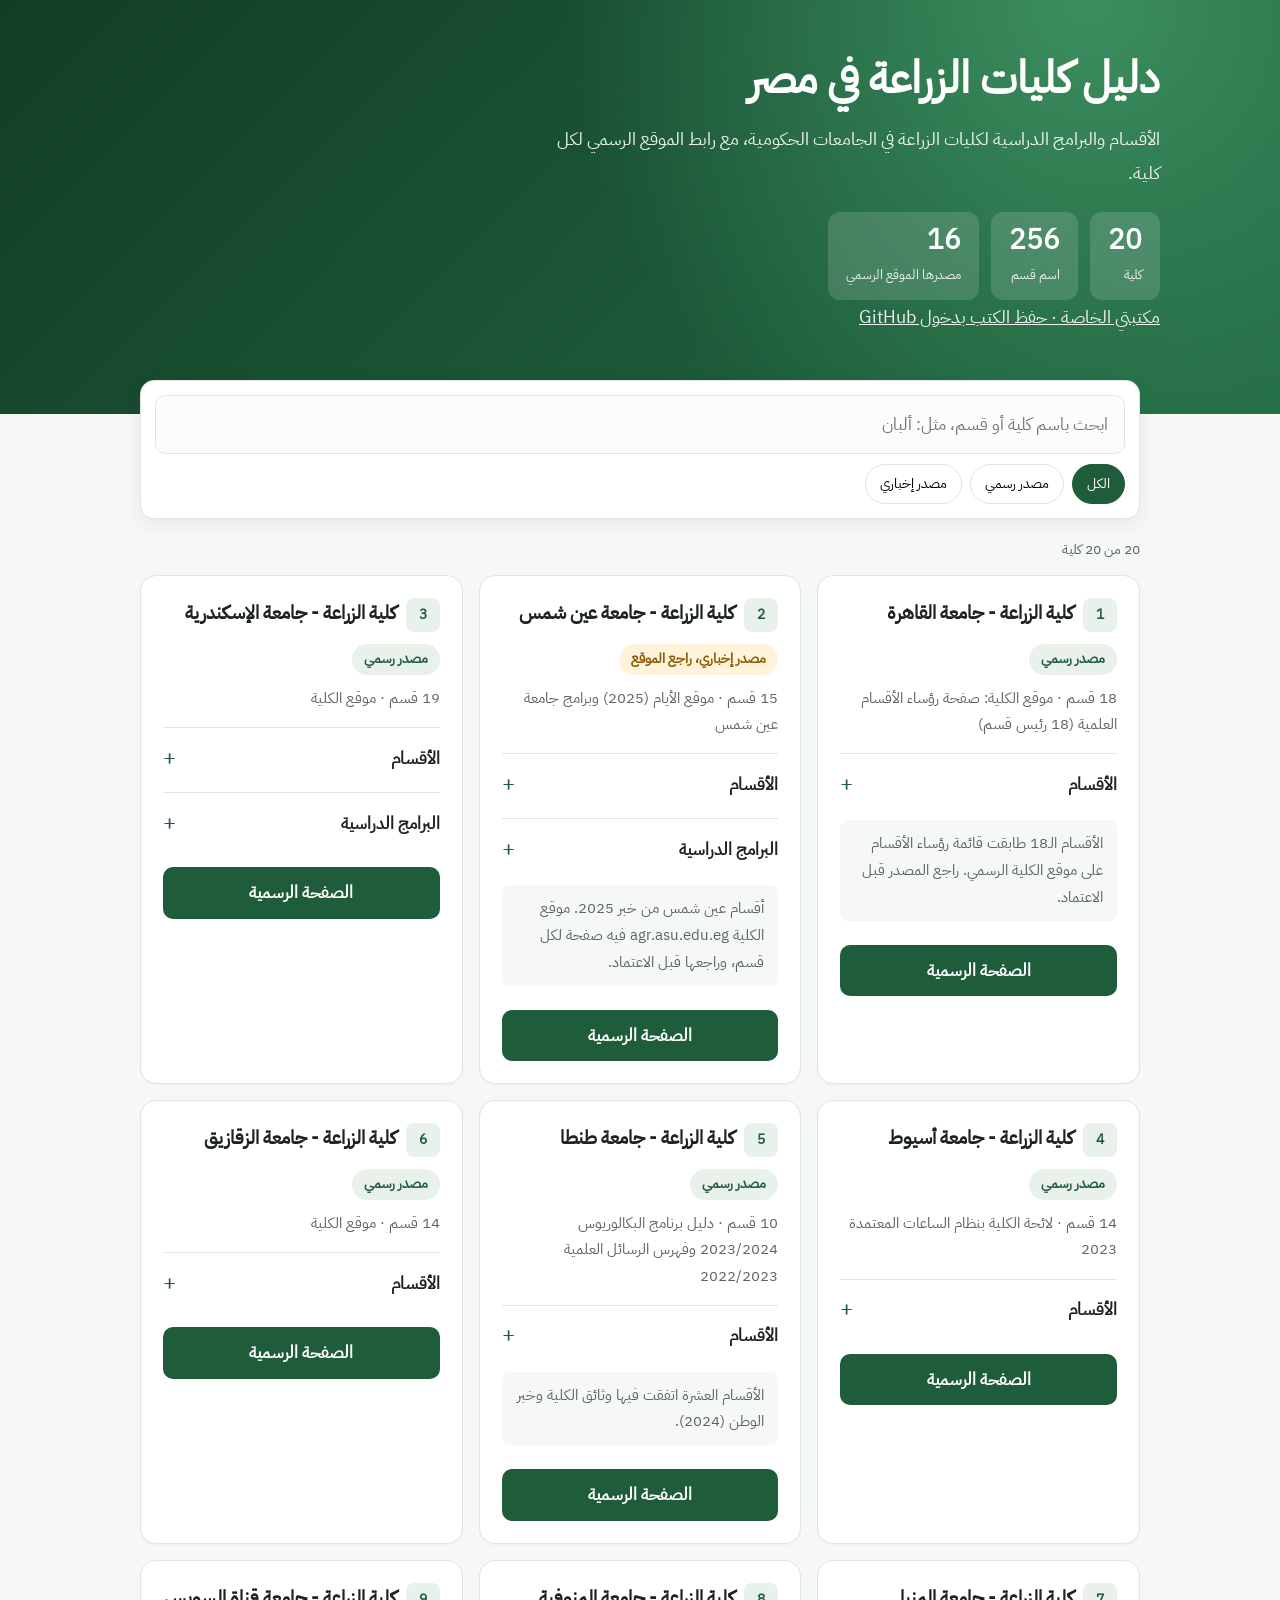
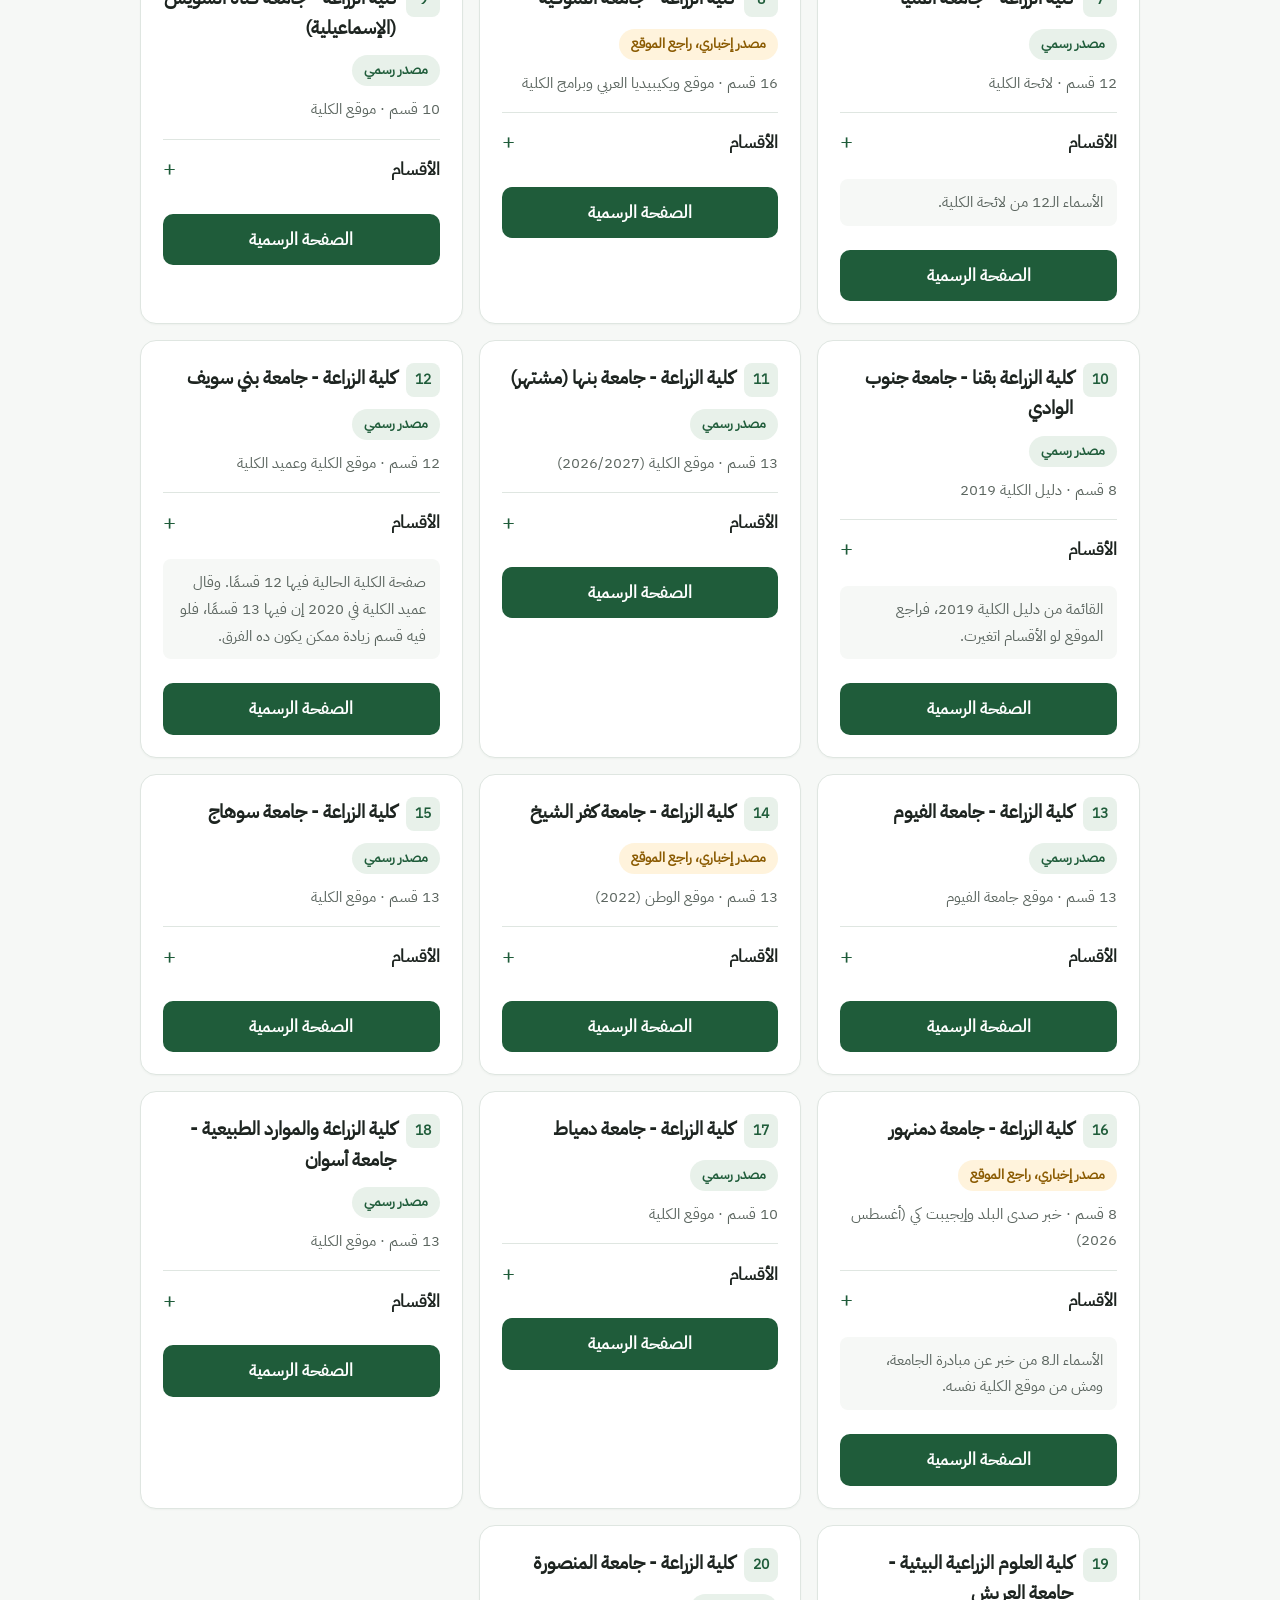
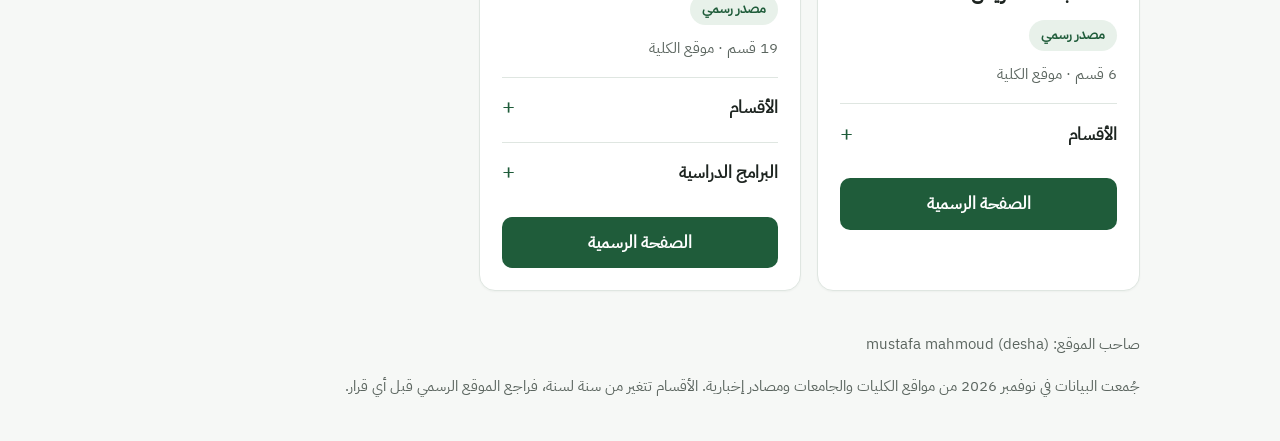
==== commit 5c0c6139: "Link private library from agriculture guide" ====
--- a/index.html
+++ b/index.html
@@ -37,11 +37,13 @@
 a.btn{margin-top:16px;display:inline-block;text-align:center;padding:10px 14px;border-radius:10px;background:var(--g);color:#fff;text-decoration:none;font-weight:600}
 .empty{padding:40px;text-align:center;color:var(--mut)}
 footer{color:var(--mut);font-size:14.5px;line-height:1.9;padding:0 0 40px}
+.blessing{position:fixed;bottom:18px;left:18px;z-index:20;max-width:calc(100vw - 36px);background:#fff;color:#1f5c3a;border:1px solid #bfd5c5;border-radius:14px;padding:12px 18px;box-shadow:0 6px 24px #123d2722;font-size:18px;pointer-events:none}.blessing[hidden]{display:none}
 </style></head><body>
 <header><div class="wrap">
 <h1>دليل كليات الزراعة في مصر</h1>
 <p>الأقسام والبرامج الدراسية لكليات الزراعة في الجامعات الحكومية، مع رابط الموقع الرسمي لكل كلية.</p>
 <div class="stats"><div class="stat"><b id="s1"></b><span>كلية</span></div><div class="stat"><b id="s2"></b><span>اسم قسم</span></div><div class="stat"><b id="s3"></b><span>مصدرها الموقع الرسمي</span></div></div>
+<p><a href="library.html" style="color:#fff;text-decoration:underline">مكتبتي الخاصة · حفظ الكتب بدخول GitHub</a></p>
 </div></header>
 <div class="wrap">
 <div class="tools"><input id="q" type="search" placeholder="ابحث باسم كلية أو قسم، مثل: ألبان" aria-label="بحث">
@@ -70,4 +72,8 @@
 document.getElementById('q').addEventListener('input',render);
 document.querySelectorAll('.chip').forEach(b=>b.addEventListener('click',()=>{filter=b.dataset.f;document.querySelectorAll('.chip').forEach(x=>x.setAttribute('aria-pressed',x===b));render()}));
 fetch('data.json', {cache:'no-store'}).then(r=>r.json()).then(d=>{F=d;stats();render()}).catch(()=>{document.getElementById('list').innerHTML='<div class="empty">تعذّر تحميل البيانات (data.json).</div>'});
-</script></body></html>
+</script><div id="blessing" class="blessing" role="status" aria-live="polite" hidden></div>
+<script>
+(()=>{const phrases=['صلّ على رسول الله','صلّ على النبي','صلّ على الحبيب المصطفى'];const box=document.getElementById('blessing');let i=0;function show(){if(document.hidden)return;box.textContent=phrases[i++%phrases.length];box.hidden=false;setTimeout(()=>{box.hidden=true},5000)}setInterval(show,60000);})();
+</script>
+</body></html>
